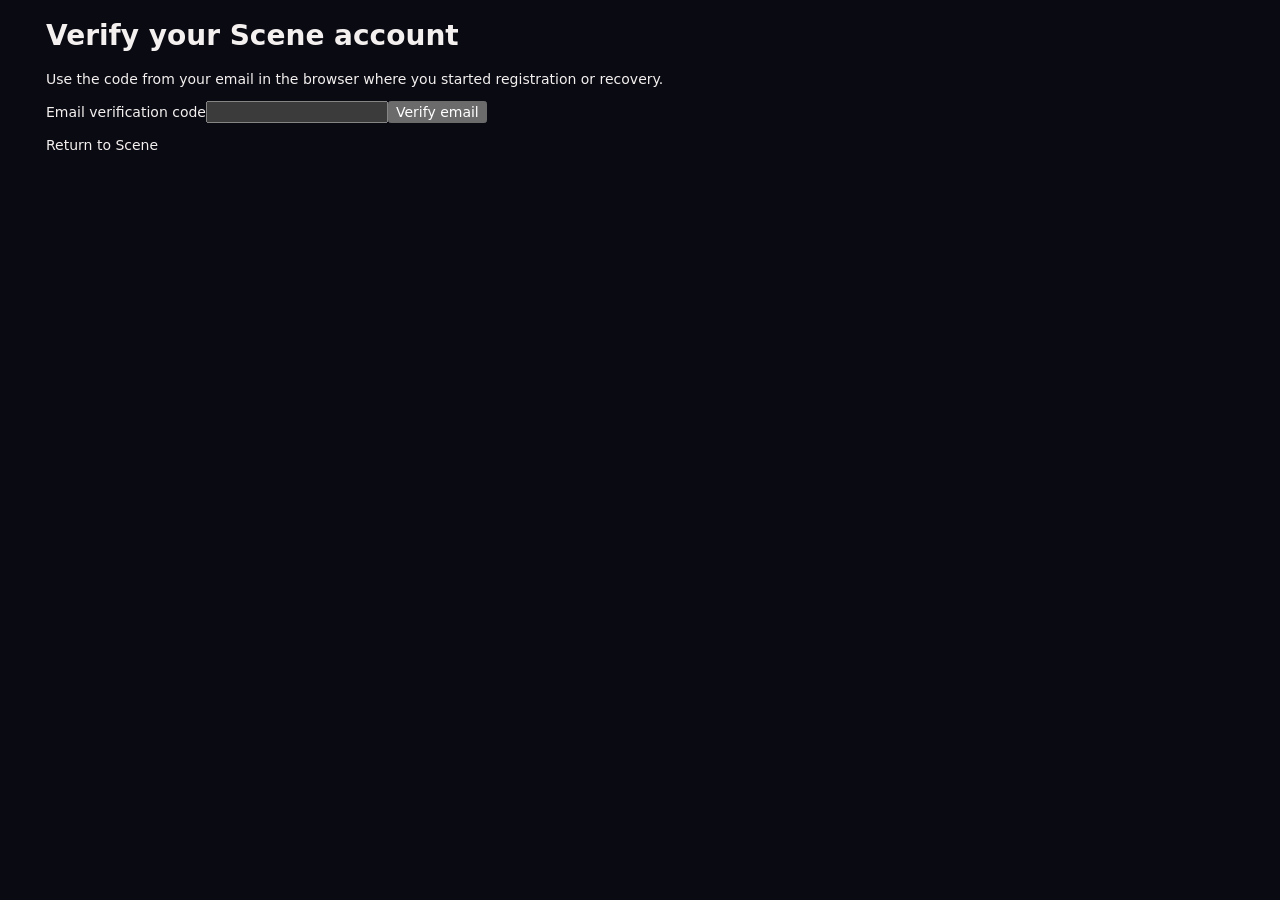
==== static/auth.html @ a06d3e20 "Implement managed auth, tenant backend services and verified test billing" ====
<!doctype html>
<html lang="en"><head><meta charset="utf-8"><meta name="viewport" content="width=device-width,initial-scale=1"><title>Verify your Scene account</title><link rel="stylesheet" href="/static/style.css"><script src="/static/auth.js" defer></script></head>
<body><main class="container"><h1>Verify your Scene account</h1><p>Use the code from your email in the browser where you started registration or recovery.</p><form id="recover-form" hidden><label for="recover-email">Account email</label><input id="recover-email" type="email" autocomplete="email" maxlength="200" required><button type="submit">Request recovery code</button></form><form id="verify-form"><label for="code">Email verification code</label><input id="code" autocomplete="one-time-code" required maxlength="128"><button type="submit">Verify email</button></form><form id="password-form" hidden><label for="password">New password (12 or more characters)</label><input id="password" type="password" autocomplete="new-password" minlength="12" maxlength="128" required><button type="submit">Change password</button></form><p id="status" role="status" aria-live="polite"></p><p><a href="/">Return to Scene</a></p></main></body></html>
---- static/style.css ----
:root{color-scheme:dark;--bg:#0a0a13;--panel:#141421;--panel2:#1b1a2a;--text:#f4f0ef;--muted:#9e9baa;--line:#ffffff18;--gold:#ebc893;--peach:#f1a8aa;--purple:#ac9af9;--teal:#75d7bc;--accent:#e6b982;--max:1420px}*{box-sizing:border-box}html{scroll-behavior:smooth}body{margin:0;background:var(--bg);color:var(--text);font-family:Inter,ui-sans-serif,system-ui,-apple-system,Segoe UI,Arial,sans-serif;font-size:14px;-webkit-font-smoothing:antialiased}button,input,select,textarea{font:inherit}button{cursor:pointer}button:disabled{opacity:.5;cursor:not-allowed}button:focus-visible,a:focus-visible,input:focus-visible,select:focus-visible,textarea:focus-visible{outline:2px solid #eecf98;outline-offset:3px}a{color:inherit;text-decoration:none}.hidden{display:none!important}.ambient{position:fixed;inset:0;pointer-events:none;background:radial-gradient(ellipse 50% 60% at 87% -12%,#8b5eac28,transparent),radial-gradient(ellipse 50% 60% at -18% 100%,#ab697b1a,transparent);z-index:-1}.container{width:min(var(--max),calc(100% - 92px));margin:auto}.wordmark{font-size:22px;letter-spacing:.22em;font-weight:850;display:inline-flex;align-items:center;gap:9px;white-space:nowrap}.brand-mark{width:35px;height:35px;display:grid;place-items:center;background:linear-gradient(155deg,#fad7aa,#d79bb5 55%,#9c8cf9);color:#221620;font-weight:950;font-size:20px;border-radius:11px;letter-spacing:0;box-shadow:0 10px 28px #e3a1ae30}.dotcap{color:var(--gold);margin-left:-9px}.btn{display:inline-flex;align-items:center;justify-content:center;gap:20px;min-height:42px;padding:11px 16px;border-radius:12px;border:1px solid transparent;font-weight:750;transition:transform .22s,background .22s,box-shadow .22s;font-size:12px}.btn:hover{transform:translateY(-2px)}.btn-primary{background:linear-gradient(115deg,#f2d29d,#efa9b2);color:#231c21;box-shadow:0 8px 25px #ed9f9530}.btn-glass,.btn-ghost{border-color:#ffffff29;background:#ffffff0a;color:#eee8f0}.btn-glass:hover,.btn-ghost:hover{background:#ffffff16}.btn-big{padding:16px 22px;min-height:54px;font-size:13px}.btn-block{width:100%}.landing{min-height:100vh;position:relative;display:flex;flex-direction:column}.landing-nav{height:98px;display:flex;align-items:center;justify-content:space-between;border-bottom:1px solid var(--line);gap:12px}.nav-middle{margin:auto}.nav-status,.micro,.eyebrow{font-size:10px;letter-spacing:.19em;font-weight:850;color:#d1bdaf}.nav-status{display:flex;align-items:center;gap:9px;color:#c1b6ba}.signal{display:inline-block;width:7px;height:7px;background:var(--teal);border-radius:50%;box-shadow:0 0 13px var(--teal)}.nav-cta{display:flex;gap:9px}.land-hero{display:grid;grid-template-columns:1.06fr 1fr;min-height:610px;align-items:center;gap:45px;padding-top:50px;padding-bottom:30px}.land-copy{position:relative;z-index:1}.thin-line{height:1px;width:27px;background:var(--gold);display:inline-block;vertical-align:middle;margin-right:9px}.land-copy h1{font-size:clamp(58px,6.55vw,111px);letter-spacing:-.088em;line-height:.99;margin:28px 0 20px;font-weight:760}.land-copy h1 em,.guest-narrative h2 em{font-style:normal;background:linear-gradient(120deg,#f9d9a2,#e9a6ba 52%,#b59df6);background-clip:text;-webkit-background-clip:text;color:transparent}.land-copy h1>span{color:#d0c9d2}.hero-desc{max-width:560px;font-size:15px;line-height:1.88;color:#b2aab9;margin:0 0 28px}.hero-cta{display:flex;gap:12px;flex-wrap:wrap}.hero-foot{display:flex;align-items:center;gap:10px;margin-top:47px}.mini-avatar{height:35px;width:35px;display:grid;place-items:center;border:1px solid #d0c2a844;background:#f2ba9230;border-radius:50%;color:#f2cca4}.hero-foot b{display:block;font-size:9px;letter-spacing:.15em}.hero-foot small{display:block;font-size:11px;color:var(--muted);margin-top:5px}.land-art{position:relative;min-height:545px;display:grid;place-items:center}.art-halo{position:absolute;width:85%;height:70%;border-radius:50%;background:radial-gradient(ellipse at center,#c98c9f2c,#b18ada13 50%,transparent 71%);filter:blur(24px)}.scan-frame{position:relative;height:430px;width:min(400px,90%);border:1px solid #ffffff2a;border-radius:39px;background:linear-gradient(145deg,#272234,#0e1020 70%);box-shadow:0 50px 130px #0009,inset 0 1px 0 #ffffff23;display:grid;place-items:center;transform:rotate(-8deg);overflow:hidden}.scan-frame:before{content:"";position:absolute;inset:15px;border:1px solid #ffffff17;border-radius:25px}.scan-corners{position:absolute;inset:65px;border:1px dashed #e6bda366;border-radius:30px}.floating-orb{position:relative;width:214px;aspect-ratio:1;display:grid;place-items:center;border-radius:50%;background:radial-gradient(circle at 30% 23%,#ffd2a6c7,transparent 35%),radial-gradient(circle at 67% 60%,#ad80e1ba,transparent 46%),radial-gradient(circle at 40% 90%,#131b3c,transparent),#48384f;box-shadow:inset -15px -14px 34px #10111e,0 0 100px #dd9cb66b;animation:floatOrb 7s ease-in-out infinite}.floating-orb:after{content:"";position:absolute;width:265px;height:90px;border:1px solid #fff6;border-radius:50%;transform:rotate(-28deg)}.floating-orb span{font-size:105px;font-weight:800;color:#ffffffde;text-shadow:0 8px 35px #ffe8e066}.scan-lines{position:absolute;inset:0;background:repeating-linear-gradient(0deg,#ffffff05 0 1px,transparent 1px 40px);pointer-events:none}.scan-verified{position:absolute;bottom:47px;border:1px solid #ffffff24;border-radius:40px;background:#0c0d18c9;backdrop-filter:blur(12px);padding:11px 17px;font-size:9px;letter-spacing:.17em;font-weight:850;display:flex;align-items:center;gap:9px;transform:rotate(8deg)}.floating-tag{position:absolute;border:1px solid #ffffff38;padding:13px 17px;background:#212130cc;backdrop-filter:blur(10px);font-size:9px;font-weight:800;letter-spacing:.16em;box-shadow:0 15px 40px #0006;border-radius:13px;white-space:nowrap}.tag-a{top:90px;right:-11px;transform:rotate(5deg)}.tag-b{bottom:110px;left:-11px;transform:rotate(-3deg)}.landing-bottom{display:grid;grid-template-columns:repeat(3,1fr);gap:16px;padding:22px 0 40px;border-top:1px solid var(--line)}.feature-mini{display:flex;gap:14px;align-items:center}.feature-icon{display:grid;place-items:center;width:44px;height:44px;border:1px solid var(--line);border-radius:15px;background:#ffffff0b;color:var(--gold);font-size:20px}.feature-mini b,.feature-mini span:not(.feature-icon){display:block}.feature-mini b{font-size:12px}.feature-mini span:not(.feature-icon){font-size:11px;color:var(--muted);margin-top:5px}.landing-footer{display:flex;justify-content:space-between;gap:20px;color:#777382;font-size:9px;letter-spacing:.14em;padding-bottom:26px}@keyframes floatOrb{50%{transform:translateY(-15px) rotate(4deg)}}
/* intro */.intro{position:fixed;z-index:200;inset:0;background:#080910;display:grid;place-items:center;transition:opacity .8s,visibility .8s}.intro.closed{opacity:0;visibility:hidden;pointer-events:none}.intro:before{content:"";position:absolute;inset:0;background:radial-gradient(ellipse 40% 45% at center,#b778a52e,transparent)}.intro-center{text-align:center;position:relative}.intro-icon{font-weight:900;position:relative;color:#fde0bf;font-size:66px;display:grid;place-items:center;margin:auto;width:138px;height:138px;border-radius:50%;background:radial-gradient(circle at 35% 25%,#ab8cbb99,#2d273f 55%,#0c1020);box-shadow:0 0 90px #c8a1b25c;animation:floatOrb 4s infinite}.orbit{position:absolute;border:1px solid #edc1af88;border-radius:50%;width:176px;height:70px;transform:rotate(-25deg);animation:spinOrbit 6s linear infinite}@keyframes spinOrbit{50%{transform:rotate(24deg)}}.intro-word{font-size:38px;letter-spacing:.42em;font-weight:900;margin:34px 0 9px}.intro-word .dotcap{margin-left:-14px}.intro-center p{font-size:10px;color:#ada3b9;letter-spacing:.24em}.intro-skip{position:absolute;right:30px;bottom:30px;background:transparent;color:#c8b9b6;border:1px solid #ffffff31;border-radius:9px;padding:11px 16px}
/* dashboard */.app-shell{display:grid;grid-template-columns:244px minmax(0,1fr);min-height:100vh}.sidebar{position:sticky;top:0;height:100vh;background:#10101b;border-right:1px solid var(--line);padding:28px 17px 19px;display:flex;flex-direction:column;gap:20px}.sidebar-head{padding:0 8px;margin-bottom:24px;display:flex;justify-content:space-between}.sidebar-head .wordmark{font-size:19px}.sidebar-head .brand-mark{height:34px;width:34px}.nav-label{padding:0 14px;color:#777687;letter-spacing:.16em;font-size:9px;font-weight:800}.main-nav{display:grid;gap:6px}.nav-button{display:flex;gap:12px;align-items:center;width:100%;padding:13px 15px;color:#9996a8;border:1px solid transparent;border-radius:12px;background:transparent;font-size:12px;font-weight:680;text-align:left}.nav-button>span{font-size:20px;min-width:20px;text-align:center;font-weight:400}.nav-button.active{background:#ffffff0d;border-color:#ffffff13;color:white}.nav-button:hover{background:#ffffff0a}.nav-bubble{font-style:normal;margin-left:auto;background:#edbea5;color:#281b21;border-radius:20px;padding:2px 6px;font-size:10px}.sidebar-spacer{flex:1}.sidebar-guide{border:1px solid #ffffff20;border-radius:16px;padding:18px;background:linear-gradient(145deg,#25202a,#151724)}.sidebar-guide-icon{font-size:20px;color:var(--gold)}.sidebar-guide b{display:block;font-size:13px;margin-top:11px}.sidebar-guide p{color:#a9a0aa;line-height:1.65;font-size:11px;margin:8px 0}.text-button{border:0;padding:8px 0;background:none;color:var(--gold);font-size:11px;font-weight:800}.logout{width:100%;padding:12px;text-align:left;background:transparent;border:0;color:#a8a1b3;font-size:11px}.workspace{min-width:0}.workspace-header{position:sticky;top:0;z-index:10;display:flex;justify-content:space-between;align-items:center;gap:15px;min-height:80px;padding:10px 34px;border-bottom:1px solid var(--line);background:#0d0e19eb;backdrop-filter:blur(16px)}.workspace-head-left,.header-right{display:flex;align-items:center;gap:13px}.breadcrumb{font-size:10px;font-weight:800;letter-spacing:.12em;color:#818091}.breadcrumb span{padding:0 9px;color:#595663}.breadcrumb strong{color:#ece1e2}.live-pill{font-size:9px;color:#bad4c5;letter-spacing:.13em;display:flex;align-items:center;gap:8px}.business-switcher{max-width:225px;padding:10px 32px 10px 12px;border:1px solid var(--line);color:#dedbe1;background:#1d1b29;border-radius:10px;font-weight:750;font-size:11px}.account-icon{width:35px;height:35px;border:1px solid #d2b99c55;background:#e9b58c24;display:grid;place-items:center;border-radius:50%;color:var(--gold);font-weight:850}.workspace-main{max-width:1470px;padding:30px 34px 65px;margin:0 auto;min-height:calc(100vh - 130px)}.workspace-footer{border-top:1px solid var(--line);padding:17px 35px;display:flex;justify-content:space-between;gap:20px;color:#737181;font-size:9px;letter-spacing:.12em}.screen-label{font-size:10px;color:#cebbac;letter-spacing:.2em;font-weight:850}.heading-row{display:flex;align-items:center;justify-content:space-between;gap:16px;margin:8px 0 24px}.heading-row h1{font-size:clamp(29px,3vw,42px);letter-spacing:-.06em;margin:7px 0}.heading-row p{color:var(--muted);font-size:12px;margin:0}.hero-panel{display:grid;grid-template-columns:1.2fr .7fr;position:relative;overflow:hidden;border-radius:22px;border:1px solid #ffffff2a;background:radial-gradient(ellipse 40% 80% at 100% 40%,#966b9b4f,transparent),linear-gradient(125deg,#292230,#141522);min-height:280px;padding:31px 33px;box-shadow:0 20px 60px #0003}.hero-panel h2{font-size:clamp(29px,3.3vw,47px);letter-spacing:-.065em;line-height:1.1;margin:10px 0}.hero-panel h2 em{font-style:normal;color:var(--gold)}.hero-panel p{max-width:460px;font-size:12px;color:#b5acb8;line-height:1.85}.hero-panel .btn{margin-top:12px}.hero-illustration{position:relative;display:grid;place-items:center}.floor-map{position:relative;transform:rotate(-28deg) skew(12deg,12deg);width:270px;height:190px;border:8px solid #c3a992;border-top-color:#705b6b;border-right-color:#705b6b;background:repeating-linear-gradient(90deg,#6b4c4c 0px,#6b4c4c 35px,#715354 36px,#715354 38px);box-shadow:22px 24px 0 #2a2230,25px 39px 55px #000b;border-radius:8px}.map-table{position:absolute;width:57px;height:44px;background:#e8c3a0;box-shadow:5px 6px 0 #4d393d;border-radius:8px;transform:rotate(10deg);display:grid;place-items:center;color:#462a3b;font-weight:900;font-size:13px}.map-table.t1{top:26px;left:33px}.map-table.t2{top:24px;right:24px}.map-table.t3{bottom:26px;left:102px}.map-table:before{content:"";position:absolute;width:7px;height:7px;background:#ed81ad;border-radius:50%;left:-13px;top:7px;box-shadow:0 27px #eac98f,74px 17px #a4cae1}.stats-grid{display:grid;grid-template-columns:repeat(4,minmax(0,1fr));gap:13px;margin:17px 0}.stat-card,.panel{background:linear-gradient(155deg,#ffffff0c,#ffffff04);border:1px solid var(--line);border-radius:18px}.stat-card{padding:18px;min-width:0}.stat-card span{display:block;font-size:11px;color:var(--muted)}.stat-card b{display:block;font-size:31px;letter-spacing:-.055em;margin-top:8px}.stat-card small{font-size:10px;color:#8a8a98}.two-cols{display:grid;grid-template-columns:1.15fr .85fr;gap:16px}.panel{padding:22px;min-width:0}.panel-title{display:flex;align-items:center;justify-content:space-between;gap:12px;margin-bottom:18px}.panel-title h3{font-size:15px;margin:0}.panel-title .hint{font-size:10px;color:var(--muted)}.activity-row{display:flex;align-items:center;gap:12px;padding:13px 0;border-top:1px solid var(--line)}.activity-row:first-child{border-top:0}.activity-icon{width:39px;height:39px;border-radius:11px;background:#ead0a11b;color:var(--gold);display:grid;place-items:center;font-size:18px;flex-shrink:0}.activity-info{min-width:0;flex:1}.activity-info b{display:block;font-size:12px}.activity-info span{display:block;color:var(--muted);font-size:10px;margin-top:5px;overflow-wrap:anywhere}.status{font-size:9px;font-weight:850;padding:6px 9px;border-radius:9px;white-space:nowrap}.status.open{background:#e5ad821d;color:#f2c58f}.status.in_progress{background:#ac99f721;color:#c2b5ff}.status.completed{background:#6bd4ab1f;color:#86e0b5}.sample-note,.empty-state{color:#a7a1af;background:#ffffff07;border:1px dashed #ffffff24;border-radius:12px;padding:17px;font-size:11px;line-height:1.7}.quick-buttons{display:grid;grid-template-columns:1fr 1fr;gap:10px}.quick-buttons button{height:98px;background:#ffffff07;border:1px solid #ffffff19;border-radius:13px;color:white;text-align:left;padding:17px;font-size:12px;font-weight:750}.quick-buttons button span{display:block;color:#eac59a;font-size:22px;margin-bottom:8px}.section-gap{margin-top:20px}.tag{font-size:10px;border:1px solid #ffffff24;padding:6px 9px;color:#c4bbc9;border-radius:50px}.filter-row,.actions-row{display:flex;align-items:center;gap:9px;flex-wrap:wrap;margin-bottom:18px}.chip{border:1px solid var(--line);background:#ffffff07;color:#bbb7c2;border-radius:9px;padding:9px 13px;font-size:11px}.chip.active{background:#eed6bc;color:#29212b;border-color:transparent;font-weight:750}.request-list{display:grid;gap:9px}.request-card{display:flex;gap:14px;align-items:center;background:#ffffff06;border:1px solid var(--line);border-radius:13px;padding:16px;min-width:0}.request-card .request-body{flex:1;min-width:0}.request-card b{font-size:13px}.request-card p{font-size:11px;color:#bbb1bd;line-height:1.6;margin:5px 0;overflow-wrap:anywhere}.request-card small{font-size:10px;color:#8d8a98}.request-card select{border:1px solid #ffffff29;border-radius:9px;padding:10px;color:white;background:#292332;max-width:154px;font-size:11px}.fields-grid{display:grid;grid-template-columns:1fr 1fr;gap:12px}.form-field{display:grid;gap:8px;min-width:0}.form-field label{font-size:10px;color:#d0c5d0;font-weight:850;letter-spacing:.12em}.field{background:#0e0f19;border:1px solid #ffffff25;color:#f6f1f7;border-radius:11px;min-width:0;width:100%;padding:12px 13px;font-size:12px}.field:focus{border-color:#e7b99f}.form-field.wide{grid-column:1/-1}.form-helper{font-size:10px;color:#a3a0ac;line-height:1.7}.divider{border:0;border-top:1px solid var(--line);margin:22px 0}.catalog-row,.station-row{display:flex;align-items:center;gap:12px;padding:13px 0;border-top:1px solid var(--line)}.catalog-row:first-child,.station-row:first-child{border:0}.catalog-emoji{background:#eabcaa18;border-radius:11px;width:44px;height:44px;display:grid;place-items:center;font-size:19px}.row-main{flex:1;min-width:0}.row-main b{font-size:12px;display:block}.row-main small{display:block;color:var(--muted);font-size:10px;line-height:1.7;overflow-wrap:anywhere}.price{color:#efd3ab;font-weight:800;font-size:12px}.smallbtn{padding:9px 12px;font-size:10px;background:#ffffff0a;color:#eee8f1;border:1px solid var(--line);border-radius:9px}.smallbtn:hover{background:#ffffff1a}.qr-grid{display:grid;grid-template-columns:repeat(3,minmax(0,1fr));gap:14px}.qr-card{text-align:center;border:1px solid var(--line);border-radius:17px;background:#ffffff08;padding:20px}.qr-card .qr-image{width:150px;height:150px;max-width:100%;object-fit:contain;border:6px solid white;border-radius:12px;background:white}.qr-card h4{margin:15px 0 6px;font-size:14px}.qr-card p{font-size:10px;color:var(--muted);overflow-wrap:anywhere}.qr-actions{display:flex;justify-content:center;gap:6px;flex-wrap:wrap;margin-top:10px}.analytics-grid{display:grid;grid-template-columns:repeat(3,1fr);gap:13px}.metric-big{font-size:39px;font-weight:800;letter-spacing:-.06em}.progressbar{height:9px;background:#ffffff13;border-radius:20px;overflow:hidden;margin:12px 0}.progressbar>span{display:block;height:100%;background:linear-gradient(90deg,#dca48c,#c1a3ff);border-radius:20px}.industry-pill{background:#ffffff13;border:1px solid var(--line);font-size:9px;font-weight:800;letter-spacing:.12em;padding:9px 13px;border-radius:20px}.logout:hover,.text-button:hover{text-decoration:underline}.icon-btn{display:none;background:transparent;border:1px solid var(--line);color:white;padding:8px;border-radius:8px}.danger-btn{border-color:#db808050;color:#ffbdc2}.warn-note{padding:11px 13px;border-radius:10px;background:#e4bf7d11;color:#d8c2a3;border:1px solid #ebcb9240;font-size:11px;line-height:1.65}
/* mobile customer experience */.guest-shell{min-height:100vh;background:radial-gradient(ellipse 60% 42% at 82% 27%,#a37eac2a,transparent),#0b0b13}.guest-topbar{height:84px;border-bottom:1px solid var(--line);display:flex;align-items:center;justify-content:space-between;padding:0 max(27px,6vw);gap:16px}.guest-topbar>span{color:#918d9b;letter-spacing:.13em;font-size:10px}.guest-topbar>span b{color:#eddbdb}.guest-shell-inner{max-width:1150px;margin:0 auto;display:grid;grid-template-columns:1fr 420px;align-items:center;gap:80px;min-height:calc(100vh - 84px);padding:42px 25px}.guest-narrative h2{font-size:clamp(45px,5vw,74px);letter-spacing:-.075em;line-height:1.06;margin:20px 0}.guest-narrative p{line-height:1.8;max-width:475px;color:#aea7b6}.guest-step{border-top:1px solid #ffffff20;padding:16px 0;font-size:12px;color:#d8d1d9}.guest-step span{display:inline-block;width:45px;color:var(--gold);font-size:10px;font-weight:800}.guest-staff-btn{margin:21px 0}.guest-disclaimer{font-size:10px;max-width:450px;color:#8a8697;line-height:1.75}.phone-frame{width:100%;max-width:420px;padding:10px;border:1px solid #ffffff44;border-radius:51px;background:#1a1720;box-shadow:0 48px 140px #000a,0 0 115px #ba85af23}.phone-edge{border-radius:42px;overflow:hidden;background:#f4eee8;color:#2a2023;min-height:690px}.phone-top{height:44px;background:#241b25;color:#fff;display:flex;align-items:center;justify-content:space-between;padding:4px 28px;font-size:11px;font-weight:800}.camera-pill{width:100px;height:24px;border-radius:30px;background:#08090e}.phone-content{height:616px;overflow-y:auto;scrollbar-width:thin}.phone-home{width:105px;height:5px;border-radius:99px;background:#e4d6d0;margin:9px auto 12px}.guest-cover{position:relative;min-height:230px;padding:27px 24px;background:radial-gradient(circle at 75% 24%,color-mix(in srgb,var(--guest-accent,#d9a86e) 53%,transparent),transparent 57%),linear-gradient(135deg,#33232b,#201c26);color:#fff;overflow:hidden}.guest-cover:after{content:"✦";font-size:190px;color:#ffffff18;position:absolute;right:-9px;bottom:-90px;transform:rotate(20deg)}.guest-cover .guest-prehead{font-size:9px;font-weight:850;letter-spacing:.15em;opacity:.8}.guest-cover h2{font-size:37px;max-width:250px;letter-spacing:-.055em;line-height:1.05;margin:14px 0}.guest-cover p{font-size:11px;color:#f7ecf0c9;line-height:1.7;max-width:230px}.guest-spot{background:#ffffff28;width:max-content;border-radius:10px;font-size:10px;font-weight:850;padding:9px 12px;position:relative;z-index:1}.guest-pad{padding:19px 18px 28px}.guest-actions{display:grid;grid-template-columns:repeat(3,1fr);gap:9px;margin:2px 0 23px}.guest-action{padding:13px 6px;border:1px solid #e6dcd4;border-radius:12px;background:white;color:#372c30;min-height:85px;font-size:10px;line-height:1.2;font-weight:800;display:grid;place-items:center;text-align:center}.guest-action span{display:block;font-size:24px;margin-bottom:8px}.guest-h{font-size:19px;letter-spacing:-.045em;color:#2b2326;margin:12px 0 4px}.guest-sub{font-size:10px;color:#837778;margin:0 0 16px}.guest-product{display:flex;align-items:center;gap:11px;border-bottom:1px solid #e6ddd8;padding:13px 0}.guest-product-emoji{width:49px;height:51px;display:grid;place-items:center;background:#eaddd4;border-radius:12px;font-size:24px}.guest-product-info{flex:1;min-width:0}.guest-product-info b{display:block;font-size:12px}.guest-product-info p{font-size:10px;color:#87787b;line-height:1.45;margin:5px 0}.guest-product-info small{color:#8b6762;font-weight:850}.guest-product button{border:0;background:#28212c;color:#fff;border-radius:9px;padding:10px 12px;font-size:14px}.guest-cart{margin-top:16px;padding:14px;border:1px solid #e2d7d2;border-radius:13px;background:#fff}.guest-cart h4{font-size:12px;margin:0 0 10px}.guest-cart p{font-size:11px;color:#71676a;margin:7px 0}.guest-cart-actions{display:flex;gap:8px;align-items:center;justify-content:space-between}.guest-cart-actions button{padding:10px 12px;background:#29202b;color:#fff;border-radius:10px;border:0;font-size:10px;font-weight:800}.guest-cart-actions button.alt{background:#e9e2de;color:#483b42}.guest-feedback{margin-top:12px;border-radius:10px;background:#eaf5ed;padding:12px;color:#3e7659;font-size:11px;line-height:1.6}.loading-phone{padding:40px 15px;text-align:center;color:#796873}.toast-stack{position:fixed;right:19px;bottom:19px;z-index:500;display:grid;gap:10px;pointer-events:none}.toast{background:#262130;color:white;padding:14px 20px;box-shadow:0 15px 45px #0008;border:1px solid #ffffff38;border-radius:11px;font-size:12px;max-width:350px;animation:toastUp .3s ease}@keyframes toastUp{from{opacity:0;transform:translateY(8px)}}
/* auth */.modal-backdrop{position:fixed;z-index:120;inset:0;background:#07070bdc;backdrop-filter:blur(12px);display:grid;place-items:center;padding:18px;overflow:auto}.auth-card{position:relative;width:min(100%,445px);max-height:calc(100vh - 28px);overflow-y:auto;border:1px solid #ffffff30;background:linear-gradient(155deg,#22202e,#11121e);border-radius:26px;padding:31px;box-shadow:0 30px 125px #0009}.modal-x{position:absolute;top:22px;right:21px;border:0;background:transparent;color:#c5bdc7}.auth-logo{display:flex;align-items:center;gap:12px;font-weight:900;letter-spacing:.18em;font-size:19px}.auth-logo .dotcap{margin-left:-4px}.auth-card .eyebrow{margin-top:27px}.auth-card h2{font-size:33px;letter-spacing:-.06em;margin:10px 0}.auth-description{color:#b8adbd;line-height:1.7;font-size:12px;margin:0 0 23px}.auth-card form{display:grid;gap:12px}.auth-card form label{display:grid;gap:8px;font-size:10px;letter-spacing:.11em;font-weight:800;color:#bcb4c3}.auth-card form input,.auth-card form select{background:#10111d;border:1px solid #ffffff26;border-radius:10px;padding:13px 14px;color:#f4f1f2;outline:none;font-size:12px;letter-spacing:0;font-weight:500}.auth-card form input:focus{border-color:#f0d1b3}.auth-card form select{width:100%}#signupExtras{display:grid;gap:12px}.auth-error{background:#b54d5438;border:1px solid #f1969e;color:#ffadb2;padding:10px;border-radius:10px;font-size:11px;line-height:1.6}.switch-auth{border:0;background:transparent;width:100%;padding:19px 0 5px;font-size:11px;color:var(--gold);font-weight:750}.demo-auth{margin-top:13px;border-top:1px solid var(--line);padding-top:18px}.demo-auth>span{display:block;text-align:center;color:#aaa0ad;font-size:9px;letter-spacing:.14em;font-weight:800;margin-bottom:12px}.demo-auth small{display:block;text-align:center;color:#908996;font-size:10px;line-height:1.6;margin-top:10px}
@media(max-width:1150px){.nav-middle{display:none}.land-copy h1{font-size:clamp(53px,6vw,78px)}.app-shell{grid-template-columns:210px 1fr}.sidebar{padding-inline:12px}.qr-grid{grid-template-columns:repeat(2,1fr)}.guest-shell-inner{gap:30px}}@media(max-width:850px){.container{width:min(100% - 36px,var(--max))}.landing-nav{height:80px}.nav-cta .btn-ghost{display:none}.nav-cta .btn-primary{padding:10px;font-size:10px}.land-hero{grid-template-columns:1fr;min-height:unset;padding-top:60px;gap:10px}.land-copy h1{font-size:clamp(60px,9vw,94px)}.land-art{min-height:430px}.scan-frame{height:340px;width:305px}.floating-orb{width:170px}.floating-orb span{font-size:75px}.floating-orb:after{width:210px}.tag-a{right:0}.tag-b{left:0}.landing-bottom{grid-template-columns:1fr}.landing-footer{flex-wrap:wrap;gap:8px}.app-shell{grid-template-columns:1fr}.sidebar{position:fixed;z-index:40;top:0;left:0;height:100dvh;width:265px;transform:translateX(-105%);transition:transform .25s}.sidebar.visible{transform:translateX(0)}.sidebar-curtain{position:fixed;inset:0;background:#000a;z-index:35}.icon-btn{display:grid;place-items:center}.workspace-header{padding:10px 18px;min-height:70px}.workspace-main{padding:25px 18px 45px}.workspace-footer{padding:16px 18px}.guest-shell-inner{grid-template-columns:1fr;justify-items:center;gap:28px}.guest-narrative{max-width:650px}.guest-shell-inner .phone-frame{max-width:390px}}@media(max-width:600px){.wordmark{font-size:17px}.wordmark .brand-mark{width:32px;height:32px}.landing-nav{height:72px}.land-hero{padding-top:43px}.land-copy h1{font-size:clamp(50px,11.5vw,75px)}.hero-desc{font-size:13px}.hero-cta .btn{width:100%}.land-art{min-height:360px}.scan-frame{width:255px;height:292px;border-radius:24px}.scan-corners{inset:40px}.floating-orb{width:138px}.floating-orb span{font-size:62px}.floating-orb:after{width:184px}.scan-verified{bottom:35px;font-size:8px}.floating-tag{font-size:7px;padding:10px}.tag-a{right:-8px;top:55px}.tag-b{left:-8px;bottom:50px}.landing-bottom{padding:24px 0}.workspace-head-left .breadcrumb{display:none}.live-pill{display:none}.header-right{gap:8px}.business-switcher{max-width:170px;font-size:10px}.account-icon{display:none}.heading-row{align-items:start;flex-direction:column}.heading-row h1{font-size:32px}.hero-panel{grid-template-columns:1fr;padding:25px;gap:20px}.hero-panel h2{font-size:34px}.hero-illustration{min-height:180px}.floor-map{transform:rotate(-28deg) skew(12deg,12deg) scale(.77)}.stats-grid{grid-template-columns:1fr 1fr}.stat-card{padding:14px}.stat-card b{font-size:26px}.two-cols,.fields-grid{grid-template-columns:1fr}.qr-grid,.analytics-grid{grid-template-columns:1fr}.request-card{flex-wrap:wrap}.request-card select{margin-left:auto}.guest-topbar{padding:0 14px;height:68px}.guest-topbar>span{display:none}.guest-shell-inner{padding:18px 10px 35px}.guest-narrative{padding:0 12px}.guest-narrative h2{font-size:43px}.guest-narrative p,.guest-step{display:none}.guest-staff-btn{margin:11px 0}.phone-frame{max-width:385px}.auth-card{padding:25px 20px}.workspace-footer{font-size:8px}}
@media(prefers-reduced-motion:reduce){*{animation:none!important;transition:none!important;scroll-behavior:auto!important}}
@media(prefers-reduced-motion:reduce){*,*:before,*:after{animation:none!important;transition:none!important;scroll-behavior:auto!important}}
@keyframes floatScene{0%,100%{transform:rotateX(23deg) rotateZ(-13deg) translateY(0)}50%{transform:rotateX(23deg) rotateZ(-13deg) translateY(-16px)}}@keyframes floatUi{0%,100%{translate:0 0}50%{translate:0 -12px}}@keyframes pulse{50%{box-shadow:0 0 0 11px #a6cd9300}}@keyframes fade{from{opacity:0}to{opacity:1}}@keyframes rise{from{opacity:0;transform:translateY(10px)}to{opacity:1;transform:translateY(0)}}

/* Actual QR visits should be full-screen, not squeezed inside desktop demo chrome. */
body.standalone-guest .guest-narrative, body.standalone-guest #staffFromGuest {display:none!important}
body.standalone-guest .guest-shell-inner{display:block!important;max-width:560px!important;margin:0 auto!important;padding:0!important}
body.standalone-guest .phone-frame,body.standalone-guest .phone-edge{width:100%!important;max-width:none!important;min-height:calc(100dvh - 72px)!important;height:auto!important;border:0!important;border-radius:0!important;box-shadow:none!important;margin:0!important;background:#f9f7f0!important}
body.standalone-guest .phone-top,body.standalone-guest .phone-home{display:none!important}
body.standalone-guest .phone-content{height:auto!important;overflow:visible!important;max-height:none!important}
body.standalone-guest .guest-topbar{padding:14px 18px!important}
body.standalone-guest .guest-topbar #exitGuest{display:none!important}
@media(max-width:640px){body.standalone-guest .guest-shell-inner{width:100%!important}}

/* Keep operational controls reachable on narrow phones and with long labels. */
.request-card b,.business-switcher,.heading-row{overflow-wrap:anywhere}
.request-card select{min-height:44px}
@media(max-width:600px){
  .workspace-header,.workspace-head-left,.header-right{min-width:0;flex-wrap:wrap}
  .business-switcher{max-width:100%;min-height:44px}
  .heading-row{align-items:flex-start;flex-wrap:wrap}
  .request-card .request-body{flex-basis:calc(100% - 55px)}
  .request-card select{width:100%;max-width:none;min-height:44px}
  .form-field input,.form-field select,.form-field textarea{font-size:16px}
  .workspace-footer{flex-wrap:wrap}
}

/* Team access controls remain usable with long emails on small screens. */
.team-row{display:flex;align-items:center;gap:12px;flex-wrap:wrap;padding:18px 0;border-bottom:1px solid var(--border,#ffffff18)}
.team-row>div{flex:1 1 180px;min-width:0;overflow-wrap:anywhere}
.team-row small{display:block;margin-top:5px;color:var(--muted,#b9aeb8)}
.team-row select{width:auto;min-height:44px}
.team-row button{min-height:44px}
.table-scroll{overflow-x:auto;max-width:100%}
.analytics-table{width:100%;border-collapse:collapse;font-size:13px;margin-top:14px}
.analytics-table th,.analytics-table td{text-align:left;padding:12px 8px;border-bottom:1px solid #ffffff18;overflow-wrap:anywhere}
.analytics-table th{font-weight:600}
.analytics-table td{text-align:right;font-variant-numeric:tabular-nums}
.guest-message{margin-top:24px;padding:18px;background:#fff;border:1px solid #dfd6ce;border-radius:16px;color:#342830}
.guest-message>p{font-size:12px;line-height:1.6;color:#665660}
.guest-message label{display:block;font-size:13px;margin:12px 0 6px;font-weight:600}
.guest-message input:not([type=checkbox]),.guest-message textarea{display:block;width:100%;max-width:100%;background:#fff;color:#342830;border:1px solid #a79a9f;border-radius:8px;padding:11px;min-height:44px;font-size:16px}
.guest-message textarea{resize:vertical}
.guest-message .guest-consent{display:flex;gap:10px;align-items:flex-start;line-height:1.5;min-height:44px}
.guest-consent input{flex:none;width:20px;height:20px;accent-color:#55374c}
.guest-message button{min-height:44px;width:100%}

/* Full-history operations and guest catalog controls. */
.request-tools{display:flex;flex-wrap:wrap;gap:12px;align-items:end;margin-bottom:22px}
.request-tools .form-field{flex:1 1 165px;min-width:0}
.request-tools .field{width:100%;min-height:44px;font-size:16px}
.request-pages{display:flex;align-items:center;justify-content:space-between;flex-wrap:wrap;gap:12px;margin-top:22px}
.request-pages>span{font-size:12px;color:var(--muted)}
.guest-catalog-tools{margin:18px 0;color:#342830}
.guest-catalog-tools label{display:block;font-size:13px;font-weight:600;margin:12px 0 6px}
.guest-catalog-tools input,.guest-catalog-tools select{width:100%;min-height:44px;font-size:16px;padding:10px;background:#fff;color:#342830;border:1px solid #a79a9f;border-radius:10px}
.guest-catalog-tools p{font-size:12px;color:#665660;min-height:18px}
.cart-line{padding:10px 0;border-bottom:1px solid #00000018;display:flex;flex-wrap:wrap;align-items:center;justify-content:space-between;gap:10px}
.cart-line p{flex:1 1 130px;overflow-wrap:anywhere}
.quantity-controls{display:flex;align-items:center;gap:10px}
.quantity-controls button{width:44px;min-height:44px;border:1px solid #ad9ba4;background:#fff;color:#342830;border-radius:10px;font-size:20px}
.quantity-controls span{min-width:20px;text-align:center;font-variant-numeric:tabular-nums}
@media(max-width:600px){.request-tools .form-field{flex-basis:100%}.request-tools .btn{flex:1}.request-pages .btn{min-height:44px}.request-pages>span{order:3;width:100%;text-align:center}}

/* Editing and paused QR locations remain clear on narrow screens. */
.station-settings{display:grid;gap:10px;text-align:left;margin:16px 0}
.station-settings>label{font-size:13px;font-weight:600}
.station-settings .field{width:100%;min-width:0;min-height:44px;font-size:16px}
.station-active{display:flex;align-items:center;gap:10px;min-height:44px;line-height:1.5}
.station-active input{width:20px;height:20px;flex:none}
.qr-paused{display:grid;place-items:center;min-height:150px;border:1px dashed #9d8795;border-radius:14px;color:var(--muted);font-size:14px;margin-bottom:14px}
.catalog-form-actions{display:flex;flex-wrap:wrap;gap:12px}
.analytics-count{display:flex;justify-content:space-between;gap:16px;margin:14px 0;font-size:14px}
.analytics-count strong{font-variant-numeric:tabular-nums}
.cart-note-label{display:block;font-size:13px;margin:16px 0 6px;color:#342830}
#cartNote{width:100%;max-width:100%;min-height:60px;resize:vertical;font-size:16px;background:#fff;color:#342830;border:1px solid #a79a9f;border-radius:10px;padding:10px}
.cart-note-help{font-size:12px;line-height:1.5}
@media(max-width:768px){.catalog-row{flex-wrap:wrap;gap:10px}.catalog-row .row-main{flex:1 1 145px;min-width:0}.catalog-row button{min-height:44px}.qr-actions .smallbtn,.station-settings button{min-height:44px}.catalog-form-actions .btn{flex:1}}
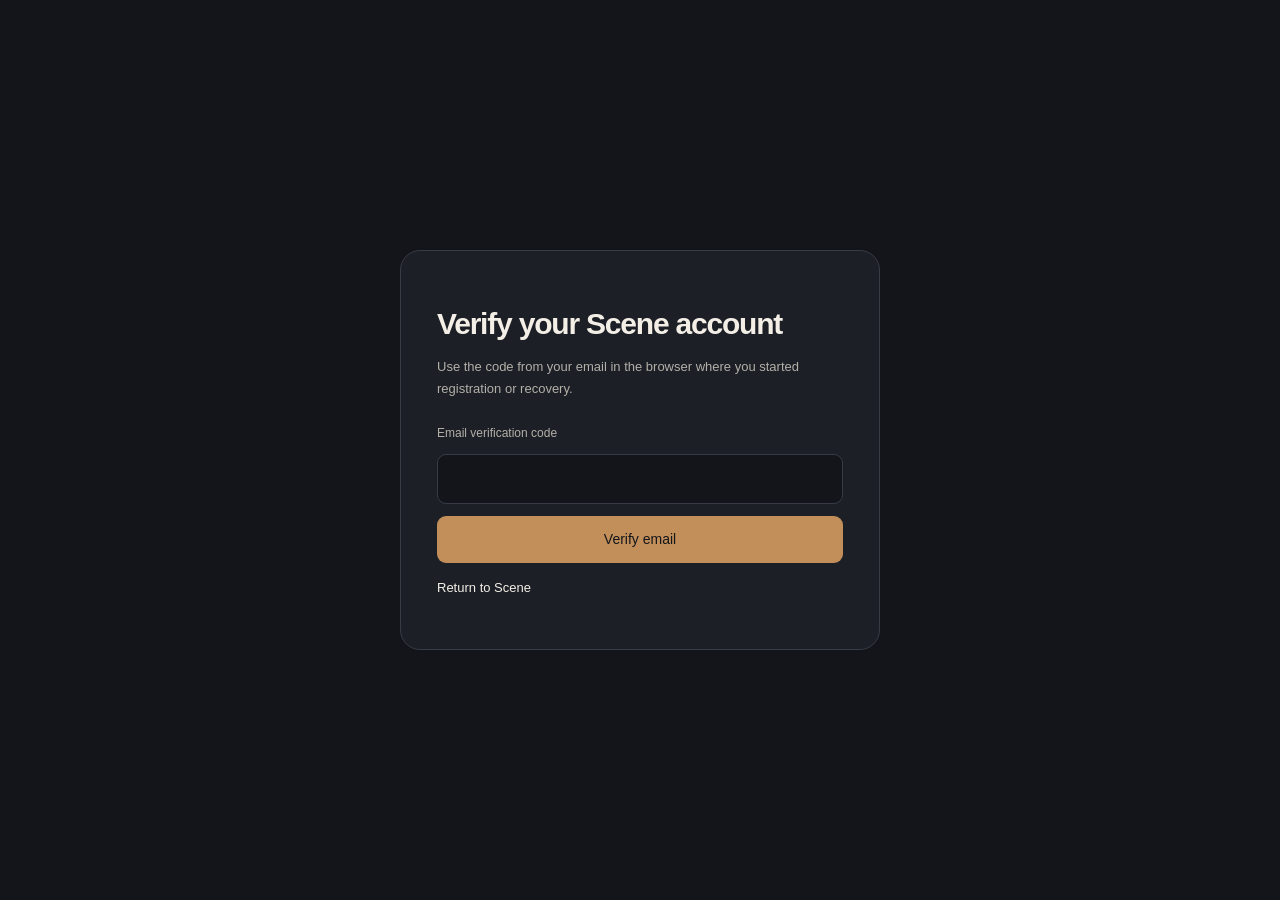
==== commit 9cb16b52: "Establish the Scene signage design system" ====
--- a/static/auth.html
+++ b/static/auth.html
@@ -1,3 +1,3 @@
 <!doctype html>
-<html lang="en"><head><meta charset="utf-8"><meta name="viewport" content="width=device-width,initial-scale=1"><title>Verify your Scene account</title><link rel="stylesheet" href="/static/style.css"><script src="/static/auth.js" defer></script></head>
-<body><main class="container"><h1>Verify your Scene account</h1><p>Use the code from your email in the browser where you started registration or recovery.</p><form id="recover-form" hidden><label for="recover-email">Account email</label><input id="recover-email" type="email" autocomplete="email" maxlength="200" required><button type="submit">Request recovery code</button></form><form id="verify-form"><label for="code">Email verification code</label><input id="code" autocomplete="one-time-code" required maxlength="128"><button type="submit">Verify email</button></form><form id="password-form" hidden><label for="password">New password (12 or more characters)</label><input id="password" type="password" autocomplete="new-password" minlength="12" maxlength="128" required><button type="submit">Change password</button></form><p id="status" role="status" aria-live="polite"></p><p><a href="/">Return to Scene</a></p></main></body></html>
+<html lang="en"><head><meta charset="utf-8"><meta name="viewport" content="width=device-width,initial-scale=1"><title>Verify your Scene account</title><link rel="stylesheet" href="/static/style.css"><link rel="stylesheet" href="/static/signage.css"><script src="/static/auth.js" defer></script></head>
+<body class="auth-page"><main class="container"><h1>Verify your Scene account</h1><p>Use the code from your email in the browser where you started registration or recovery.</p><form id="onboard-form" hidden><label for="business-name">Business name</label><input id="business-name" minlength="2" maxlength="80" autocomplete="organization" required><label for="business-industry">Business type</label><select id="business-industry"><option value="auto">Automotive services</option><option value="restaurant">Restaurant</option><option value="barber">Barber / beauty</option><option value="retail">Retail</option></select><button type="submit">Create business workspace</button></form><form id="recover-form" hidden><label for="recover-email">Account email</label><input id="recover-email" type="email" autocomplete="email" maxlength="200" required><button type="submit">Request recovery code</button></form><form id="verify-form"><label for="code">Email verification code</label><input id="code" autocomplete="one-time-code" required maxlength="128"><button type="submit">Verify email</button></form><form id="password-form" hidden><label for="password">New password (12 or more characters)</label><input id="password" type="password" autocomplete="new-password" minlength="12" maxlength="128" required><button type="submit">Change password</button></form><p id="status" role="status" aria-live="polite"></p><p><a href="/">Return to Scene</a></p></main></body></html>
--- a/static/signage.css
+++ b/static/signage.css
@@ -0,0 +1,20 @@
+/* Scene QR: the material language of table tents, printed signs and service tickets. */
+:root{--brand:#c28f5a;--on-brand:#14161b;--plum:#9b6bb0;--teal:#5cc0b2;--canvas:#13151a;--surface:#1c1f26;--raised:#252932;--ink:#f4efe6;--ink-muted:#b3b0a8;--border:#363b46;--focus:#f4efe6;--positive:#8dcc95;--warning:#e0b15c;--danger:#ff8a80;--r:16px;--r-s:10px;color-scheme:dark;font-family:-apple-system,BlinkMacSystemFont,"Segoe UI",sans-serif}
+*{box-sizing:border-box}html{scroll-behavior:smooth;-webkit-text-size-adjust:100%}body{background:var(--canvas);color:var(--ink);font-family:-apple-system,BlinkMacSystemFont,"Segoe UI",sans-serif;line-height:1.5}.ambient{display:none}button,input,select,textarea,a.btn{font:inherit}button,.btn,.smallbtn,.icon-btn{min-height:44px;touch-action:manipulation}button:disabled{cursor:wait}button:focus-visible,a:focus-visible,input:focus-visible,select:focus-visible,summary:focus-visible,textarea:focus-visible{outline:3px solid var(--focus);outline-offset:4px}.sr-only{position:absolute!important;clip:rect(0,0,0,0);clip-path:inset(50%);width:1px!important;height:1px!important;overflow:hidden;white-space:nowrap}.skip-link{position:fixed;top:-80px;left:16px;z-index:999;background:var(--ink);color:var(--canvas);padding:12px 20px;border-radius:10px}.skip-link:focus{top:16px}.intro{display:none}.hidden{display:none!important}p,b,h1,h2,h3,h4,small{overflow-wrap:anywhere}.btn,.smallbtn{border-radius:10px;letter-spacing:0;text-transform:none;font-size:14px}.btn-primary{background:var(--brand);color:var(--on-brand);border:1px solid transparent;box-shadow:none}.btn-primary:hover{filter:brightness(1.08);transform:none}.btn-ghost,.btn-glass,.smallbtn{background:transparent;color:var(--ink);border:1px solid var(--border);box-shadow:none}.micro,.screen-label,.nav-label{letter-spacing:.04em;font-size:11px;text-transform:none}.wordmark{letter-spacing:.04em;font-weight:750}.brand-mark{background:var(--brand);color:var(--on-brand);border-radius:7px;box-shadow:none}.dotcap{color:var(--brand)}.signal{box-shadow:none;animation:none;background:var(--teal)}
+/* A sign in the real world is the product, not a decorative dashboard. */
+.landing-nav{min-height:100px;border-bottom:1px solid var(--border)}.nav-status{font-size:11px;letter-spacing:.08em}.land-hero{padding-top:72px;padding-bottom:80px;align-items:center;gap:70px}.land-copy h1{font-size:clamp(48px,5.7vw,80px);font-weight:750;line-height:1.03;letter-spacing:-.065em;max-width:680px;margin:24px 0}.land-copy h1 em,.land-copy h1>span{font:inherit;color:inherit;background:none;-webkit-text-fill-color:inherit}.hero-desc{font-size:17px;line-height:1.8;color:var(--ink-muted);max-width:420px}.hero-cta{gap:12px;margin-top:32px}.hero-cta .btn{padding:15px 24px}.hero-foot{margin-top:42px}.hero-foot b{font-size:11px;letter-spacing:.06em}.hero-foot small{font-size:12px;color:var(--ink-muted)}.land-art{perspective:1200px;min-height:480px;display:grid;place-items:center}.printed-sign{width:320px;padding:22px;background:#eee6d5;color:#17191f;border-radius:6px 6px 3px 3px;transform:rotate(7deg);box-shadow:22px 28px 0 #07090b,0 45px 70px #0006;position:relative;border:1px solid #fff7}.printed-sign:after{content:"";position:absolute;bottom:-30px;left:13%;width:78%;height:30px;background:#9d927c;clip-path:polygon(0 0,90% 0,100% 100%,0 100%);z-index:-1}.printed-sign-top{display:flex;justify-content:space-between;border-bottom:1px solid #17191f33;padding-bottom:12px;font-size:10px;font-weight:650}.printed-sign h2{font-size:76px;line-height:.9;letter-spacing:-.08em;margin:26px 0 12px;font-weight:800}.printed-sign p{font-size:13px;max-width:190px;line-height:1.5;color:#514c43}.printed-sign .sign-code{width:150px;height:150px;margin:28px 0 24px;image-rendering:pixelated;background:white;border:10px solid white}.printed-sign-footer{border-top:1px dashed #17191f55;padding-top:14px;display:flex;align-items:center;justify-content:space-between;font-size:11px}.sign-caption{position:absolute;bottom:0;left:8%;font-size:11px;letter-spacing:.04em;color:var(--ink-muted)}.landing-bottom{border-top:1px solid var(--border);padding-top:32px;padding-bottom:32px}.feature-mini{background:none;padding:0;border:0}.feature-icon{background:var(--raised);border:1px solid var(--border);font-size:20px;color:var(--brand)}.feature-mini b{font-size:14px}.feature-mini span{font-size:12px;color:var(--ink-muted)}.landing-footer{border-top:1px solid var(--border);color:var(--ink-muted);font-size:10px;letter-spacing:.04em}
+/* Calm workspace chrome. */
+.app-shell{grid-template-columns:236px minmax(0,1fr)}.workspace{margin-left:0!important}.request-tools{display:grid}.request-pages #nextRequests:not(:focus-visible){position:absolute;width:1px;height:1px;overflow:hidden;clip-path:inset(50%);padding:0;min-height:0;border:0}
+.sidebar{background:#17191f;border-right:1px solid var(--border);width:236px}.sidebar-head{padding-bottom:32px}.main-nav{gap:5px}.nav-button{border-radius:10px;color:var(--ink-muted);letter-spacing:0;font-size:14px;min-height:48px}.nav-button.active{background:#c28f5a16;border:1px solid #c28f5a30;color:#e9c49e}.nav-button.active:before{display:none}.sidebar-guide{background:transparent;border:1px solid var(--border);border-radius:12px;padding:16px}.sidebar-guide p{font-size:12px;color:var(--ink-muted)}.workspace{margin-left:236px;background:var(--canvas)}.workspace-header{background:#13151aeb;border-bottom:1px solid var(--border);height:82px;backdrop-filter:blur(12px)}.workspace-main{max-width:1250px;margin:auto;padding:40px 42px}.heading-row{margin:10px 0 28px}.heading-row h1{font-size:36px;font-weight:720;letter-spacing:-.045em;line-height:1.1}.heading-row p{font-size:14px;color:var(--ink-muted);max-width:580px;line-height:1.7}.panel{border:1px solid var(--border);background:var(--surface);border-radius:16px;box-shadow:none;padding:24px}.panel-title{margin-bottom:22px}.panel-title h3{font-size:16px;font-weight:650;letter-spacing:-.02em}.field,.form-field input,.form-field select{border:1px solid var(--border);background:var(--canvas);border-radius:9px;min-height:46px;color:var(--ink);padding:12px;font-size:15px}.form-field label{font-size:11px;letter-spacing:.035em;color:var(--ink-muted);line-height:1.7}.form-helper,.hint{font-size:12px;color:var(--ink-muted);line-height:1.7}.empty-state{padding:56px 20px;color:var(--ink-muted);font-size:14px}.business-switcher{max-width:250px;background:var(--surface);border:1px solid var(--border);font-size:13px;min-height:44px}.live-pill{border:1px solid var(--border);background:var(--surface);font-size:10px;letter-spacing:.03em}.account-icon{background:var(--brand);color:var(--on-brand);border-radius:10px}.workspace-footer{color:var(--ink-muted);font-size:9px;letter-spacing:.04em}.stat-card{background:var(--surface);border:1px solid var(--border);border-radius:14px;box-shadow:none}.stat-value{font-size:42px;font-weight:700}.two-cols{gap:24px}.warn-note{border:1px solid var(--border);background:var(--raised);color:var(--ink-muted);font-size:12px}.toast{background:var(--ink);color:var(--canvas);border:0;box-shadow:0 8px 40px #0004;border-radius:12px;letter-spacing:0}.auth-card{background:var(--surface);border:1px solid var(--border);border-radius:20px;box-shadow:0 30px 100px #0006}.auth-card h2{font-size:34px;font-weight:700;letter-spacing:-.04em}.auth-card label{font-size:11px;color:var(--ink-muted)}.auth-card input,.auth-card select{background:var(--canvas);border:1px solid var(--border);border-radius:9px;min-height:48px}.auth-description{color:var(--ink-muted)}.switch-auth{font-size:13px;color:var(--ink-muted)}
+/* The queue is a stack of tickets with one next action. */
+.request-tools{grid-template-columns:2fr 1fr 1fr 1fr auto;gap:12px;align-items:end}.request-tools .btn{height:46px}.filter-row{gap:8px;margin:24px 0}.chip{background:transparent;border:1px solid var(--border);color:var(--ink-muted);min-height:44px;border-radius:99px;padding:10px 17px;font-size:12px}.chip.active{background:var(--ink);color:var(--canvas);border-color:var(--ink)}.request-list{display:grid;grid-template-columns:repeat(2,minmax(0,1fr));gap:18px;align-items:start}.request-list>.empty-state{grid-column:1/-1}.ticket{display:block;background:var(--canvas);border:1px solid var(--border);border-top:5px solid var(--warning);border-radius:7px 7px 17px 17px;padding:20px 22px;margin:0;min-width:0;animation:ticket-arrive .2s ease-out}.ticket.in_progress{border-top-color:var(--teal)}.ticket.completed{border-top-color:var(--positive)}.ticket-top{display:flex;justify-content:space-between;align-items:baseline;gap:12px}.ticket-top h2{font-size:26px;line-height:1.1;font-weight:750;letter-spacing:-.045em}.ticket-number{font-size:12px;color:var(--ink-muted);font-variant-numeric:tabular-nums;white-space:nowrap}.ticket .request-body{margin:16px 0 22px}.ticket .request-body p.ticket-message{font-size:16px;color:var(--ink);line-height:1.5;margin:0 0 10px}.ticket .request-body p{font-size:13px;line-height:1.6;color:var(--ink-muted)}.ticket .request-body select{min-height:44px;border:1px solid var(--border);border-radius:8px;background:var(--surface);color:var(--ink);font-size:12px;max-width:100%;padding:8px}.ticket .request-body label{display:grid;gap:6px;margin-top:12px;font-size:11px;color:var(--ink-muted)}.ticket-footer{border-top:2px dashed var(--border);padding-top:18px;display:flex;justify-content:space-between;gap:12px;align-items:center;position:relative}.ticket-footer:before,.ticket-footer:after{content:"";position:absolute;top:-9px;width:16px;height:16px;border-radius:50%;background:var(--surface)}.ticket-footer:before{left:-31px}.ticket-footer:after{right:-31px}.ticket-footer>div{display:flex;flex-wrap:wrap;align-items:center;gap:9px}.ticket-footer time{font-size:11px;color:var(--ink-muted);white-space:nowrap}.ticket-footer .btn{min-width:96px;font-size:12px;flex-shrink:0}.status{font-size:10px;letter-spacing:0;padding:5px 8px;border-radius:6px;font-weight:650}.status.open{color:#f3ca7d;background:#e0b15c15;border:1px solid #e0b15c40}.status.in_progress{color:#85d9cb;background:#5cc0b215;border:1px solid #5cc0b240}.status.completed{color:#a6e4ad;background:#8dcc9515;border:1px solid #8dcc9540}.ticket-done{font-size:12px;color:var(--positive)}.request-pages{margin-top:26px;gap:12px}.request-pages span{font-size:11px;color:var(--ink-muted)}.request-pages #previousRequests{display:none}.request-pages:has(#nextRequests:disabled) #nextRequests{display:none}.request-pages #nextRequests{margin-left:auto}#requestSentinel{height:1px}.qr-grid{grid-template-columns:repeat(auto-fill,minmax(210px,1fr));gap:20px}.qr-card{background:var(--canvas);border:1px solid var(--border);border-radius:14px;padding:24px 18px;min-width:0}.qr-image{background:white;padding:8px;border-radius:7px;width:180px;height:180px;max-width:100%;object-fit:contain}.qr-download{display:block;width:fit-content;margin:0 auto 18px;transition:transform .15s}.qr-download:hover{transform:translateY(-3px)}.qr-card h4{font-size:19px;font-weight:700;letter-spacing:-.02em}.qr-card h4 a{color:var(--ink);text-decoration:none;text-underline-offset:5px}.qr-card h4 a:hover{text-decoration:underline}.qr-card>p{color:var(--ink-muted);font-size:10px;margin:8px 0 16px}.qr-actions{margin:4px 0 0}.text-button{min-height:44px;color:var(--ink-muted);font-size:12px;background:transparent;border:0;text-decoration:underline;text-underline-offset:3px}.station-editor{border-top:1px solid var(--border);text-align:left;margin-top:18px}.station-editor summary{font-size:12px;min-height:44px;cursor:pointer;padding:12px 0;color:var(--ink-muted)}.station-settings{border:0;padding:8px 0 16px}.station-settings label{font-size:11px;color:var(--ink-muted)}.station-settings input[type=checkbox]{accent-color:var(--brand)}.analytics-table th,.analytics-table td{padding:13px 10px;font-size:12px;border-color:var(--border)}.catalog-row,.team-row,.activity-row{border-color:var(--border)}.catalog-emoji,.activity-icon{background:var(--raised);border-color:var(--border);border-radius:10px}.catalog-row{gap:12px}.row-main{min-width:0}.row-main b{font-size:14px}.row-main small{font-size:12px;line-height:1.6;color:var(--ink-muted)}
+/* Guests get an immediate, warm, native page at every screen size. */
+.guest-shell{background:#f6f1e7;color:#17191f;min-height:100dvh}.guest-topbar,.guest-narrative,.phone-top,.phone-home{display:none!important}.guest-shell-inner{display:block;padding:0!important;margin:0 auto;max-width:none!important}.phone-frame{width:100%!important;max-width:560px!important;margin:0 auto!important;padding:0!important;transform:none!important;background:transparent!important;box-shadow:none!important;border:0!important}.phone-edge{padding:0!important;border:0!important;border-radius:0!important;background:transparent!important;box-shadow:none!important}.phone-content{height:auto!important;max-height:none!important;min-height:100dvh!important;overflow:visible!important;background:#f6f1e7!important;border-radius:0!important}.guest-design{--canvas:#f6f1e7;--surface:#fffdf8;--raised:#ebe5d8;--ink:#17191f;--ink-muted:#5b5850;--border:#d8d0bf;--focus:#17191f;--positive:#146b5f;--warning:#7a4b00;--danger:#b42318;color-scheme:light;color:var(--ink);font-size:16px;line-height:1.5}.table-tent{background:var(--brand)!important;color:var(--on-brand)!important;padding:calc(30px + env(safe-area-inset-top)) 28px 34px!important;border-radius:0 0 26px 26px;min-height:0!important;text-align:left;position:relative;overflow:hidden}.table-tent:before,.table-tent:after{display:none}.table-tent-top{display:flex;justify-content:space-between;gap:20px;align-items:center;padding-bottom:30px;font-size:10px;font-weight:550;opacity:.85}.scene-stamp{border:1px solid currentColor;border-radius:5px;padding:4px 7px;white-space:nowrap;letter-spacing:-.02em;font-weight:750}.spot{font-size:clamp(64px,18vw,96px);font-weight:800;letter-spacing:-.065em;line-height:.9;margin:12px 0 24px;overflow-wrap:anywhere}.table-tent h1{font-size:19px!important;font-weight:650!important;letter-spacing:-.02em!important;line-height:1.25!important;margin:0!important;color:inherit!important}.table-tent p{font-size:13px!important;line-height:1.6!important;color:inherit!important;opacity:.86;margin:7px 0 0!important;max-width:380px}.guest-pad{padding:28px!important}.guest-h{font-size:21px!important;font-weight:730!important;letter-spacing:-.035em;line-height:1.2!important;margin:0 0 16px!important;color:var(--ink)!important}.guest-sub{font-size:12px!important;line-height:1.6!important;color:var(--ink-muted)!important;margin:12px 0 0!important}.guest-service,.guest-menu,.receipt-stack{margin-bottom:32px}.guest-actions{display:grid;grid-template-columns:1fr;gap:10px;margin:0}.guest-action{display:flex;align-items:center;text-align:left;justify-content:flex-start;gap:13px;border:1px solid var(--border)!important;background:var(--surface)!important;color:var(--ink)!important;border-radius:12px;min-height:58px;padding:14px 16px!important;box-shadow:none!important;font-weight:600;font-size:14px}.guest-action>span:first-child{font-size:20px;width:28px;flex-shrink:0;margin:0!important}.guest-action>span:nth-child(2){font-size:14px;margin:0;display:inline}.guest-action .action-arrow{font-size:17px;margin:0 0 0 auto!important;color:var(--ink-muted)}.guest-action:hover{background:var(--raised)!important;transform:none}.menu-heading{display:flex;align-items:center;justify-content:space-between;gap:16px}.menu-heading>span{font-size:11px;color:var(--ink-muted);white-space:nowrap}.guest-catalog-tools{background:none;border:0;padding:0;margin:0}.guest-catalog-tools input{background:var(--surface);border:1px solid var(--border);font-size:16px;min-height:48px;border-radius:10px;margin-bottom:14px;padding:12px;color:var(--ink)}.category-chips{display:flex;gap:7px;overflow:auto;max-width:100%;padding:0 0 14px}.category-chip{flex-shrink:0;border:1px solid var(--border);border-radius:99px;background:var(--surface);color:var(--ink-muted);min-height:44px;padding:9px 15px;font-size:12px}.category-chip.active{background:var(--ink);color:var(--surface);border-color:var(--ink)}.guest-product{background:transparent!important;border:0!important;border-bottom:1px solid var(--border)!important;border-radius:0;padding:20px 0;gap:16px;min-width:0;align-items:center}.guest-product-info{min-width:0}.guest-product-info small{font-size:10px!important;color:var(--ink-muted)!important;margin-bottom:5px}.guest-product-info h3{font-size:16px!important;font-weight:650!important;letter-spacing:-.015em;margin:0 0 5px!important}.guest-product-info p{font-size:12px!important;color:var(--ink-muted)!important;line-height:1.65!important;margin:0 0 8px!important}.guest-product-info b{font-size:13px;color:var(--ink)}.guest-product>button{width:44px;height:44px;min-width:44px;padding:0!important;background:var(--surface)!important;color:var(--ink)!important;border:1px solid var(--border)!important;box-shadow:none!important;border-radius:50%;font-size:23px;font-weight:400;flex-shrink:0}.guest-cart{background:var(--surface);border:1px solid var(--border);border-radius:16px;padding:20px;margin:26px 0;color:var(--ink)}.guest-cart h2{font-size:18px;letter-spacing:-.025em;margin-bottom:14px}.guest-cart h2 span{font-size:12px;color:var(--ink-muted);margin-left:8px}.guest-cart label{font-size:12px;color:var(--ink-muted);display:block;margin:16px 0 8px}.guest-cart textarea,.guest-message textarea,.guest-message input:not([type=checkbox]){border:1px solid var(--border);background:#fff;color:var(--ink);font-size:16px;padding:12px;border-radius:9px;min-height:46px;max-width:100%;width:100%}.cart-line{padding:10px 0;border-bottom:1px solid var(--border);align-items:center}.cart-line p{font-size:13px;color:var(--ink)}.quantity-controls{gap:8px}.quantity-controls button{background:var(--raised);color:var(--ink);border:1px solid var(--border);min-width:44px;min-height:44px;border-radius:8px}.quantity-controls span{color:var(--ink);min-width:18px;font-size:13px}.guest-cart-actions{display:flex;flex-wrap:wrap;gap:10px;align-items:center;margin-top:18px}.guest-cart-actions strong{font-size:18px;color:var(--ink);margin-right:auto}.guest-cart-actions button{border-radius:9px;padding:11px 13px;border:1px solid var(--border);font-size:12px;background:var(--ink);color:var(--surface);min-height:44px}.guest-cart-actions .alt{background:transparent;color:var(--ink-muted)}.guest-cart>p{font-size:11px;color:var(--ink-muted);line-height:1.7;margin-top:14px}.receipt{display:flex;justify-content:space-between;align-items:center;gap:12px;background:var(--surface);border:1px solid var(--border);border-radius:12px;padding:16px;margin-bottom:8px}.receipt small{font-size:10px;color:var(--ink-muted);display:block;margin-bottom:5px}.receipt b{font-size:13px;font-weight:650;display:block}.receipt-status{font-size:11px;font-weight:700;padding:5px 9px;border:1px solid #d1af75;border-radius:6px;background:#e0b15c18;color:#7a4b00;white-space:nowrap}.receipt-status[data-status=in_progress]{border-color:#64a59d;background:#5cc0b218;color:#0f5f56}.receipt-status[data-status=completed]{border-color:#64a59d;background:#5cc0b218;color:#146b5f}.question-details{border:1px solid var(--border);border-radius:12px;background:var(--surface);margin-top:28px}.question-details summary{list-style:none;cursor:pointer;display:flex;align-items:center;justify-content:space-between;padding:18px;min-height:58px;font-size:14px;font-weight:650}.question-details summary::-webkit-details-marker{display:none}.question-details[open] summary{border-bottom:1px solid var(--border)}.question-details[open] summary span{transform:rotate(45deg)}.guest-message{padding:20px!important;border:0!important;border-radius:0!important;background:transparent!important;margin:0!important}.guest-message p,.guest-message small{font-size:12px;line-height:1.6;color:var(--ink-muted)}.guest-message label{font-size:12px;line-height:1.7;margin:15px 0 7px;color:var(--ink-muted)}.guest-message .guest-consent{display:flex;align-items:flex-start;gap:9px}.guest-consent input{width:20px;min-height:20px;height:20px;flex-shrink:0;accent-color:var(--ink);margin:0}.guest-message .btn{background:var(--ink);color:var(--surface);border:0;width:100%;margin:14px 0}.guest-feedback{background:var(--surface);border:1px solid var(--border);color:var(--ink-muted);padding:16px;border-radius:12px;line-height:1.7;font-size:12px;margin:18px 0}.guest-feedback button{color:var(--ink);border-color:var(--border)}.guest-fineprint{font-size:10px;color:var(--ink-muted);line-height:1.7;text-align:center;padding:30px 12px 12px}.guest-fineprint span{display:block;border-top:1px solid var(--border);padding-top:24px;margin-top:26px}.guest-fineprint b{font-size:12px;letter-spacing:-.02em;display:block}.loading-phone{background:#f6f1e7;color:#17191f;min-height:60vh;font-size:16px}
+/* Recovery and onboarding share the same form language. */
+body.auth-page{min-height:100dvh;display:grid;place-items:center;padding:28px}.auth-page .container{max-width:480px;margin:auto;background:var(--surface);border:1px solid var(--border);border-radius:20px;padding:36px;width:100%}.auth-page h1{font-size:30px;font-weight:720;letter-spacing:-.04em;line-height:1.15;margin-bottom:12px}.auth-page p{font-size:13px;color:var(--ink-muted);line-height:1.7;margin:14px 0}.auth-page form{display:grid;gap:12px;margin-top:24px}.auth-page form[hidden]{display:none}.auth-page label{font-size:12px;color:var(--ink-muted)}.auth-page input,.auth-page select{width:100%;min-height:48px;border:1px solid var(--border);background:var(--canvas);color:var(--ink);border-radius:9px;padding:12px;font-size:16px}.auth-page button{background:var(--brand);color:var(--on-brand);border:0;border-radius:9px;padding:13px}.auth-page a{color:var(--ink);text-underline-offset:4px}
+@keyframes ticket-arrive{from{opacity:.5;transform:translateY(5px)}to{opacity:1;transform:none}}
+@media(min-width:1100px){.guest-shell{padding:34px 0}.phone-content,.guest-design{border-radius:20px!important}.phone-frame{box-shadow:0 16px 60px #a99f8c33!important}.table-tent{border-radius:20px 20px 26px 26px}}
+@media(max-width:1100px){.request-list{grid-template-columns:1fr}.request-tools{grid-template-columns:repeat(2,minmax(0,1fr))}.request-tools .form-field:first-child{grid-column:1/-1}.workspace-main{padding:30px 26px}.land-hero{gap:25px}.land-art{min-height:450px}.printed-sign{width:280px}.printed-sign h2{font-size:68px}.live-pill{display:none}}
+@media(max-width:800px){.sidebar{width:260px}.workspace{margin-left:0}.workspace-main{padding:26px 18px}.workspace-header{height:74px;padding:14px 18px}.sidebar-head{padding-bottom:24px}.landing-nav{min-height:82px}.nav-middle{display:none}.land-hero{grid-template-columns:1fr;padding-top:45px;gap:45px}.land-copy h1{font-size:60px;max-width:600px}.land-art{min-height:450px}.hero-desc{max-width:500px}.sign-caption{bottom:0;left:0;right:0;text-align:center}.landing-bottom{gap:24px}.panel{padding:20px}.heading-row h1{font-size:32px}.heading-row{align-items:flex-start;gap:16px}.heading-row>.btn{font-size:12px;flex-shrink:0}.two-cols{grid-template-columns:1fr}.ticket .request-body p.ticket-message{font-size:15px}.ticket-top h2{font-size:25px}.business-switcher{max-width:min(210px,40vw)}.breadcrumb{font-size:10px}.request-tools .form-field{min-width:0}.qr-grid{grid-template-columns:repeat(auto-fill,minmax(200px,1fr))}}
+@media(max-width:440px){.container{width:calc(100% - 36px)}.nav-cta .btn{padding:10px 13px;font-size:12px}.wordmark{font-size:17px;gap:7px}.brand-mark{width:28px;height:28px;font-size:15px}.land-copy h1{font-size:52px}.land-copy .micro{font-size:10px}.hero-cta{flex-wrap:wrap}.hero-cta .btn{font-size:13px;padding:14px 18px}.hero-desc{font-size:15px}.land-art{min-height:420px}.printed-sign{width:255px;padding:20px;transform:rotate(5deg)}.printed-sign h2{font-size:64px}.printed-sign .sign-code{width:132px;height:132px;margin:22px 0}.landing-bottom{flex-direction:column;align-items:flex-start}.landing-footer{gap:15px;flex-wrap:wrap;padding-top:24px;padding-bottom:24px}.heading-row{flex-wrap:wrap}.heading-row h1{font-size:30px}.panel{padding:16px}.ticket{padding:18px 16px}.ticket-footer:before{left:-25px}.ticket-footer:after{right:-25px}.ticket-footer{gap:8px}.ticket-footer>div{gap:6px}.ticket-footer time{font-size:10px}.ticket-footer .btn{min-width:85px;padding:10px;font-size:12px}.filter-row{gap:7px;flex-wrap:wrap}.chip{padding:9px 12px;font-size:11px}.workspace-main{padding:24px 14px}.request-pages{flex-wrap:wrap}.request-tools{gap:10px}.table-tent{padding:28px 23px 30px!important}.guest-pad{padding:24px 20px!important}.guest-cover .table-tent-top{font-size:9px}.spot{font-size:clamp(60px,18vw,76px)}.guest-topbar{display:none}.guest-action{font-size:14px}.auth-card{padding:26px}.catalog-row{flex-wrap:wrap}.catalog-row .row-main{min-width:110px}.catalog-row .smallbtn{font-size:11px;padding:8px 11px}.auth-page .container{padding:26px}.guest-cart{padding:16px}.cart-line{gap:6px}.quantity-controls{gap:4px}}
+@media(prefers-reduced-motion:reduce){*,*::before,*::after{animation:none!important;transition:none!important;scroll-behavior:auto!important}}
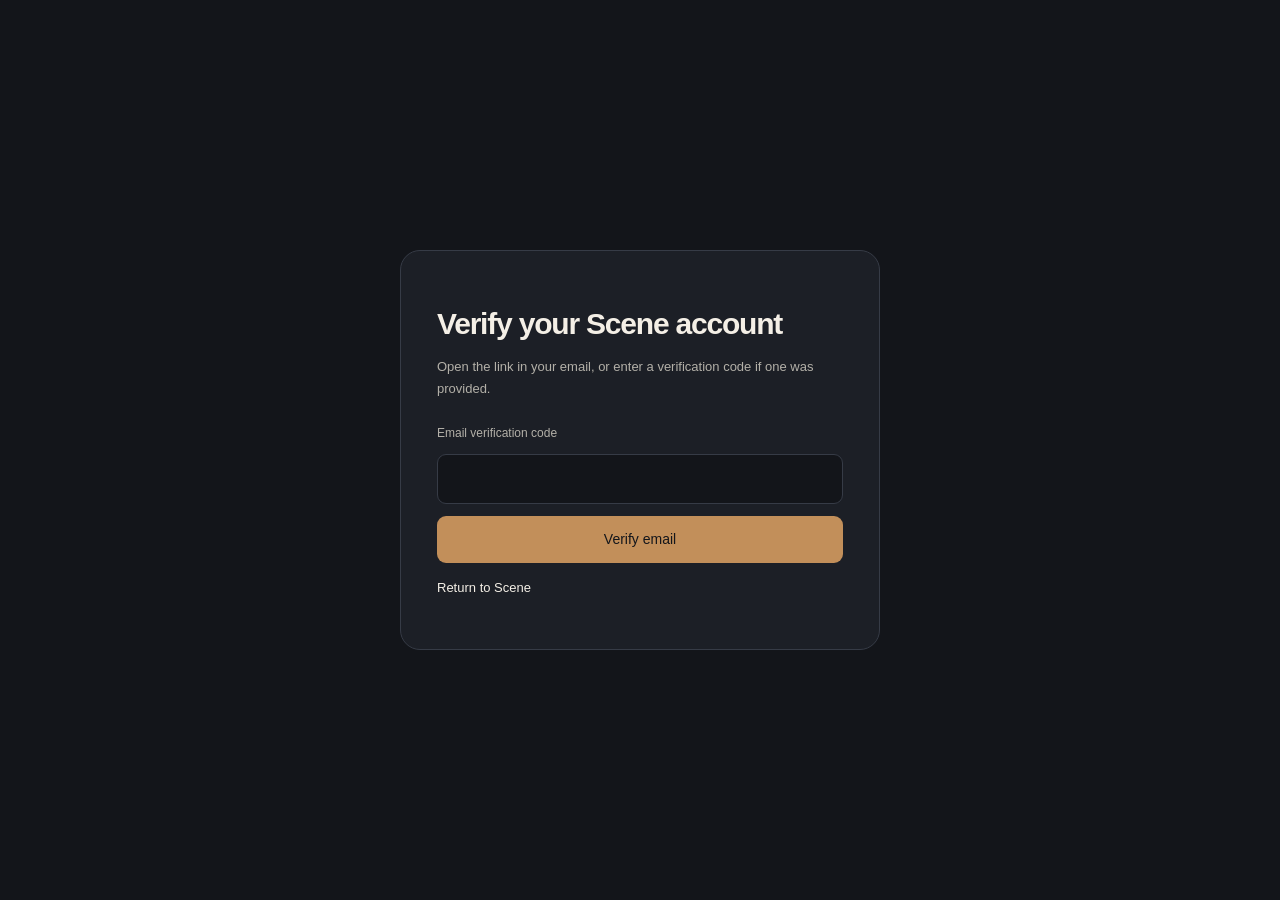
==== commit ffaf535d: "Repair printed scan entry, email-link callbacks and history refresh" ====
--- a/static/auth.html
+++ b/static/auth.html
@@ -1,3 +1,3 @@
 <!doctype html>
 <html lang="en"><head><meta charset="utf-8"><meta name="viewport" content="width=device-width,initial-scale=1"><title>Verify your Scene account</title><link rel="stylesheet" href="/static/style.css"><link rel="stylesheet" href="/static/signage.css"><script src="/static/auth.js" defer></script></head>
-<body class="auth-page"><main class="container"><h1>Verify your Scene account</h1><p>Use the code from your email in the browser where you started registration or recovery.</p><form id="onboard-form" hidden><label for="business-name">Business name</label><input id="business-name" minlength="2" maxlength="80" autocomplete="organization" required><label for="business-industry">Business type</label><select id="business-industry"><option value="auto">Automotive services</option><option value="restaurant">Restaurant</option><option value="barber">Barber / beauty</option><option value="retail">Retail</option></select><button type="submit">Create business workspace</button></form><form id="recover-form" hidden><label for="recover-email">Account email</label><input id="recover-email" type="email" autocomplete="email" maxlength="200" required><button type="submit">Request recovery code</button></form><form id="verify-form"><label for="code">Email verification code</label><input id="code" autocomplete="one-time-code" required maxlength="128"><button type="submit">Verify email</button></form><form id="password-form" hidden><label for="password">New password (12 or more characters)</label><input id="password" type="password" autocomplete="new-password" minlength="12" maxlength="128" required><button type="submit">Change password</button></form><p id="status" role="status" aria-live="polite"></p><p><a href="/">Return to Scene</a></p></main></body></html>
+<body class="auth-page"><main class="container"><h1>Verify your Scene account</h1><p>Open the link in your email, or enter a verification code if one was provided.</p><form id="onboard-form" hidden><label for="business-name">Business name</label><input id="business-name" minlength="2" maxlength="80" autocomplete="organization" required><label for="business-industry">Business type</label><select id="business-industry"><option value="auto">Automotive services</option><option value="restaurant">Restaurant</option><option value="barber">Barber / beauty</option><option value="retail">Retail</option></select><button type="submit">Create business workspace</button></form><form id="recover-form" hidden><label for="recover-email">Account email</label><input id="recover-email" type="email" autocomplete="email" maxlength="200" required><button type="submit">Request recovery code</button></form><form id="verify-form"><label for="code">Email verification code</label><input id="code" autocomplete="one-time-code" required maxlength="128"><button type="submit">Verify email</button></form><form id="password-form" hidden><label for="password">New password (12 or more characters)</label><input id="password" type="password" autocomplete="new-password" minlength="12" maxlength="128" required><button type="submit">Change password</button></form><p id="status" role="status" aria-live="polite"></p><p><a href="/">Return to Scene</a></p></main></body></html>
--- a/static/signage.css
+++ b/static/signage.css
@@ -5,11 +5,13 @@
 .landing-nav{min-height:100px;border-bottom:1px solid var(--border)}.nav-status{font-size:11px;letter-spacing:.08em}.land-hero{padding-top:72px;padding-bottom:80px;align-items:center;gap:70px}.land-copy h1{font-size:clamp(48px,5.7vw,80px);font-weight:750;line-height:1.03;letter-spacing:-.065em;max-width:680px;margin:24px 0}.land-copy h1 em,.land-copy h1>span{font:inherit;color:inherit;background:none;-webkit-text-fill-color:inherit}.hero-desc{font-size:17px;line-height:1.8;color:var(--ink-muted);max-width:420px}.hero-cta{gap:12px;margin-top:32px}.hero-cta .btn{padding:15px 24px}.hero-foot{margin-top:42px}.hero-foot b{font-size:11px;letter-spacing:.06em}.hero-foot small{font-size:12px;color:var(--ink-muted)}.land-art{perspective:1200px;min-height:480px;display:grid;place-items:center}.printed-sign{width:320px;padding:22px;background:#eee6d5;color:#17191f;border-radius:6px 6px 3px 3px;transform:rotate(7deg);box-shadow:22px 28px 0 #07090b,0 45px 70px #0006;position:relative;border:1px solid #fff7}.printed-sign:after{content:"";position:absolute;bottom:-30px;left:13%;width:78%;height:30px;background:#9d927c;clip-path:polygon(0 0,90% 0,100% 100%,0 100%);z-index:-1}.printed-sign-top{display:flex;justify-content:space-between;border-bottom:1px solid #17191f33;padding-bottom:12px;font-size:10px;font-weight:650}.printed-sign h2{font-size:76px;line-height:.9;letter-spacing:-.08em;margin:26px 0 12px;font-weight:800}.printed-sign p{font-size:13px;max-width:190px;line-height:1.5;color:#514c43}.printed-sign .sign-code{width:150px;height:150px;margin:28px 0 24px;image-rendering:pixelated;background:white;border:10px solid white}.printed-sign-footer{border-top:1px dashed #17191f55;padding-top:14px;display:flex;align-items:center;justify-content:space-between;font-size:11px}.sign-caption{position:absolute;bottom:0;left:8%;font-size:11px;letter-spacing:.04em;color:var(--ink-muted)}.landing-bottom{border-top:1px solid var(--border);padding-top:32px;padding-bottom:32px}.feature-mini{background:none;padding:0;border:0}.feature-icon{background:var(--raised);border:1px solid var(--border);font-size:20px;color:var(--brand)}.feature-mini b{font-size:14px}.feature-mini span{font-size:12px;color:var(--ink-muted)}.landing-footer{border-top:1px solid var(--border);color:var(--ink-muted);font-size:10px;letter-spacing:.04em}
 /* Calm workspace chrome. */
 .app-shell{grid-template-columns:236px minmax(0,1fr)}.workspace{margin-left:0!important}.request-tools{display:grid}.request-pages #nextRequests:not(:focus-visible){position:absolute;width:1px;height:1px;overflow:hidden;clip-path:inset(50%);padding:0;min-height:0;border:0}
+@media(max-width:980px){.app-shell{grid-template-columns:minmax(0,1fr)}}
 .sidebar{background:#17191f;border-right:1px solid var(--border);width:236px}.sidebar-head{padding-bottom:32px}.main-nav{gap:5px}.nav-button{border-radius:10px;color:var(--ink-muted);letter-spacing:0;font-size:14px;min-height:48px}.nav-button.active{background:#c28f5a16;border:1px solid #c28f5a30;color:#e9c49e}.nav-button.active:before{display:none}.sidebar-guide{background:transparent;border:1px solid var(--border);border-radius:12px;padding:16px}.sidebar-guide p{font-size:12px;color:var(--ink-muted)}.workspace{margin-left:236px;background:var(--canvas)}.workspace-header{background:#13151aeb;border-bottom:1px solid var(--border);height:82px;backdrop-filter:blur(12px)}.workspace-main{max-width:1250px;margin:auto;padding:40px 42px}.heading-row{margin:10px 0 28px}.heading-row h1{font-size:36px;font-weight:720;letter-spacing:-.045em;line-height:1.1}.heading-row p{font-size:14px;color:var(--ink-muted);max-width:580px;line-height:1.7}.panel{border:1px solid var(--border);background:var(--surface);border-radius:16px;box-shadow:none;padding:24px}.panel-title{margin-bottom:22px}.panel-title h3{font-size:16px;font-weight:650;letter-spacing:-.02em}.field,.form-field input,.form-field select{border:1px solid var(--border);background:var(--canvas);border-radius:9px;min-height:46px;color:var(--ink);padding:12px;font-size:15px}.form-field label{font-size:11px;letter-spacing:.035em;color:var(--ink-muted);line-height:1.7}.form-helper,.hint{font-size:12px;color:var(--ink-muted);line-height:1.7}.empty-state{padding:56px 20px;color:var(--ink-muted);font-size:14px}.business-switcher{max-width:250px;background:var(--surface);border:1px solid var(--border);font-size:13px;min-height:44px}.live-pill{border:1px solid var(--border);background:var(--surface);font-size:10px;letter-spacing:.03em}.account-icon{background:var(--brand);color:var(--on-brand);border-radius:10px}.workspace-footer{color:var(--ink-muted);font-size:9px;letter-spacing:.04em}.stat-card{background:var(--surface);border:1px solid var(--border);border-radius:14px;box-shadow:none}.stat-value{font-size:42px;font-weight:700}.two-cols{gap:24px}.warn-note{border:1px solid var(--border);background:var(--raised);color:var(--ink-muted);font-size:12px}.toast{background:var(--ink);color:var(--canvas);border:0;box-shadow:0 8px 40px #0004;border-radius:12px;letter-spacing:0}.auth-card{background:var(--surface);border:1px solid var(--border);border-radius:20px;box-shadow:0 30px 100px #0006}.auth-card h2{font-size:34px;font-weight:700;letter-spacing:-.04em}.auth-card label{font-size:11px;color:var(--ink-muted)}.auth-card input,.auth-card select{background:var(--canvas);border:1px solid var(--border);border-radius:9px;min-height:48px}.auth-description{color:var(--ink-muted)}.switch-auth{font-size:13px;color:var(--ink-muted)}
 /* The queue is a stack of tickets with one next action. */
 .request-tools{grid-template-columns:2fr 1fr 1fr 1fr auto;gap:12px;align-items:end}.request-tools .btn{height:46px}.filter-row{gap:8px;margin:24px 0}.chip{background:transparent;border:1px solid var(--border);color:var(--ink-muted);min-height:44px;border-radius:99px;padding:10px 17px;font-size:12px}.chip.active{background:var(--ink);color:var(--canvas);border-color:var(--ink)}.request-list{display:grid;grid-template-columns:repeat(2,minmax(0,1fr));gap:18px;align-items:start}.request-list>.empty-state{grid-column:1/-1}.ticket{display:block;background:var(--canvas);border:1px solid var(--border);border-top:5px solid var(--warning);border-radius:7px 7px 17px 17px;padding:20px 22px;margin:0;min-width:0;animation:ticket-arrive .2s ease-out}.ticket.in_progress{border-top-color:var(--teal)}.ticket.completed{border-top-color:var(--positive)}.ticket-top{display:flex;justify-content:space-between;align-items:baseline;gap:12px}.ticket-top h2{font-size:26px;line-height:1.1;font-weight:750;letter-spacing:-.045em}.ticket-number{font-size:12px;color:var(--ink-muted);font-variant-numeric:tabular-nums;white-space:nowrap}.ticket .request-body{margin:16px 0 22px}.ticket .request-body p.ticket-message{font-size:16px;color:var(--ink);line-height:1.5;margin:0 0 10px}.ticket .request-body p{font-size:13px;line-height:1.6;color:var(--ink-muted)}.ticket .request-body select{min-height:44px;border:1px solid var(--border);border-radius:8px;background:var(--surface);color:var(--ink);font-size:12px;max-width:100%;padding:8px}.ticket .request-body label{display:grid;gap:6px;margin-top:12px;font-size:11px;color:var(--ink-muted)}.ticket-footer{border-top:2px dashed var(--border);padding-top:18px;display:flex;justify-content:space-between;gap:12px;align-items:center;position:relative}.ticket-footer:before,.ticket-footer:after{content:"";position:absolute;top:-9px;width:16px;height:16px;border-radius:50%;background:var(--surface)}.ticket-footer:before{left:-31px}.ticket-footer:after{right:-31px}.ticket-footer>div{display:flex;flex-wrap:wrap;align-items:center;gap:9px}.ticket-footer time{font-size:11px;color:var(--ink-muted);white-space:nowrap}.ticket-footer .btn{min-width:96px;font-size:12px;flex-shrink:0}.status{font-size:10px;letter-spacing:0;padding:5px 8px;border-radius:6px;font-weight:650}.status.open{color:#f3ca7d;background:#e0b15c15;border:1px solid #e0b15c40}.status.in_progress{color:#85d9cb;background:#5cc0b215;border:1px solid #5cc0b240}.status.completed{color:#a6e4ad;background:#8dcc9515;border:1px solid #8dcc9540}.ticket-done{font-size:12px;color:var(--positive)}.request-pages{margin-top:26px;gap:12px}.request-pages span{font-size:11px;color:var(--ink-muted)}.request-pages #previousRequests{display:none}.request-pages:has(#nextRequests:disabled) #nextRequests{display:none}.request-pages #nextRequests{margin-left:auto}#requestSentinel{height:1px}.qr-grid{grid-template-columns:repeat(auto-fill,minmax(210px,1fr));gap:20px}.qr-card{background:var(--canvas);border:1px solid var(--border);border-radius:14px;padding:24px 18px;min-width:0}.qr-image{background:white;padding:8px;border-radius:7px;width:180px;height:180px;max-width:100%;object-fit:contain}.qr-download{display:block;width:fit-content;margin:0 auto 18px;transition:transform .15s}.qr-download:hover{transform:translateY(-3px)}.qr-card h4{font-size:19px;font-weight:700;letter-spacing:-.02em}.qr-card h4 a{color:var(--ink);text-decoration:none;text-underline-offset:5px}.qr-card h4 a:hover{text-decoration:underline}.qr-card>p{color:var(--ink-muted);font-size:10px;margin:8px 0 16px}.qr-actions{margin:4px 0 0}.text-button{min-height:44px;color:var(--ink-muted);font-size:12px;background:transparent;border:0;text-decoration:underline;text-underline-offset:3px}.station-editor{border-top:1px solid var(--border);text-align:left;margin-top:18px}.station-editor summary{font-size:12px;min-height:44px;cursor:pointer;padding:12px 0;color:var(--ink-muted)}.station-settings{border:0;padding:8px 0 16px}.station-settings label{font-size:11px;color:var(--ink-muted)}.station-settings input[type=checkbox]{accent-color:var(--brand)}.analytics-table th,.analytics-table td{padding:13px 10px;font-size:12px;border-color:var(--border)}.catalog-row,.team-row,.activity-row{border-color:var(--border)}.catalog-emoji,.activity-icon{background:var(--raised);border-color:var(--border);border-radius:10px}.catalog-row{gap:12px}.row-main{min-width:0}.row-main b{font-size:14px}.row-main small{font-size:12px;line-height:1.6;color:var(--ink-muted)}
 /* Guests get an immediate, warm, native page at every screen size. */
 .guest-shell{background:#f6f1e7;color:#17191f;min-height:100dvh}.guest-topbar,.guest-narrative,.phone-top,.phone-home{display:none!important}.guest-shell-inner{display:block;padding:0!important;margin:0 auto;max-width:none!important}.phone-frame{width:100%!important;max-width:560px!important;margin:0 auto!important;padding:0!important;transform:none!important;background:transparent!important;box-shadow:none!important;border:0!important}.phone-edge{padding:0!important;border:0!important;border-radius:0!important;background:transparent!important;box-shadow:none!important}.phone-content{height:auto!important;max-height:none!important;min-height:100dvh!important;overflow:visible!important;background:#f6f1e7!important;border-radius:0!important}.guest-design{--canvas:#f6f1e7;--surface:#fffdf8;--raised:#ebe5d8;--ink:#17191f;--ink-muted:#5b5850;--border:#d8d0bf;--focus:#17191f;--positive:#146b5f;--warning:#7a4b00;--danger:#b42318;color-scheme:light;color:var(--ink);font-size:16px;line-height:1.5}.table-tent{background:var(--brand)!important;color:var(--on-brand)!important;padding:calc(30px + env(safe-area-inset-top)) 28px 34px!important;border-radius:0 0 26px 26px;min-height:0!important;text-align:left;position:relative;overflow:hidden}.table-tent:before,.table-tent:after{display:none}.table-tent-top{display:flex;justify-content:space-between;gap:20px;align-items:center;padding-bottom:30px;font-size:10px;font-weight:550;opacity:.85}.scene-stamp{border:1px solid currentColor;border-radius:5px;padding:4px 7px;white-space:nowrap;letter-spacing:-.02em;font-weight:750}.spot{font-size:clamp(64px,18vw,96px);font-weight:800;letter-spacing:-.065em;line-height:.9;margin:12px 0 24px;overflow-wrap:anywhere}.table-tent h1{font-size:19px!important;font-weight:650!important;letter-spacing:-.02em!important;line-height:1.25!important;margin:0!important;color:inherit!important}.table-tent p{font-size:13px!important;line-height:1.6!important;color:inherit!important;opacity:.86;margin:7px 0 0!important;max-width:380px}.guest-pad{padding:28px!important}.guest-h{font-size:21px!important;font-weight:730!important;letter-spacing:-.035em;line-height:1.2!important;margin:0 0 16px!important;color:var(--ink)!important}.guest-sub{font-size:12px!important;line-height:1.6!important;color:var(--ink-muted)!important;margin:12px 0 0!important}.guest-service,.guest-menu,.receipt-stack{margin-bottom:32px}.guest-actions{display:grid;grid-template-columns:1fr;gap:10px;margin:0}.guest-action{display:flex;align-items:center;text-align:left;justify-content:flex-start;gap:13px;border:1px solid var(--border)!important;background:var(--surface)!important;color:var(--ink)!important;border-radius:12px;min-height:58px;padding:14px 16px!important;box-shadow:none!important;font-weight:600;font-size:14px}.guest-action>span:first-child{font-size:20px;width:28px;flex-shrink:0;margin:0!important}.guest-action>span:nth-child(2){font-size:14px;margin:0;display:inline}.guest-action .action-arrow{font-size:17px;margin:0 0 0 auto!important;color:var(--ink-muted)}.guest-action:hover{background:var(--raised)!important;transform:none}.menu-heading{display:flex;align-items:center;justify-content:space-between;gap:16px}.menu-heading>span{font-size:11px;color:var(--ink-muted);white-space:nowrap}.guest-catalog-tools{background:none;border:0;padding:0;margin:0}.guest-catalog-tools input{background:var(--surface);border:1px solid var(--border);font-size:16px;min-height:48px;border-radius:10px;margin-bottom:14px;padding:12px;color:var(--ink)}.category-chips{display:flex;gap:7px;overflow:auto;max-width:100%;padding:0 0 14px}.category-chip{flex-shrink:0;border:1px solid var(--border);border-radius:99px;background:var(--surface);color:var(--ink-muted);min-height:44px;padding:9px 15px;font-size:12px}.category-chip.active{background:var(--ink);color:var(--surface);border-color:var(--ink)}.guest-product{background:transparent!important;border:0!important;border-bottom:1px solid var(--border)!important;border-radius:0;padding:20px 0;gap:16px;min-width:0;align-items:center}.guest-product-info{min-width:0}.guest-product-info small{font-size:10px!important;color:var(--ink-muted)!important;margin-bottom:5px}.guest-product-info h3{font-size:16px!important;font-weight:650!important;letter-spacing:-.015em;margin:0 0 5px!important}.guest-product-info p{font-size:12px!important;color:var(--ink-muted)!important;line-height:1.65!important;margin:0 0 8px!important}.guest-product-info b{font-size:13px;color:var(--ink)}.guest-product>button{width:44px;height:44px;min-width:44px;padding:0!important;background:var(--surface)!important;color:var(--ink)!important;border:1px solid var(--border)!important;box-shadow:none!important;border-radius:50%;font-size:23px;font-weight:400;flex-shrink:0}.guest-cart{background:var(--surface);border:1px solid var(--border);border-radius:16px;padding:20px;margin:26px 0;color:var(--ink)}.guest-cart h2{font-size:18px;letter-spacing:-.025em;margin-bottom:14px}.guest-cart h2 span{font-size:12px;color:var(--ink-muted);margin-left:8px}.guest-cart label{font-size:12px;color:var(--ink-muted);display:block;margin:16px 0 8px}.guest-cart textarea,.guest-message textarea,.guest-message input:not([type=checkbox]){border:1px solid var(--border);background:#fff;color:var(--ink);font-size:16px;padding:12px;border-radius:9px;min-height:46px;max-width:100%;width:100%}.cart-line{padding:10px 0;border-bottom:1px solid var(--border);align-items:center}.cart-line p{font-size:13px;color:var(--ink)}.quantity-controls{gap:8px}.quantity-controls button{background:var(--raised);color:var(--ink);border:1px solid var(--border);min-width:44px;min-height:44px;border-radius:8px}.quantity-controls span{color:var(--ink);min-width:18px;font-size:13px}.guest-cart-actions{display:flex;flex-wrap:wrap;gap:10px;align-items:center;margin-top:18px}.guest-cart-actions strong{font-size:18px;color:var(--ink);margin-right:auto}.guest-cart-actions button{border-radius:9px;padding:11px 13px;border:1px solid var(--border);font-size:12px;background:var(--ink);color:var(--surface);min-height:44px}.guest-cart-actions .alt{background:transparent;color:var(--ink-muted)}.guest-cart>p{font-size:11px;color:var(--ink-muted);line-height:1.7;margin-top:14px}.receipt{display:flex;justify-content:space-between;align-items:center;gap:12px;background:var(--surface);border:1px solid var(--border);border-radius:12px;padding:16px;margin-bottom:8px}.receipt small{font-size:10px;color:var(--ink-muted);display:block;margin-bottom:5px}.receipt b{font-size:13px;font-weight:650;display:block}.receipt-status{font-size:11px;font-weight:700;padding:5px 9px;border:1px solid #d1af75;border-radius:6px;background:#e0b15c18;color:#7a4b00;white-space:nowrap}.receipt-status[data-status=in_progress]{border-color:#64a59d;background:#5cc0b218;color:#0f5f56}.receipt-status[data-status=completed]{border-color:#64a59d;background:#5cc0b218;color:#146b5f}.question-details{border:1px solid var(--border);border-radius:12px;background:var(--surface);margin-top:28px}.question-details summary{list-style:none;cursor:pointer;display:flex;align-items:center;justify-content:space-between;padding:18px;min-height:58px;font-size:14px;font-weight:650}.question-details summary::-webkit-details-marker{display:none}.question-details[open] summary{border-bottom:1px solid var(--border)}.question-details[open] summary span{transform:rotate(45deg)}.guest-message{padding:20px!important;border:0!important;border-radius:0!important;background:transparent!important;margin:0!important}.guest-message p,.guest-message small{font-size:12px;line-height:1.6;color:var(--ink-muted)}.guest-message label{font-size:12px;line-height:1.7;margin:15px 0 7px;color:var(--ink-muted)}.guest-message .guest-consent{display:flex;align-items:flex-start;gap:9px}.guest-consent input{width:20px;min-height:20px;height:20px;flex-shrink:0;accent-color:var(--ink);margin:0}.guest-message .btn{background:var(--ink);color:var(--surface);border:0;width:100%;margin:14px 0}.guest-feedback{background:var(--surface);border:1px solid var(--border);color:var(--ink-muted);padding:16px;border-radius:12px;line-height:1.7;font-size:12px;margin:18px 0}.guest-feedback button{color:var(--ink);border-color:var(--border)}.guest-fineprint{font-size:10px;color:var(--ink-muted);line-height:1.7;text-align:center;padding:30px 12px 12px}.guest-fineprint span{display:block;border-top:1px solid var(--border);padding-top:24px;margin-top:26px}.guest-fineprint b{font-size:12px;letter-spacing:-.02em;display:block}.loading-phone{background:#f6f1e7;color:#17191f;min-height:60vh;font-size:16px}
+body:not(.standalone-guest) .guest-topbar{display:flex!important;max-width:560px;margin:0 auto;padding:12px 16px;background:var(--canvas);color:var(--ink)}body:not(.standalone-guest) .guest-topbar>span{display:none}.brand-table-preview{background:var(--brand);color:var(--on-brand);padding:28px;border-radius:12px;min-height:300px}.brand-table-preview>span{font-size:10px;opacity:.85}.brand-table-preview .spot{margin:30px 0 22px;font-size:64px}.brand-table-preview h2{font-size:19px;font-weight:650;letter-spacing:-.02em}.brand-table-preview p{font-size:12px;margin-top:8px;line-height:1.6}.brand-table-preview~p{font-size:12px}
 /* Recovery and onboarding share the same form language. */
 body.auth-page{min-height:100dvh;display:grid;place-items:center;padding:28px}.auth-page .container{max-width:480px;margin:auto;background:var(--surface);border:1px solid var(--border);border-radius:20px;padding:36px;width:100%}.auth-page h1{font-size:30px;font-weight:720;letter-spacing:-.04em;line-height:1.15;margin-bottom:12px}.auth-page p{font-size:13px;color:var(--ink-muted);line-height:1.7;margin:14px 0}.auth-page form{display:grid;gap:12px;margin-top:24px}.auth-page form[hidden]{display:none}.auth-page label{font-size:12px;color:var(--ink-muted)}.auth-page input,.auth-page select{width:100%;min-height:48px;border:1px solid var(--border);background:var(--canvas);color:var(--ink);border-radius:9px;padding:12px;font-size:16px}.auth-page button{background:var(--brand);color:var(--on-brand);border:0;border-radius:9px;padding:13px}.auth-page a{color:var(--ink);text-underline-offset:4px}
 @keyframes ticket-arrive{from{opacity:.5;transform:translateY(5px)}to{opacity:1;transform:none}}
@@ -17,4 +19,5 @@
 @media(max-width:1100px){.request-list{grid-template-columns:1fr}.request-tools{grid-template-columns:repeat(2,minmax(0,1fr))}.request-tools .form-field:first-child{grid-column:1/-1}.workspace-main{padding:30px 26px}.land-hero{gap:25px}.land-art{min-height:450px}.printed-sign{width:280px}.printed-sign h2{font-size:68px}.live-pill{display:none}}
 @media(max-width:800px){.sidebar{width:260px}.workspace{margin-left:0}.workspace-main{padding:26px 18px}.workspace-header{height:74px;padding:14px 18px}.sidebar-head{padding-bottom:24px}.landing-nav{min-height:82px}.nav-middle{display:none}.land-hero{grid-template-columns:1fr;padding-top:45px;gap:45px}.land-copy h1{font-size:60px;max-width:600px}.land-art{min-height:450px}.hero-desc{max-width:500px}.sign-caption{bottom:0;left:0;right:0;text-align:center}.landing-bottom{gap:24px}.panel{padding:20px}.heading-row h1{font-size:32px}.heading-row{align-items:flex-start;gap:16px}.heading-row>.btn{font-size:12px;flex-shrink:0}.two-cols{grid-template-columns:1fr}.ticket .request-body p.ticket-message{font-size:15px}.ticket-top h2{font-size:25px}.business-switcher{max-width:min(210px,40vw)}.breadcrumb{font-size:10px}.request-tools .form-field{min-width:0}.qr-grid{grid-template-columns:repeat(auto-fill,minmax(200px,1fr))}}
 @media(max-width:440px){.container{width:calc(100% - 36px)}.nav-cta .btn{padding:10px 13px;font-size:12px}.wordmark{font-size:17px;gap:7px}.brand-mark{width:28px;height:28px;font-size:15px}.land-copy h1{font-size:52px}.land-copy .micro{font-size:10px}.hero-cta{flex-wrap:wrap}.hero-cta .btn{font-size:13px;padding:14px 18px}.hero-desc{font-size:15px}.land-art{min-height:420px}.printed-sign{width:255px;padding:20px;transform:rotate(5deg)}.printed-sign h2{font-size:64px}.printed-sign .sign-code{width:132px;height:132px;margin:22px 0}.landing-bottom{flex-direction:column;align-items:flex-start}.landing-footer{gap:15px;flex-wrap:wrap;padding-top:24px;padding-bottom:24px}.heading-row{flex-wrap:wrap}.heading-row h1{font-size:30px}.panel{padding:16px}.ticket{padding:18px 16px}.ticket-footer:before{left:-25px}.ticket-footer:after{right:-25px}.ticket-footer{gap:8px}.ticket-footer>div{gap:6px}.ticket-footer time{font-size:10px}.ticket-footer .btn{min-width:85px;padding:10px;font-size:12px}.filter-row{gap:7px;flex-wrap:wrap}.chip{padding:9px 12px;font-size:11px}.workspace-main{padding:24px 14px}.request-pages{flex-wrap:wrap}.request-tools{gap:10px}.table-tent{padding:28px 23px 30px!important}.guest-pad{padding:24px 20px!important}.guest-cover .table-tent-top{font-size:9px}.spot{font-size:clamp(60px,18vw,76px)}.guest-topbar{display:none}.guest-action{font-size:14px}.auth-card{padding:26px}.catalog-row{flex-wrap:wrap}.catalog-row .row-main{min-width:110px}.catalog-row .smallbtn{font-size:11px;padding:8px 11px}.auth-page .container{padding:26px}.guest-cart{padding:16px}.cart-line{gap:6px}.quantity-controls{gap:4px}}
+@media(min-width:801px){.land-art{min-height:610px}}@media(max-width:800px){.land-art{min-height:560px}}.sign-caption{bottom:0}
 @media(prefers-reduced-motion:reduce){*,*::before,*::after{animation:none!important;transition:none!important;scroll-behavior:auto!important}}
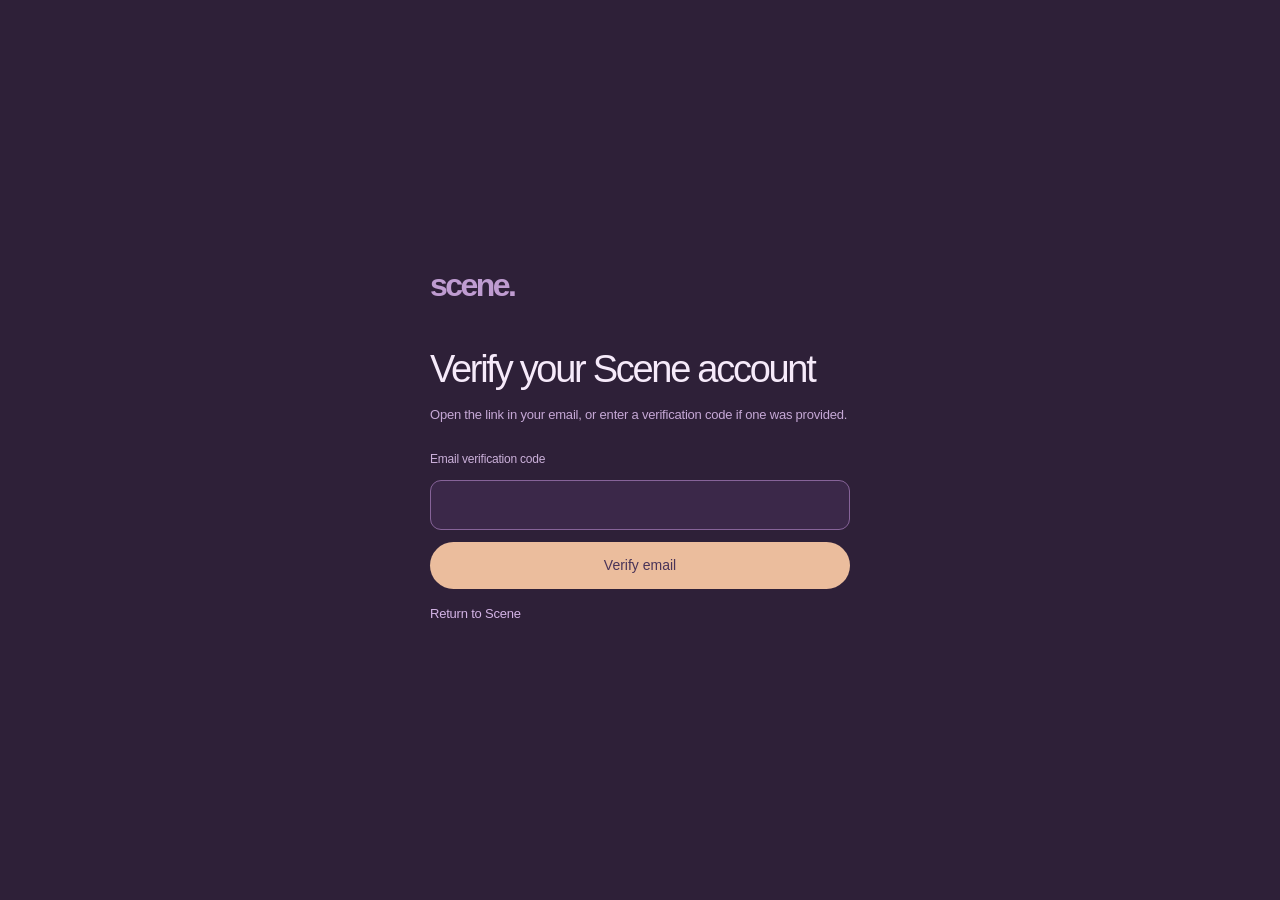
==== commit 732952ce: "Redesign Scene QR product, guest and staff experiences" ====
--- a/static/auth.html
+++ b/static/auth.html
@@ -1,3 +1,3 @@
 <!doctype html>
-<html lang="en"><head><meta charset="utf-8"><meta name="viewport" content="width=device-width,initial-scale=1"><title>Verify your Scene account</title><link rel="stylesheet" href="/static/style.css"><link rel="stylesheet" href="/static/signage.css"><script src="/static/auth.js" defer></script></head>
-<body class="auth-page"><main class="container"><h1>Verify your Scene account</h1><p>Open the link in your email, or enter a verification code if one was provided.</p><form id="onboard-form" hidden><label for="business-name">Business name</label><input id="business-name" minlength="2" maxlength="80" autocomplete="organization" required><label for="business-industry">Business type</label><select id="business-industry"><option value="auto">Automotive services</option><option value="restaurant">Restaurant</option><option value="barber">Barber / beauty</option><option value="retail">Retail</option></select><button type="submit">Create business workspace</button></form><form id="recover-form" hidden><label for="recover-email">Account email</label><input id="recover-email" type="email" autocomplete="email" maxlength="200" required><button type="submit">Request recovery code</button></form><form id="verify-form"><label for="code">Email verification code</label><input id="code" autocomplete="one-time-code" required maxlength="128"><button type="submit">Verify email</button></form><form id="password-form" hidden><label for="password">New password (12 or more characters)</label><input id="password" type="password" autocomplete="new-password" minlength="12" maxlength="128" required><button type="submit">Change password</button></form><p id="status" role="status" aria-live="polite"></p><p><a href="/">Return to Scene</a></p></main></body></html>
+<html lang="en"><head><meta charset="utf-8"><meta name="viewport" content="width=device-width,initial-scale=1"><title>Verify your Scene account</title><link rel="stylesheet" href="/static/style.css"><link rel="stylesheet" href="/static/signage.css"><link rel="stylesheet" href="/static/studio.css"><script src="/static/auth.js" defer></script></head>
+<body class="auth-page"><main class="container"><a class="auth-brand" href="/" aria-label="Scene home">scene.</a><h1>Verify your Scene account</h1><p>Open the link in your email, or enter a verification code if one was provided.</p><form id="onboard-form" hidden><label for="business-name">Business name</label><input id="business-name" minlength="2" maxlength="80" autocomplete="organization" required><label for="business-industry">Business type</label><select id="business-industry"><option value="auto">Automotive services</option><option value="restaurant">Restaurant</option><option value="barber">Barber / beauty</option><option value="retail">Retail</option></select><button type="submit">Create business workspace</button></form><form id="recover-form" hidden><label for="recover-email">Account email</label><input id="recover-email" type="email" autocomplete="email" maxlength="200" required><button type="submit">Send recovery email</button></form><form id="verify-form"><label for="code">Email verification code</label><input id="code" autocomplete="one-time-code" required maxlength="128"><button type="submit">Verify email</button></form><form id="password-form" hidden><label for="password">New password (12 or more characters)</label><input id="password" type="password" autocomplete="new-password" minlength="12" maxlength="128" required><button type="submit">Change password</button></form><p id="status" role="status" aria-live="polite"></p><p><a href="/">Return to Scene</a></p></main></body></html>
--- a/static/studio.css
+++ b/static/studio.css
@@ -0,0 +1,25 @@
+/* Scene Studio. A hospitality-first product, with a clear stage for every role. */
+:root{--canvas:#241a2c;--surface:#302437;--raised:#3e3046;--ink:#fbf5ee;--ink-muted:#c6b8c8;--border:#67516b;--brand:#e9b995;--on-brand:#241a2c;--plum:#ad8fbc;--teal:#9dd8cd;--focus:#f3cdb0;--line:var(--border);--muted:var(--ink-muted);--gold:var(--brand);--max:1260px;--ease:cubic-bezier(.2,.7,.2,1);font-family:'Helvetica Neue',Arial,sans-serif}
+body{font-family:'Helvetica Neue',Arial,sans-serif;letter-spacing:-.015em}button,a,input,textarea,select{-webkit-tap-highlight-color:transparent}button,.btn{transition:background .18s,color .18s,transform .18s var(--ease),box-shadow .18s}.btn:active,.smallbtn:active{transform:translateY(1px)}a{text-underline-offset:5px}.container{width:min(calc(100% - 96px),var(--max))}.wordmark{font-size:30px;letter-spacing:-.075em;font-weight:800;text-transform:lowercase;gap:10px}.wordmark .brand-mark{display:none}.dotcap{color:inherit}.btn{font-size:14px;font-weight:600;min-height:48px;padding:12px 22px;border-radius:99px}.btn-primary{background:var(--brand);color:var(--on-brand);border-color:transparent}.btn-primary:hover{background:#f3cdb0;filter:none}.btn-glass,.btn-ghost{border-color:#ffffff38;background:transparent;color:var(--ink)}.btn-glass:hover,.btn-ghost:hover{background:#ffffff0b}.btn-big{min-height:54px}.landing{overflow:clip;background:#241a2c}.landing-nav{min-height:100px;border:0;height:100px;gap:30px}.nav-middle{display:flex;gap:32px;align-items:center}.nav-middle a{color:#d3c3d6;text-decoration:none;font-size:13px}.nav-middle a:hover{color:white}.nav-cta{gap:12px}.nav-cta .btn-ghost{border:0}.nav-cta .btn-primary{padding-inline:22px}.land-hero{grid-template-columns:1.05fr 1fr;min-height:690px;gap:40px;padding:40px 0 70px;position:relative}.release-note{display:flex;align-items:center;gap:10px;font-size:12px;color:#d7c1d9;margin-bottom:25px}.release-note .signal{width:6px;height:6px}.land-copy h1{font-size:clamp(72px,8.2vw,118px);line-height:.91;letter-spacing:-.085em;font-weight:550;margin:0 0 30px;max-width:690px}.hero-desc{font-size:16px;line-height:1.7;max-width:390px;color:#cbbdcd}.hero-cta{display:flex;gap:12px;margin-top:30px;flex-wrap:wrap}.hero-cta .btn{padding:14px 23px;font-size:13px;gap:15px}.hero-detail{font-size:11px;color:#b4a5b9;margin:20px 0 0}.play-icon{font-size:20px;line-height:1}.product-scene{height:610px;position:relative;display:grid;place-items:center;min-width:0}.scene-orbit{position:absolute;width:min(42vw,550px);aspect-ratio:1;border-radius:50%;background:radial-gradient(circle at 45% 44%,#80697b 0%,#5d405c 36%,#3a263f 61%,#241a2c 73%);opacity:.75}.scene-orbit:after{content:'';position:absolute;inset:7%;border:1px solid #dbc1d620;border-radius:50%}.scene-coordinate{position:absolute;top:44px;right:0;color:#b69bb9;font-size:11px;line-height:1.6}.scene-sign{width:300px;background:#e9c5a6;color:#35243b;border-radius:20px 20px 4px 4px;padding:26px 27px 20px;transform:rotate(-9deg) translate(-15px,-5px);box-shadow:15px 20px 0 #1a122066,0 35px 75px #140d1d80;position:relative}.scene-sign:after{content:'';position:absolute;bottom:-20px;left:0;width:100%;height:20px;background:#b88d72;clip-path:polygon(0 0,100% 0,92% 100%,6% 100%);border-radius:0 0 5px 5px}.scene-sign-head{display:flex;justify-content:space-between;gap:16px;font-size:11px;line-height:1.4}.tiny-symbol{font-size:42px;line-height:1}.scene-sign-title{font-size:63px;line-height:.95;letter-spacing:-.075em;font-weight:600;margin:42px 0 36px}.scene-sign-bottom{display:flex;gap:18px;align-items:center}.scene-sign-bottom img{width:100px;height:100px;background:#fff;border:5px solid #fff;border-radius:5px}.scene-sign-bottom b{display:block;font-size:11px;margin-bottom:6px}.scene-sign-bottom span{font-size:10px;line-height:1.5;display:block}.sign-wordmark{display:block;font-size:23px;font-weight:750;letter-spacing:-.08em;border-top:1px solid #35243b33;padding-top:14px;margin-top:20px}.floating-receipt{position:absolute;bottom:92px;right:-4px;display:flex;align-items:center;gap:13px;background:#fffaf3;color:#322839;border:1px solid #fff;border-radius:18px;padding:18px 20px;box-shadow:0 18px 45px #160e2155;transform:rotate(3deg)}.receipt-symbol{width:32px;height:32px;background:#dfebe5;border-radius:50%;display:grid;place-items:center;color:#275a4e}.floating-receipt small{display:block;color:#7b6d80;font-size:9px;margin-bottom:5px}.floating-receipt b{font-size:12px;font-weight:550}.receipt-wave{font-size:30px;color:#a799ad}.scene-footnote{position:absolute;bottom:26px;text-align:center;font-size:10px;color:#b6a2bd}.industry-ribbon{border-top:1px solid #6d547455;border-bottom:1px solid #6d547455;display:flex;align-items:center;justify-content:space-between;gap:24px;padding:30px 0 32px}.industry-ribbon>span{color:#bda8c5;font-size:11px;line-height:1.5}.industry-ribbon>div{font-size:17px;color:#e4d4e5;letter-spacing:-.04em}.connection-section{padding-top:110px;padding-bottom:110px;scroll-margin-top:35px}.section-intro{display:flex;justify-content:space-between;align-items:end;gap:60px;margin-bottom:48px}.section-kicker{font-size:12px;color:#caa4ce;margin-bottom:20px}.section-intro h2{font-size:clamp(36px,4.6vw,62px);line-height:1.03;letter-spacing:-.065em;font-weight:500}.section-intro>p{font-size:14px;line-height:1.8;max-width:300px;color:#c4b5ca}.tour-layout{display:grid;grid-template-columns:1fr 1fr;gap:70px;align-items:center}.tour-steps{display:grid}.tour-step{border:0;border-top:1px solid #ffffff20;background:transparent;color:#bca9c4;padding:30px 0;display:flex;align-items:start;gap:20px;text-align:left;border-radius:0}.tour-step:last-child{border-bottom:1px solid #ffffff20}.tour-step>span:nth-child(2){flex:1}.tour-step>span:last-child{font-size:20px;opacity:0;transition:opacity .2s}.tour-step.active>span:last-child{opacity:1}.step-index{font-size:11px;padding-top:4px;color:#a88caf;font-variant-numeric:tabular-nums}.tour-step b{display:block;font-size:21px;font-weight:500;letter-spacing:-.035em;margin-bottom:10px}.tour-step small{display:block;font-size:12px;line-height:1.7;max-width:285px;color:#ad9bb6}.tour-step.active{color:#faeee5}.tour-step.active .step-index{color:#edbf9b}.tour-stage{border:1px solid #735d7b55;border-radius:24px;background:#302438;overflow:hidden;min-width:0}.tour-stage-bar{display:flex;align-items:center;gap:9px;padding:18px 22px;border-bottom:1px solid #ffffff14;color:#c6afcf;font-size:10px}.tour-stage-bar>span:last-child{margin-left:auto;color:#dac7e1}.tour-screen{min-height:350px;display:grid;align-content:center;padding:35px 45px}.tour-stage-footer{padding:18px 22px;border-top:1px solid #ffffff14;display:flex;align-items:center;justify-content:space-between;gap:20px}.tour-stage-footer>span{font-size:11px;color:#c2adcb;max-width:250px;line-height:1.5}.tour-next{border:0;background:transparent;color:#f7d4b8;padding:8px 0;font-size:12px;min-width:64px;display:flex;justify-content:space-between;gap:12px}.tour-location{max-width:260px;width:100%;margin:auto;border-radius:20px;background:#e6c1a4;padding:23px;color:#36243c;position:relative;min-height:275px;box-shadow:0 20px 35px #1e132b60}.tour-mini-brand{font-size:21px;letter-spacing:-.08em;font-weight:700}.tour-location-icon{position:absolute;right:23px;top:23px}.tour-location-icon svg{width:32px;height:32px}.tour-location h3{font-size:40px;line-height:.97;letter-spacing:-.07em;font-weight:550;margin:35px 0 15px}.tour-location p{font-size:11px;line-height:1.6;margin-bottom:20px}.tour-mini-label{font-size:10px;display:block;color:inherit;opacity:.8}.tour-guest{background:#fffaf5;color:#34293a;border-radius:18px;max-width:320px;width:100%;margin:auto;padding:24px;min-height:275px}.tour-guest h3{font-size:29px;letter-spacing:-.06em;font-weight:550;margin:25px 0 7px}.tour-guest>p{font-size:12px;color:#7e6e85;margin-bottom:25px}.tour-action{display:flex;align-items:center;gap:10px;text-align:left;background:#35263d;color:white;border:0;border-radius:12px;padding:14px;min-height:52px;width:100%;font-size:12px}.tour-action svg{width:22px;height:22px}.tour-action>span:last-child{margin-left:auto;font-size:20px}.tour-receipt{margin-top:15px;border:1px solid #d7d2d9;border-radius:12px;padding:15px}.tour-receipt>span{font-size:10px;color:#37675a}.tour-receipt b{display:flex;justify-content:space-between;font-size:12px;margin:12px 0}.tour-receipt small{font-size:10px;font-weight:500;color:#8d632a}.tour-receipt p{font-size:10px;color:#7e6e85}.tour-ticket{max-width:340px;width:100%;margin:auto;background:#fffaf4;color:#35263d;border-top:6px solid #dca967;border-radius:10px 10px 18px 18px;padding:25px;box-shadow:0 20px 35px #1e132b60}.tour-ticket header{display:flex;justify-content:space-between;font-size:10px;color:#74647a}.tour-ticket h3{font-size:34px;letter-spacing:-.065em;font-weight:550;margin:30px 0 12px}.tour-ticket>p{font-size:15px;margin-bottom:30px}.tour-ticket footer{border-top:1px dashed #cbbccf;padding-top:20px;display:flex;align-items:center;justify-content:space-between;gap:15px}.tour-ticket .btn{font-size:12px;min-height:44px;padding:10px 18px;background:#36283e;color:white}.tour-status{font-size:11px;color:#855a24}.tour-status[data-status=in_progress],.tour-status[data-status=completed]{color:#286456}.business-section{background:#e9e3ea;color:#352a3c;padding:100px 0;scroll-margin-top:0}.business-section .section-kicker{color:#856788}.business-section .section-intro>p{color:#6f5e77}.business-tabs{display:flex;gap:10px;padding-bottom:28px;flex-wrap:wrap}.business-tabs button{border:1px solid #b8aabd;background:transparent;color:#67526f;border-radius:99px;padding:11px 22px;font-size:13px}.business-tabs button.active{color:#f9f0fa;background:#38283f;border-color:#38283f}.industry-showcase{border-top:1px solid #c3b4c9;display:grid;grid-template-columns:1fr 1fr;gap:100px;padding-top:55px;align-items:center}.industry-copy h3{font-size:36px;font-weight:500;line-height:1.1;letter-spacing:-.05em;margin-bottom:22px}.industry-copy p{font-size:14px;line-height:1.8;color:#6f5e77;max-width:370px}.industry-copy .text-button{color:#352a3c;font-size:13px;margin-top:20px;display:flex;align-items:center;gap:20px;min-height:44px}.industry-example{background:#f7f3f7;border:1px solid #d1c4d5;border-radius:22px;padding:27px 30px;box-shadow:0 15px 25px #412b4810;transform:rotate(2deg);color:#352a3c}.industry-example-head{border-bottom:1px solid #ded2e2;padding-bottom:23px;margin-bottom:12px;display:flex;justify-content:space-between;gap:15px;font-size:12px;align-items:center}.industry-example-head>span{display:flex;align-items:center;gap:9px}.industry-example-head svg{width:25px;height:25px}.industry-example-head b{font-weight:600}.industry-example-action{padding:17px 0;display:flex;justify-content:space-between;font-size:14px;border-bottom:1px solid #e3d9e6}.industry-example>small{display:block;font-size:10px;color:#7b6784;margin-top:22px;line-height:1.6}.closing-section{padding-top:95px;padding-bottom:0;text-align:center;position:relative}.closing-symbol{color:#e9b995;font-size:60px;margin-bottom:30px}.closing-section h2{font-size:clamp(38px,5.1vw,70px);line-height:1;letter-spacing:-.07em;font-weight:500}.closing-section>p{font-size:14px;color:#c4b0cd;margin:25px auto;max-width:400px;line-height:1.8}.closing-section .btn{margin:0 auto 55px}.closing-brand{display:block;font-size:clamp(100px,27vw,370px);line-height:.84;letter-spacing:-.09em;font-weight:650;color:#503958;user-select:none;padding-bottom:25px}.landing-footer{min-height:95px;border-top:1px solid #ffffff20;display:flex;align-items:center;justify-content:space-between;gap:24px;color:#baabc1;font-size:10px;letter-spacing:0}.landing-footer .wordmark{color:#f8edf9;font-size:24px;text-decoration:none}
+/* Workspace: daylight content framed by a plum navigation rail. */
+.app-shell{--canvas:#f2eff3;--surface:#fff;--raised:#e9e3ed;--ink:#342a3b;--ink-muted:#776880;--border:#d9d0df;--focus:#684c79;--brand:#4e345f;--on-brand:#fff;--line:var(--border);--muted:var(--ink-muted);--gold:#8b644d;color-scheme:light;background:var(--canvas);color:var(--ink);grid-template-columns:230px minmax(0,1fr)}.sidebar{--ink:#efe6f3;--ink-muted:#b4a1bf;--border:#594463;--brand:#e9b995;--on-brand:#35263d;background:#2d2035;border-right:0;padding:30px 18px 20px;color:var(--ink);gap:0}.sidebar-head{padding:0 14px 38px}.sidebar-head .wordmark{font-size:32px;color:#f9effb}.nav-label{color:#af99ba;font-size:10px;letter-spacing:0;padding:0 15px;margin-bottom:12px}.main-nav{gap:5px}.nav-button{background:transparent;border:0;border-radius:11px;color:#c4b2ce;min-height:48px;padding:12px 15px;font-size:13px;font-weight:450;gap:14px}.nav-button>span{display:flex;align-items:center;width:21px;font-size:18px;color:inherit}.nav-button svg{width:20px;height:20px}.nav-button.active{color:#fff5ef;background:#ffffff13;box-shadow:inset 3px 0 #e8b590}.nav-button:hover{background:#ffffff0b;color:#fff}.nav-bubble{background:#e9b995;color:#38263c;border:0;font-size:10px}.sidebar-guide{background:transparent;border:1px solid #614b6d;border-radius:15px;padding:18px 15px;margin-top:40px}.sidebar-guide-icon{font-size:28px;color:#e9b995;margin-bottom:14px}.sidebar-guide b{font-size:13px;letter-spacing:-.02em;font-weight:500}.sidebar-guide p{color:#786383;font-size:11px;line-height:1.7}.sidebar-guide .text-button{color:#e9bea1;font-size:10px;line-height:1.6;text-align:left}.logout{color:#c5b0d0;font-size:12px;min-height:48px;margin-top:15px}.workspace{min-width:0;background:#f2eff3}.workspace-header{background:#f9f7fa;border-bottom:1px solid #e0d8e5;min-height:85px;padding:20px 38px}.breadcrumb{letter-spacing:0;font-size:12px;color:#97889e}.breadcrumb strong{font-weight:500;color:#47324f}.breadcrumb span{color:#bfb3c7}.business-switcher{background:#fff;color:#503b5d;border:1px solid #ddd1e4;border-radius:99px;font-size:12px;max-width:230px;min-height:44px;padding:10px 15px}.header-right .live-pill{border:0;color:#6f6476;background:transparent;font-size:10px;letter-spacing:0}.header-right .live-pill .signal{background:#468675;width:5px;height:5px}.account-icon{border-radius:50%;background:#e6d9ed;color:#604473;border:1px solid #d9c8e3;font-size:12px;width:34px;height:34px}.workspace-main{padding:42px 38px 70px;max-width:1500px;margin:0 auto}.screen-label{font-size:11px;letter-spacing:0;font-weight:450;color:#8c719b;margin-bottom:10px}.heading-row{margin-bottom:32px;gap:22px;align-items:center}.heading-row h1{font-size:42px;line-height:1.12;letter-spacing:-.065em;font-weight:500;color:#342a3b}.heading-row p{color:#87778f;font-size:13px;line-height:1.8;max-width:550px;margin-top:10px}.app-shell .btn-ghost,.app-shell .btn-glass{color:#675271;border-color:#cbbdd4;background:#fff}.app-shell .btn-primary{background:#4f365f;color:white}.app-shell .btn-primary:hover{background:#68467b}.app-shell .btn{font-size:12px;min-height:44px;padding:11px 18px}.app-shell .panel{background:#fff;border:1px solid #e0d7e6;border-radius:20px;padding:25px;box-shadow:0 6px 20px #412e4c03}.panel h3,.panel-title h3{font-size:17px;font-weight:550;letter-spacing:-.035em;color:#493452}.panel .form-helper,.form-helper{font-size:12px;line-height:1.7;color:#81708b}.field,.app-shell input,.app-shell textarea,.app-shell select{background:#faf8fb;color:#47334f;border:1px solid #ccbed5;border-radius:10px;font-size:14px;min-height:44px;padding:11px 13px}.app-shell input[type=checkbox]{min-height:20px;width:20px;accent-color:#68447d}.form-field label{font-size:11px;font-weight:500;color:#786383;letter-spacing:0}.smallbtn{background:#f6f2f8;border:1px solid #d7c9df;color:#614c6d;font-size:11px;border-radius:99px}.smallbtn:hover{background:#e9dfee}.text-button{color:#705181;font-size:12px}.danger-btn{border-color:#d8b5bc;color:#9d3548}.request-tools{gap:12px;grid-template-columns:2fr 1fr 1fr 1fr auto;align-items:end}.request-tools .field{font-size:13px;padding:12px;min-width:0}.filter-row{gap:8px;margin-bottom:25px;padding-bottom:18px;border-bottom:1px solid #e6dfe9}.chip{background:#f5f1f7;color:#7d668a;border:1px solid #dfd4e5;font-size:11px;min-height:40px;padding:9px 14px;border-radius:99px}.chip.active{background:#4f365f;color:white;border-color:#4f365f}.request-list{display:grid;grid-template-columns:repeat(2,minmax(0,1fr));gap:18px}.request-card.ticket{background:#fcfafc;color:#382c40;border:1px solid #e0d5e7;border-top:4px solid #c99a57;border-radius:10px 10px 18px 18px;padding:22px;display:block;box-shadow:none;animation:none;min-width:0}.ticket.in_progress{border-top-color:#6b8f89}.ticket.completed{border-top-color:#8a9b76;background:#fafbfa}.ticket-top{display:flex;align-items:center;justify-content:space-between;gap:16px}.ticket-top h2{font-size:28px;letter-spacing:-.06em;font-weight:550;color:#44304f;margin:0}.ticket-number{font-size:10px;color:#9c8ca6;font-family:inherit;letter-spacing:0}.ticket .request-body p.ticket-message{font-size:15px;margin:21px 0;color:#5a4765;line-height:1.7}.ticket .request-body p{font-size:12px;color:#87718f}.ticket-footer{border-top:1px dashed #d0bfda;padding-top:18px;margin-top:23px;display:flex;align-items:center;justify-content:space-between;gap:14px}.ticket-footer:before,.ticket-footer:after{display:none}.ticket-footer>div{display:flex;gap:12px;align-items:center;flex-wrap:wrap}.ticket-footer time{font-size:10px;color:#8c7a98}.ticket-footer .btn{border-radius:99px;min-width:90px}.ticket-done{font-size:11px;color:#517163}.status{font-size:10px;border-radius:99px;padding:5px 10px;border:1px solid transparent}.status.open{color:#8b6327;background:#f3e7d2;border-color:#e4cfaa}.status.in_progress{color:#3f6e65;background:#e1eeea;border-color:#b9d0c9}.status.completed{color:#4b6d4f;background:#e9f0e6;border-color:#c8d8c0}.request-pages span{font-size:11px;color:#8d779b}.request-pages .btn:disabled{opacity:.5}.request-list>.empty-state{grid-column:1/-1;min-height:250px;display:grid;place-items:center;text-align:center;color:#8c7699;font-size:14px;max-width:none;padding:45px}.empty-state:before{color:#786383}.workspace-footer{color:#9b89a6;border-top:1px solid #ded3e5;background:#f7f4f8;letter-spacing:0;font-size:9px;padding:20px 38px}.hero-panel{background:#3d2c49;color:#f2e7f5;border:1px solid #4d385c;border-radius:22px;padding:35px;box-shadow:none}.hero-panel h2{font-size:38px;font-weight:500;letter-spacing:-.05em;line-height:1.1;color:#f2e7f5}.hero-panel h2 em{font:inherit;color:#e9bb9c}.hero-panel p{color:#bfacce;font-size:13px;line-height:1.8}.hero-panel .screen-label{color:#d3b6df}.hero-panel .btn-primary{background:#e5b896;color:#38263e}.floor-map{box-shadow:none;background:#624d6e;border-color:#b69ac340}.map-table{background:#dbc1d4;color:#3d2c49;border-color:#b69ac3;box-shadow:none}.stats-grid{gap:16px;margin:25px 0}.stat-card{background:white;border:1px solid #ded4e5;border-radius:16px;padding:22px;box-shadow:none}.stat-card:after{display:none}.stat-card>span{color:#8d779b;font-size:11px;text-transform:none;letter-spacing:0}.stat-card>b{color:#4b3459;font-size:34px;font-weight:500;letter-spacing:-.06em;margin:14px 0 8px}.stat-card>small{font-size:10px;color:#786383}.quick-buttons button{background:#f6f2f8;border:1px solid #ddcfe5;color:#6c4c80;font-size:12px;border-radius:12px}.activity-row{border-color:#e8dfee}.activity-info b{color:#6b4e7b;font-size:11px}.activity-info span{color:#95809f;font-size:11px}.activity-icon,.catalog-emoji{background:#f0e7f3;border-color:#dfd0e6;color:#8a669b}.row-main b{color:#553c65;font-weight:550;font-size:14px}.row-main small{color:#94809e;font-size:11px}.price{color:#73507b;font-size:12px}.catalog-row,.team-row{border-color:#e9dfed}.tag,.industry-pill{background:#efe5f4;border:1px solid #dfcde8;color:#8a659d;font-size:10px}.qr-card{background:#fdfbfe;border:1px solid #ded2e5;border-radius:18px;padding:23px;color:#563b65}.qr-card h4{font-size:17px;font-weight:550;letter-spacing:-.03em}.qr-card h4 a{color:#604173}.qr-card p{font-size:11px;color:#95809f}.qr-card .qr-image{background:white;border-radius:12px;box-shadow:0 6px 18px #52315e0a;border:8px solid white;width:170px;height:170px}.station-editor summary{font-size:11px;color:#8c6d9d;min-height:44px}.station-editor{border-color:#e3d5ea}.station-settings label{font-size:12px;color:#826690}.station-active{font-size:11px;color:#8d6f9c}.qr-paused{border-color:#cdb9d7;color:#987fa4;background:#f2ecf5}.metric-big{font-size:48px;font-weight:450;color:#604073;letter-spacing:-.065em}.analytics-table th{color:#79598c}.analytics-table th,.analytics-table td{border-color:#e4d7eb;font-size:11px}.analytics-table td{color:#8b6b9e}.analytics-count{font-size:12px;color:#82618f}.progressbar{background:#eee5f4;height:6px}.progressbar>span{background:#9777ad}.warn-note{color:#8d6c41;background:#fbf5e9;border-color:#eddfbf;font-size:11px}.brand-table-preview{border-radius:20px;box-shadow:none}.auth-error{background:#fff0f1;border-color:#e2b3ba;color:#a63043}.app-shell .icon-btn{background:white;border-color:#d9c7e3;color:#735180}.panel .team-row b{font-size:13px;color:#684777}.panel .team-row small{font-size:11px;color:#786383}.app-shell .panel .guest-feedback{background:#f6eff9;border-color:#d9c5e3;color:#886697}
+/* Guest: a branded cover and quiet, tactile controls. */
+.guest-shell{background:#eae5ed}.phone-content{background:#f8f5f9!important}.guest-design{--canvas:#f8f5f9;--surface:#fff;--raised:#ece5f0;--ink:#35283d;--ink-muted:#7f6a88;--border:#ddd0e4;--focus:#604473}.table-tent{border-radius:0 0 30px 30px;padding:calc(30px + env(safe-area-inset-top)) 30px 36px!important;position:relative}.table-tent:after{display:block!important;content:''!important;position:absolute!important;right:-40px!important;top:70px!important;width:200px!important;height:200px!important;border:1px solid currentColor!important;opacity:.12!important;border-radius:50%!important;background:none!important;font-size:0!important;pointer-events:none}.table-tent-top{font-size:11px;padding-bottom:38px}.scene-stamp{border:0;font-size:15px;letter-spacing:-.06em;padding:0}.spot{font-size:clamp(68px,18vw,100px);font-weight:550;letter-spacing:-.075em;line-height:.94;margin-bottom:30px;position:relative;z-index:1}.table-tent h1{font-size:19px!important;font-weight:500!important}.table-tent p{font-size:12px!important;line-height:1.7!important;max-width:320px;opacity:.8}.guest-pad{padding:30px!important}.guest-h{font-size:24px!important;font-weight:500!important;letter-spacing:-.045em;margin-bottom:20px!important}.guest-actions{gap:9px}.guest-action{border:1px solid #dfd4e5!important;border-radius:14px;padding:17px!important;min-height:64px;gap:15px;background:white!important;box-shadow:0 3px 8px #4a305505!important}.guest-action>span:first-child{color:#8e6c9f;background:#f1eaf5;border-radius:9px;width:35px;height:35px;display:grid;place-items:center;font-size:20px}.guest-action svg{width:22px;height:22px}.guest-action>span:nth-child(2){font-size:14px;font-weight:500;color:#5a3d6b}.guest-action .action-arrow{font-size:18px;color:#786383}.guest-action:hover{background:#f9f5fc!important}.guest-service,.receipt-stack,.guest-menu{margin-bottom:36px}.guest-product{padding:23px 0;gap:20px}.guest-product-info small{font-size:10px!important;color:#786383!important;letter-spacing:0}.guest-product-info h3{font-size:17px!important;font-weight:500!important;letter-spacing:-.035em}.guest-product-info p{font-size:12px!important;line-height:1.8!important;color:#786383!important}.guest-product-info b{font-size:13px;font-weight:600;color:#755185}.guest-product>button{border-color:#dbc8e5!important;background:#efe4f4!important;color:#9b71b1!important;box-shadow:none!important}.category-chip{background:white;border-color:#d6c1e1;color:#9a7aaa;font-size:11px}.category-chip.active{background:#614076;color:white;border-color:#614076}.guest-cart{border-color:#dfcde7;box-shadow:0 8px 25px #63407806;border-radius:20px}.guest-cart-actions button{background:#614076;border-color:#614076;color:white;font-size:12px;border-radius:99px}.guest-cart-actions .alt{background:white;color:#786383;border-color:#d8c2e3}.quantity-controls button{background:#f7f0fa;color:#9771aa;border-color:#d9c5e4;border-radius:50%}.receipt{border:1px solid #dfcce8;border-radius:15px;background:#fff;padding:18px 20px}.receipt small{font-size:10px;color:#786383}.receipt b{font-size:13px;color:#755284;font-weight:500}.receipt-status{font-size:10px;border-radius:99px;padding:5px 11px}.question-details{border-color:#dcc8e5;border-radius:16px}.question-details summary{font-size:13px;font-weight:500;color:#9167a5;padding:21px}.question-details summary span{color:#786383}.guest-message{color:#9670aa}.guest-message .btn{background:#614076;border-radius:99px;color:white;font-size:13px}.guest-message input,.guest-message textarea,.guest-cart textarea{border-color:#cbb4d8!important;background:#fdfbfe!important;color:#765184!important;font-size:16px!important}.guest-consent input{accent-color:#856099}.guest-fineprint{color:#9e7fb0;font-size:10px}.guest-fineprint b{font-size:17px;font-weight:650;letter-spacing:-.065em;color:#7b528f}.guest-feedback{background:#fff;color:#8d699f;border-color:#dac2e5;line-height:1.8}.guest-feedback .smallbtn{border-color:#d7bde4;color:#996ead}.guest-sub{color:#786383!important}.guest-catalog-tools input{border-color:#d5bcdf;color:#9c78ae}.guest-catalog-tools input::placeholder{color:#786383}.guest-menu .menu-heading>span{color:#786383}.guest-cart label,.guest-message label{font-size:12px;color:#8a629e}.guest-cart .cart-line p{color:#976eaa}.guest-cart h2{font-weight:500;font-size:20px;letter-spacing:-.04em;color:#835b98}.guest-cart-actions strong{color:#88629e}.guest-cart .quantity-controls span{color:#9671a9}.guest-cart>p{color:#786383}.guest-message small,.guest-message p{color:#786383}.guest-feedback button{font-size:11px}.loading-phone{background:#f8f5f9;color:#786383}.guest-shell .btn{color:inherit}.standalone-guest .phone-edge{background:#f8f5f9!important}.guest-topbar .wordmark{color:#624075}.guest-topbar .btn{color:#8b639d!important;border-color:#d7bee1}.guest-shell .guest-topbar{background:#f8f5f9!important}.receipt-stack .guest-sub{font-size:11px!important}
+/* Account sheets carry the same identity without blocking the work. */
+.modal-backdrop{background:#21152ddd;backdrop-filter:blur(8px)}.auth-card{background:#f8f4fa;color:#604274;border:1px solid #d9c3e6;border-radius:26px;padding:40px;box-shadow:0 35px 100px #160e1c70;max-width:460px}.auth-logo{font-size:29px;text-transform:lowercase;letter-spacing:-.07em;color:#6f4987}.auth-logo .brand-mark{display:none}.auth-card .eyebrow{color:#786383;font-weight:450;font-size:11px;letter-spacing:0;margin-top:32px}.auth-card h2{color:#68437f;font-weight:500;font-size:36px;letter-spacing:-.06em;line-height:1.1;margin:12px 0}.auth-description{font-size:13px;color:#786383;line-height:1.7;margin-bottom:27px}.auth-card form label{font-size:11px;letter-spacing:0;font-weight:500;color:#786383}.auth-card form input,.auth-card form select{background:white;border:1px solid #ccb0dc;color:#9267ab;font-size:16px;border-radius:11px;min-height:49px;padding:12px 14px}.auth-card input::placeholder{color:#786383}.auth-card .btn-primary{background:#76528e;color:#fff;border-radius:99px;margin-top:8px}.modal-x{color:#786383;min-width:44px;min-height:44px;right:12px;top:12px}.auth-card .switch-auth{color:#786383;font-size:12px;letter-spacing:0;font-weight:450;line-height:1.5;display:block;text-align:center;padding:18px 0 0}.auth-card .auth-error{background:#fff0f1;color:#a8415e;border-color:#e7b6c5}.auth-brand{display:block;color:#bf9cd1!important;font-weight:650;letter-spacing:-.08em;font-size:32px;text-decoration:none;margin-bottom:40px}.auth-page{background:#2e2038;--brand:#e9b995;--on-brand:#3d2a48;--surface:#3e2b4a;--canvas:#2e2038;--ink:#f6eafa;--ink-muted:#c9afd6;--border:#8a659f}.auth-page .container{background:transparent;border:0;padding:35px 20px;max-width:460px}.auth-page h1{font-weight:500;font-size:38px;letter-spacing:-.06em;line-height:1.1}.auth-page p{font-size:13px;color:#c6a8d6}.auth-page input,.auth-page select{background:#3b2849;color:#e3c4f4;border-color:#866399;border-radius:11px}.auth-page label{font-size:12px;color:#cbb0da}.auth-page button{border-radius:99px;font-weight:500;background:#ebbd9d;color:#4a3458}.auth-page a{color:#d3b3e5}.toast{background:#4c345c;color:#f2e0fc;border-color:#9774ac;font-size:12px;border-radius:14px;box-shadow:0 10px 25px #2a173e25}
+@keyframes scene-enter{from{opacity:.5;transform:translateY(10px)}to{opacity:1;transform:none}}.land-copy{animation:scene-enter .7s var(--ease) both}.tour-screen>div{animation:scene-enter .25s var(--ease) both}
+@media(min-width:1100px){.guest-shell{padding:36px 0}.phone-frame{max-width:560px!important;box-shadow:0 20px 60px #63407812!important;border-radius:24px}.table-tent{border-radius:24px 24px 30px 30px}.phone-content,.guest-design{border-radius:24px!important}}
+@media(max-width:1100px){.container{width:calc(100% - 64px)}.nav-middle{gap:20px}.nav-middle a{font-size:11px}.land-hero{min-height:600px;gap:25px}.land-copy h1{font-size:88px}.product-scene{height:560px}.scene-sign{width:270px;padding:23px}.scene-sign-title{font-size:58px}.floating-receipt{bottom:65px;right:-8px;padding:15px 18px}.scene-coordinate{display:none}.tour-layout{gap:40px}.tour-screen{padding:25px}.industry-showcase{gap:60px}.workspace-main{padding:30px 24px 60px}.workspace-header{padding:18px 24px}.heading-row h1{font-size:36px}.request-tools{grid-template-columns:repeat(2,minmax(0,1fr))}.request-tools .form-field:first-child{grid-column:1/-1}.request-tools>.btn{justify-self:start}.request-list{grid-template-columns:1fr}.app-shell{grid-template-columns:210px minmax(0,1fr)}.sidebar{padding-inline:12px}.request-card.ticket{padding:22px}.analytics-grid{grid-template-columns:repeat(2,minmax(0,1fr))}}
+@media(max-width:850px){.container{width:calc(100% - 48px)}.nav-middle{display:none}.landing-nav{height:84px;min-height:84px}.land-hero{grid-template-columns:1fr;gap:0;min-height:0;padding:45px 0 20px}.land-copy{max-width:640px}.land-copy h1{font-size:clamp(68px,12vw,100px);line-height:.95;max-width:600px}.land-copy h1 br:last-child{display:none}.hero-desc{max-width:460px;font-size:15px}.hero-cta .btn{width:auto}.product-scene{height:530px;width:100%;max-width:510px;margin:10px auto 0}.scene-orbit{width:460px;max-width:100%}.scene-sign{width:280px;transform:rotate(-8deg) translate(-5px,0)}.scene-sign-title{font-size:60px}.floating-receipt{right:0;bottom:70px}.scene-footnote{bottom:12px}.industry-ribbon{flex-wrap:wrap;justify-content:flex-start;gap:22px 35px;padding:25px 0}.industry-ribbon>span{flex-basis:100%;font-size:11px}.industry-ribbon>span br{display:none}.industry-ribbon>div{font-size:15px}.connection-section{padding-top:75px;padding-bottom:75px}.section-intro{gap:30px;align-items:start;flex-direction:column;margin-bottom:35px}.section-intro h2{font-size:44px}.section-intro>p{max-width:400px;font-size:13px}.tour-layout{grid-template-columns:1fr;gap:30px}.tour-step{padding:20px 0;gap:18px}.tour-step b{font-size:19px}.tour-step small{max-width:none;font-size:12px}.tour-stage{max-width:550px;width:100%;margin:auto}.tour-screen{padding:30px;min-height:350px}.business-section{padding:75px 0}.industry-showcase{grid-template-columns:1fr;gap:40px;padding-top:35px}.industry-copy h3{font-size:32px}.industry-copy p{max-width:550px;font-size:13px}.industry-example{max-width:500px;width:100%;margin:auto;transform:rotate(1deg)}.closing-section{padding-top:65px}.closing-section h2{font-size:48px}.closing-brand{font-size:29vw}.landing-footer{padding-block:25px;flex-wrap:wrap}.landing-footer .wordmark{flex-basis:100%}.app-shell{grid-template-columns:1fr}.sidebar{width:265px}.workspace-header{height:auto;min-height:75px;padding:15px 22px}.workspace-main{padding:30px 22px 55px}.workspace-head-left .icon-btn{display:grid}.workspace-header .breadcrumb{display:block}.sidebar-head{padding:0 14px 30px}.sidebar-head .mobile-close{border-color:#715080;color:#dfc9eb;background:transparent}.heading-row h1{font-size:35px}.request-list{grid-template-columns:repeat(2,minmax(0,1fr))}.ticket-top h2{font-size:24px}.ticket-footer{flex-wrap:wrap}.ticket-footer .btn{margin-left:auto}.qr-grid{grid-template-columns:repeat(auto-fill,minmax(200px,1fr))}.workspace-footer{padding:20px 22px}.app-shell .two-cols{grid-template-columns:1fr}.business-switcher{max-width:210px}.business-tabs button{font-size:12px;padding:10px 18px}}
+@media(max-width:600px){.container{width:calc(100% - 40px)}.landing-nav{height:80px;min-height:80px}.landing-nav .wordmark{font-size:30px}.nav-cta{gap:6px}.nav-cta .btn-ghost{display:inline-flex;font-size:12px;padding:8px}.nav-cta .btn-primary{font-size:12px;min-height:42px;padding:10px 15px}.nav-cta .btn-primary>span{display:none}.land-hero{padding-top:25px;padding-bottom:15px}.release-note{font-size:10px;margin-bottom:25px;gap:8px}.land-copy h1{font-size:clamp(62px,15.8vw,86px);line-height:.93;letter-spacing:-.08em;margin-bottom:24px}.land-copy h1 br:last-child{display:block}.hero-desc{font-size:14px;line-height:1.8;max-width:345px}.hero-cta{margin-top:24px;gap:9px}.hero-cta .btn{min-height:49px;padding:12px 17px;font-size:11px;gap:8px}.hero-cta .btn-primary{flex:1}.hero-detail{font-size:10px;margin-top:18px}.product-scene{height:490px;margin-top:12px}.scene-sign{width:250px;padding:22px;transform:rotate(-8deg) translate(-4px,0)}.scene-sign-title{font-size:54px;margin:30px 0}.scene-sign-head{font-size:10px}.scene-sign-bottom img{width:83px;height:83px}.scene-sign-bottom{gap:15px}.scene-sign-bottom b{font-size:10px}.scene-sign-bottom span{font-size:9px}.scene-orbit{width:375px}.tiny-symbol{font-size:35px}.floating-receipt{bottom:53px;padding:14px;gap:10px;border-radius:14px;right:-4px}.floating-receipt b{font-size:11px}.floating-receipt small{font-size:9px}.receipt-symbol{height:28px;width:28px}.receipt-wave{display:none}.scene-footnote{bottom:0;font-size:9px}.industry-ribbon{margin-top:20px;gap:18px 26px}.industry-ribbon>div{font-size:14px}.connection-section{padding-top:65px;padding-bottom:60px}.section-intro h2{font-size:39px}.section-kicker{font-size:10px;margin-bottom:15px}.section-intro>p{font-size:12px;line-height:1.8}.section-intro{gap:23px}.tour-step b{font-size:17px;margin-bottom:7px}.tour-step small{font-size:11px}.tour-stage{border-radius:19px}.tour-stage-bar{padding:16px 18px;font-size:9px;gap:7px}.tour-screen{padding:25px;min-height:355px}.tour-stage-footer{padding:15px 18px;gap:15px}.tour-stage-footer>span{font-size:10px;max-width:190px}.tour-next{font-size:11px}.tour-ticket{padding:22px}.tour-ticket h3{font-size:31px}.tour-ticket .btn{font-size:11px;padding:10px 15px}.business-section{padding:60px 0}.business-tabs{gap:8px}.business-tabs button{padding:10px 14px;font-size:11px}.industry-copy h3{font-size:30px}.industry-copy p{font-size:12px}.industry-example{padding:23px}.industry-example-head{font-size:11px}.industry-example-action{font-size:13px}.industry-example>small{font-size:9px}.closing-section h2{font-size:39px}.closing-section>p{font-size:12px;max-width:280px}.closing-section .btn{font-size:12px;margin-bottom:55px}.closing-symbol{font-size:45px;margin-bottom:25px}.closing-brand{font-size:29vw;padding-bottom:15px}.landing-footer{font-size:9px;gap:14px}.landing-footer .wordmark{font-size:25px}.heading-row{gap:18px;align-items:flex-start}.heading-row h1{font-size:34px}.heading-row p{font-size:12px}.app-shell .heading-row>.btn{font-size:11px}.workspace-main{padding:28px 17px 45px}.workspace-header{padding:13px 17px}.workspace-head-left .breadcrumb{display:none}.business-switcher{max-width:230px;font-size:12px}.header-right{flex-wrap:nowrap}.workspace-head-left{flex-shrink:0}.request-list{grid-template-columns:1fr}.request-tools{gap:12px}.request-tools .form-field{flex-basis:auto}.request-tools .form-field:first-child{grid-column:1/-1}.request-tools .field{font-size:16px}.request-tools>.btn{font-size:11px}.app-shell .panel{padding:20px 17px;border-radius:18px}.chip{font-size:10px;padding:9px 11px;min-height:40px}.filter-row{gap:6px}.request-card.ticket{padding:21px 18px}.ticket-top h2{font-size:28px}.ticket .request-body p.ticket-message{font-size:15px}.ticket-footer .btn{font-size:12px}.ticket-footer{flex-wrap:nowrap}.stats-grid{grid-template-columns:1fr 1fr;gap:12px}.stat-card{padding:20px 17px}.stat-card>b{font-size:32px}.hero-panel{padding:27px}.hero-panel h2{font-size:32px}.hero-panel p{font-size:12px}.analytics-grid{grid-template-columns:1fr}.app-shell .field,.app-shell input,.app-shell select,.app-shell textarea{font-size:16px}.business-switcher{font-size:12px!important}.team-row select{width:auto}.workspace-footer{padding:20px 17px;gap:12px}.auth-card{padding:32px 25px;border-radius:23px}.auth-card h2{font-size:34px}.auth-logo{font-size:28px}.auth-card form label{font-size:12px}.guest-pad{padding:28px 22px!important}.table-tent{padding:calc(28px + env(safe-area-inset-top)) 25px 34px!important}.table-tent-top{font-size:10px;padding-bottom:38px}.spot{font-size:clamp(64px,18vw,85px)}.table-tent h1{font-size:19px!important}.table-tent p{font-size:12px!important}.guest-action{padding:15px!important}.guest-product-info h3{font-size:17px!important}.guest-product-info p{font-size:12px!important}.guest-product{gap:20px}.guest-h{font-size:24px!important}.auth-page .container{padding:30px 10px}.auth-page h1{font-size:34px}}
+@media(max-width:360px){.container{width:calc(100% - 32px)}.nav-cta .btn-primary{padding:10px 12px}.land-copy h1{font-size:62px}.hero-cta .btn{padding:12px;font-size:10px}.floating-receipt{right:-2px;padding:12px;bottom:50px}.scene-sign{width:230px;padding:20px}.scene-sign-title{font-size:50px}.product-scene{height:470px}.scene-sign-bottom img{width:75px;height:75px}.scene-sign-bottom span{font-size:9px}.tour-screen{padding:20px}.tour-stage-bar{padding-inline:14px;font-size:8px}.industry-ribbon{gap:16px 22px}.industry-ribbon>div{font-size:13px}.heading-row h1{font-size:30px}.request-tools{grid-template-columns:1fr}.request-tools .form-field:first-child{grid-column:auto}.ticket-footer>div{gap:6px}.ticket-footer .btn{min-width:82px;padding:10px}.guest-pad{padding:25px 18px!important}}
+@media(prefers-reduced-motion:reduce){*,*::before,*::after{animation:none!important;transition:none!important;scroll-behavior:auto!important}}
+
+/* Small text remains legible on pale surfaces. */
+.app-shell .heading-row p,.app-shell .form-helper,.app-shell .row-main small,.app-shell .workspace-footer,.app-shell .ticket-footer time,.app-shell .ticket-number,.app-shell .stat-card>small,.app-shell .qr-card p,.app-shell .request-pages>span,.app-shell .activity-info span,.app-shell .panel .team-row small{color:#75647e}
+.guest-design .guest-sub,.guest-design .guest-product-info small,.guest-design .guest-product-info p,.guest-design .guest-fineprint,.guest-design .guest-message label,.guest-design .guest-message p,.guest-design .guest-message small,.guest-design .guest-cart>p,.guest-design .menu-heading>span,.guest-design .guest-feedback{color:#716077!important}
+.auth-card .auth-description,.auth-card .switch-auth,.auth-card .eyebrow,.auth-card form label{color:#796084}
+.auth-card form input,.auth-card form select{color:#5d426c}.auth-card input::placeholder{color:#846c90}
+.app-shell .workspace input:not([type=checkbox]):not([type=color]),.app-shell .workspace textarea,.app-shell .workspace select{font-size:16px}
+.guest-design .guest-product>button{color:#735185!important;border-color:#bca4c8!important}
+.guest-design .guest-cart-actions button{color:white}.guest-design .guest-cart-actions .alt{color:#71577f}.guest-design .guest-message .btn{color:#fff}
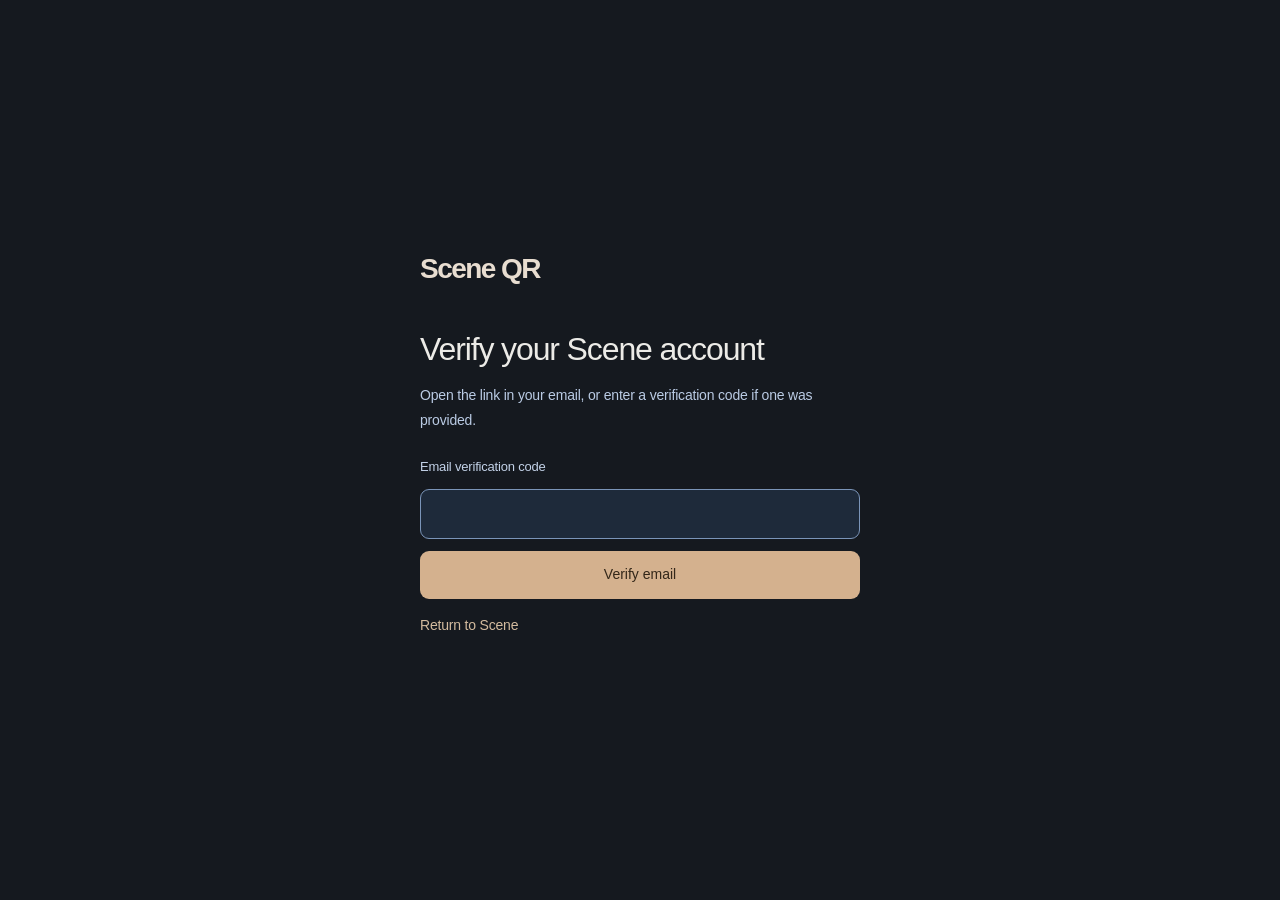
==== commit 67c893bd: "Apply Lundy graphite design and repair keyboard and guest failure states" ====
--- a/static/auth.html
+++ b/static/auth.html
@@ -1,3 +1,3 @@
 <!doctype html>
 <html lang="en"><head><meta charset="utf-8"><meta name="viewport" content="width=device-width,initial-scale=1"><title>Verify your Scene account</title><link rel="stylesheet" href="/static/style.css"><link rel="stylesheet" href="/static/signage.css"><link rel="stylesheet" href="/static/studio.css"><script src="/static/auth.js" defer></script></head>
-<body class="auth-page"><main class="container"><a class="auth-brand" href="/" aria-label="Scene home">scene.</a><h1>Verify your Scene account</h1><p>Open the link in your email, or enter a verification code if one was provided.</p><form id="onboard-form" hidden><label for="business-name">Business name</label><input id="business-name" minlength="2" maxlength="80" autocomplete="organization" required><label for="business-industry">Business type</label><select id="business-industry"><option value="auto">Automotive services</option><option value="restaurant">Restaurant</option><option value="barber">Barber / beauty</option><option value="retail">Retail</option></select><button type="submit">Create business workspace</button></form><form id="recover-form" hidden><label for="recover-email">Account email</label><input id="recover-email" type="email" autocomplete="email" maxlength="200" required><button type="submit">Send recovery email</button></form><form id="verify-form"><label for="code">Email verification code</label><input id="code" autocomplete="one-time-code" required maxlength="128"><button type="submit">Verify email</button></form><form id="password-form" hidden><label for="password">New password (12 or more characters)</label><input id="password" type="password" autocomplete="new-password" minlength="12" maxlength="128" required><button type="submit">Change password</button></form><p id="status" role="status" aria-live="polite"></p><p><a href="/">Return to Scene</a></p></main></body></html>
+<body class="auth-page"><main class="container"><a class="auth-brand" href="/" aria-label="Scene home">Scene QR</a><h1>Verify your Scene account</h1><p>Open the link in your email, or enter a verification code if one was provided.</p><form id="onboard-form" hidden><label for="business-name">Business name</label><input id="business-name" minlength="2" maxlength="80" autocomplete="organization" required><label for="business-industry">Business type</label><select id="business-industry"><option value="auto">Automotive services</option><option value="restaurant">Restaurant</option><option value="barber">Barber / beauty</option><option value="retail">Retail</option></select><button type="submit">Create business workspace</button></form><form id="recover-form" hidden><label for="recover-email">Account email</label><input id="recover-email" type="email" autocomplete="email" maxlength="200" required><button type="submit">Send recovery email</button></form><form id="verify-form"><label for="code">Email verification code</label><input id="code" autocomplete="one-time-code" required maxlength="128"><button type="submit">Verify email</button></form><form id="password-form" hidden><label for="password">New password (12 or more characters)</label><input id="password" type="password" autocomplete="new-password" minlength="12" maxlength="128" required><button type="submit">Change password</button></form><p id="status" role="status" aria-live="polite"></p><p><a href="/">Return to Scene</a></p></main></body></html>
--- a/static/studio.css
+++ b/static/studio.css
@@ -1,25 +1,19 @@
-/* Scene Studio. A hospitality-first product, with a clear stage for every role. */
-:root{--canvas:#241a2c;--surface:#302437;--raised:#3e3046;--ink:#fbf5ee;--ink-muted:#c6b8c8;--border:#67516b;--brand:#e9b995;--on-brand:#241a2c;--plum:#ad8fbc;--teal:#9dd8cd;--focus:#f3cdb0;--line:var(--border);--muted:var(--ink-muted);--gold:var(--brand);--max:1260px;--ease:cubic-bezier(.2,.7,.2,1);font-family:'Helvetica Neue',Arial,sans-serif}
-body{font-family:'Helvetica Neue',Arial,sans-serif;letter-spacing:-.015em}button,a,input,textarea,select{-webkit-tap-highlight-color:transparent}button,.btn{transition:background .18s,color .18s,transform .18s var(--ease),box-shadow .18s}.btn:active,.smallbtn:active{transform:translateY(1px)}a{text-underline-offset:5px}.container{width:min(calc(100% - 96px),var(--max))}.wordmark{font-size:30px;letter-spacing:-.075em;font-weight:800;text-transform:lowercase;gap:10px}.wordmark .brand-mark{display:none}.dotcap{color:inherit}.btn{font-size:14px;font-weight:600;min-height:48px;padding:12px 22px;border-radius:99px}.btn-primary{background:var(--brand);color:var(--on-brand);border-color:transparent}.btn-primary:hover{background:#f3cdb0;filter:none}.btn-glass,.btn-ghost{border-color:#ffffff38;background:transparent;color:var(--ink)}.btn-glass:hover,.btn-ghost:hover{background:#ffffff0b}.btn-big{min-height:54px}.landing{overflow:clip;background:#241a2c}.landing-nav{min-height:100px;border:0;height:100px;gap:30px}.nav-middle{display:flex;gap:32px;align-items:center}.nav-middle a{color:#d3c3d6;text-decoration:none;font-size:13px}.nav-middle a:hover{color:white}.nav-cta{gap:12px}.nav-cta .btn-ghost{border:0}.nav-cta .btn-primary{padding-inline:22px}.land-hero{grid-template-columns:1.05fr 1fr;min-height:690px;gap:40px;padding:40px 0 70px;position:relative}.release-note{display:flex;align-items:center;gap:10px;font-size:12px;color:#d7c1d9;margin-bottom:25px}.release-note .signal{width:6px;height:6px}.land-copy h1{font-size:clamp(72px,8.2vw,118px);line-height:.91;letter-spacing:-.085em;font-weight:550;margin:0 0 30px;max-width:690px}.hero-desc{font-size:16px;line-height:1.7;max-width:390px;color:#cbbdcd}.hero-cta{display:flex;gap:12px;margin-top:30px;flex-wrap:wrap}.hero-cta .btn{padding:14px 23px;font-size:13px;gap:15px}.hero-detail{font-size:11px;color:#b4a5b9;margin:20px 0 0}.play-icon{font-size:20px;line-height:1}.product-scene{height:610px;position:relative;display:grid;place-items:center;min-width:0}.scene-orbit{position:absolute;width:min(42vw,550px);aspect-ratio:1;border-radius:50%;background:radial-gradient(circle at 45% 44%,#80697b 0%,#5d405c 36%,#3a263f 61%,#241a2c 73%);opacity:.75}.scene-orbit:after{content:'';position:absolute;inset:7%;border:1px solid #dbc1d620;border-radius:50%}.scene-coordinate{position:absolute;top:44px;right:0;color:#b69bb9;font-size:11px;line-height:1.6}.scene-sign{width:300px;background:#e9c5a6;color:#35243b;border-radius:20px 20px 4px 4px;padding:26px 27px 20px;transform:rotate(-9deg) translate(-15px,-5px);box-shadow:15px 20px 0 #1a122066,0 35px 75px #140d1d80;position:relative}.scene-sign:after{content:'';position:absolute;bottom:-20px;left:0;width:100%;height:20px;background:#b88d72;clip-path:polygon(0 0,100% 0,92% 100%,6% 100%);border-radius:0 0 5px 5px}.scene-sign-head{display:flex;justify-content:space-between;gap:16px;font-size:11px;line-height:1.4}.tiny-symbol{font-size:42px;line-height:1}.scene-sign-title{font-size:63px;line-height:.95;letter-spacing:-.075em;font-weight:600;margin:42px 0 36px}.scene-sign-bottom{display:flex;gap:18px;align-items:center}.scene-sign-bottom img{width:100px;height:100px;background:#fff;border:5px solid #fff;border-radius:5px}.scene-sign-bottom b{display:block;font-size:11px;margin-bottom:6px}.scene-sign-bottom span{font-size:10px;line-height:1.5;display:block}.sign-wordmark{display:block;font-size:23px;font-weight:750;letter-spacing:-.08em;border-top:1px solid #35243b33;padding-top:14px;margin-top:20px}.floating-receipt{position:absolute;bottom:92px;right:-4px;display:flex;align-items:center;gap:13px;background:#fffaf3;color:#322839;border:1px solid #fff;border-radius:18px;padding:18px 20px;box-shadow:0 18px 45px #160e2155;transform:rotate(3deg)}.receipt-symbol{width:32px;height:32px;background:#dfebe5;border-radius:50%;display:grid;place-items:center;color:#275a4e}.floating-receipt small{display:block;color:#7b6d80;font-size:9px;margin-bottom:5px}.floating-receipt b{font-size:12px;font-weight:550}.receipt-wave{font-size:30px;color:#a799ad}.scene-footnote{position:absolute;bottom:26px;text-align:center;font-size:10px;color:#b6a2bd}.industry-ribbon{border-top:1px solid #6d547455;border-bottom:1px solid #6d547455;display:flex;align-items:center;justify-content:space-between;gap:24px;padding:30px 0 32px}.industry-ribbon>span{color:#bda8c5;font-size:11px;line-height:1.5}.industry-ribbon>div{font-size:17px;color:#e4d4e5;letter-spacing:-.04em}.connection-section{padding-top:110px;padding-bottom:110px;scroll-margin-top:35px}.section-intro{display:flex;justify-content:space-between;align-items:end;gap:60px;margin-bottom:48px}.section-kicker{font-size:12px;color:#caa4ce;margin-bottom:20px}.section-intro h2{font-size:clamp(36px,4.6vw,62px);line-height:1.03;letter-spacing:-.065em;font-weight:500}.section-intro>p{font-size:14px;line-height:1.8;max-width:300px;color:#c4b5ca}.tour-layout{display:grid;grid-template-columns:1fr 1fr;gap:70px;align-items:center}.tour-steps{display:grid}.tour-step{border:0;border-top:1px solid #ffffff20;background:transparent;color:#bca9c4;padding:30px 0;display:flex;align-items:start;gap:20px;text-align:left;border-radius:0}.tour-step:last-child{border-bottom:1px solid #ffffff20}.tour-step>span:nth-child(2){flex:1}.tour-step>span:last-child{font-size:20px;opacity:0;transition:opacity .2s}.tour-step.active>span:last-child{opacity:1}.step-index{font-size:11px;padding-top:4px;color:#a88caf;font-variant-numeric:tabular-nums}.tour-step b{display:block;font-size:21px;font-weight:500;letter-spacing:-.035em;margin-bottom:10px}.tour-step small{display:block;font-size:12px;line-height:1.7;max-width:285px;color:#ad9bb6}.tour-step.active{color:#faeee5}.tour-step.active .step-index{color:#edbf9b}.tour-stage{border:1px solid #735d7b55;border-radius:24px;background:#302438;overflow:hidden;min-width:0}.tour-stage-bar{display:flex;align-items:center;gap:9px;padding:18px 22px;border-bottom:1px solid #ffffff14;color:#c6afcf;font-size:10px}.tour-stage-bar>span:last-child{margin-left:auto;color:#dac7e1}.tour-screen{min-height:350px;display:grid;align-content:center;padding:35px 45px}.tour-stage-footer{padding:18px 22px;border-top:1px solid #ffffff14;display:flex;align-items:center;justify-content:space-between;gap:20px}.tour-stage-footer>span{font-size:11px;color:#c2adcb;max-width:250px;line-height:1.5}.tour-next{border:0;background:transparent;color:#f7d4b8;padding:8px 0;font-size:12px;min-width:64px;display:flex;justify-content:space-between;gap:12px}.tour-location{max-width:260px;width:100%;margin:auto;border-radius:20px;background:#e6c1a4;padding:23px;color:#36243c;position:relative;min-height:275px;box-shadow:0 20px 35px #1e132b60}.tour-mini-brand{font-size:21px;letter-spacing:-.08em;font-weight:700}.tour-location-icon{position:absolute;right:23px;top:23px}.tour-location-icon svg{width:32px;height:32px}.tour-location h3{font-size:40px;line-height:.97;letter-spacing:-.07em;font-weight:550;margin:35px 0 15px}.tour-location p{font-size:11px;line-height:1.6;margin-bottom:20px}.tour-mini-label{font-size:10px;display:block;color:inherit;opacity:.8}.tour-guest{background:#fffaf5;color:#34293a;border-radius:18px;max-width:320px;width:100%;margin:auto;padding:24px;min-height:275px}.tour-guest h3{font-size:29px;letter-spacing:-.06em;font-weight:550;margin:25px 0 7px}.tour-guest>p{font-size:12px;color:#7e6e85;margin-bottom:25px}.tour-action{display:flex;align-items:center;gap:10px;text-align:left;background:#35263d;color:white;border:0;border-radius:12px;padding:14px;min-height:52px;width:100%;font-size:12px}.tour-action svg{width:22px;height:22px}.tour-action>span:last-child{margin-left:auto;font-size:20px}.tour-receipt{margin-top:15px;border:1px solid #d7d2d9;border-radius:12px;padding:15px}.tour-receipt>span{font-size:10px;color:#37675a}.tour-receipt b{display:flex;justify-content:space-between;font-size:12px;margin:12px 0}.tour-receipt small{font-size:10px;font-weight:500;color:#8d632a}.tour-receipt p{font-size:10px;color:#7e6e85}.tour-ticket{max-width:340px;width:100%;margin:auto;background:#fffaf4;color:#35263d;border-top:6px solid #dca967;border-radius:10px 10px 18px 18px;padding:25px;box-shadow:0 20px 35px #1e132b60}.tour-ticket header{display:flex;justify-content:space-between;font-size:10px;color:#74647a}.tour-ticket h3{font-size:34px;letter-spacing:-.065em;font-weight:550;margin:30px 0 12px}.tour-ticket>p{font-size:15px;margin-bottom:30px}.tour-ticket footer{border-top:1px dashed #cbbccf;padding-top:20px;display:flex;align-items:center;justify-content:space-between;gap:15px}.tour-ticket .btn{font-size:12px;min-height:44px;padding:10px 18px;background:#36283e;color:white}.tour-status{font-size:11px;color:#855a24}.tour-status[data-status=in_progress],.tour-status[data-status=completed]{color:#286456}.business-section{background:#e9e3ea;color:#352a3c;padding:100px 0;scroll-margin-top:0}.business-section .section-kicker{color:#856788}.business-section .section-intro>p{color:#6f5e77}.business-tabs{display:flex;gap:10px;padding-bottom:28px;flex-wrap:wrap}.business-tabs button{border:1px solid #b8aabd;background:transparent;color:#67526f;border-radius:99px;padding:11px 22px;font-size:13px}.business-tabs button.active{color:#f9f0fa;background:#38283f;border-color:#38283f}.industry-showcase{border-top:1px solid #c3b4c9;display:grid;grid-template-columns:1fr 1fr;gap:100px;padding-top:55px;align-items:center}.industry-copy h3{font-size:36px;font-weight:500;line-height:1.1;letter-spacing:-.05em;margin-bottom:22px}.industry-copy p{font-size:14px;line-height:1.8;color:#6f5e77;max-width:370px}.industry-copy .text-button{color:#352a3c;font-size:13px;margin-top:20px;display:flex;align-items:center;gap:20px;min-height:44px}.industry-example{background:#f7f3f7;border:1px solid #d1c4d5;border-radius:22px;padding:27px 30px;box-shadow:0 15px 25px #412b4810;transform:rotate(2deg);color:#352a3c}.industry-example-head{border-bottom:1px solid #ded2e2;padding-bottom:23px;margin-bottom:12px;display:flex;justify-content:space-between;gap:15px;font-size:12px;align-items:center}.industry-example-head>span{display:flex;align-items:center;gap:9px}.industry-example-head svg{width:25px;height:25px}.industry-example-head b{font-weight:600}.industry-example-action{padding:17px 0;display:flex;justify-content:space-between;font-size:14px;border-bottom:1px solid #e3d9e6}.industry-example>small{display:block;font-size:10px;color:#7b6784;margin-top:22px;line-height:1.6}.closing-section{padding-top:95px;padding-bottom:0;text-align:center;position:relative}.closing-symbol{color:#e9b995;font-size:60px;margin-bottom:30px}.closing-section h2{font-size:clamp(38px,5.1vw,70px);line-height:1;letter-spacing:-.07em;font-weight:500}.closing-section>p{font-size:14px;color:#c4b0cd;margin:25px auto;max-width:400px;line-height:1.8}.closing-section .btn{margin:0 auto 55px}.closing-brand{display:block;font-size:clamp(100px,27vw,370px);line-height:.84;letter-spacing:-.09em;font-weight:650;color:#503958;user-select:none;padding-bottom:25px}.landing-footer{min-height:95px;border-top:1px solid #ffffff20;display:flex;align-items:center;justify-content:space-between;gap:24px;color:#baabc1;font-size:10px;letter-spacing:0}.landing-footer .wordmark{color:#f8edf9;font-size:24px;text-decoration:none}
-/* Workspace: daylight content framed by a plum navigation rail. */
-.app-shell{--canvas:#f2eff3;--surface:#fff;--raised:#e9e3ed;--ink:#342a3b;--ink-muted:#776880;--border:#d9d0df;--focus:#684c79;--brand:#4e345f;--on-brand:#fff;--line:var(--border);--muted:var(--ink-muted);--gold:#8b644d;color-scheme:light;background:var(--canvas);color:var(--ink);grid-template-columns:230px minmax(0,1fr)}.sidebar{--ink:#efe6f3;--ink-muted:#b4a1bf;--border:#594463;--brand:#e9b995;--on-brand:#35263d;background:#2d2035;border-right:0;padding:30px 18px 20px;color:var(--ink);gap:0}.sidebar-head{padding:0 14px 38px}.sidebar-head .wordmark{font-size:32px;color:#f9effb}.nav-label{color:#af99ba;font-size:10px;letter-spacing:0;padding:0 15px;margin-bottom:12px}.main-nav{gap:5px}.nav-button{background:transparent;border:0;border-radius:11px;color:#c4b2ce;min-height:48px;padding:12px 15px;font-size:13px;font-weight:450;gap:14px}.nav-button>span{display:flex;align-items:center;width:21px;font-size:18px;color:inherit}.nav-button svg{width:20px;height:20px}.nav-button.active{color:#fff5ef;background:#ffffff13;box-shadow:inset 3px 0 #e8b590}.nav-button:hover{background:#ffffff0b;color:#fff}.nav-bubble{background:#e9b995;color:#38263c;border:0;font-size:10px}.sidebar-guide{background:transparent;border:1px solid #614b6d;border-radius:15px;padding:18px 15px;margin-top:40px}.sidebar-guide-icon{font-size:28px;color:#e9b995;margin-bottom:14px}.sidebar-guide b{font-size:13px;letter-spacing:-.02em;font-weight:500}.sidebar-guide p{color:#786383;font-size:11px;line-height:1.7}.sidebar-guide .text-button{color:#e9bea1;font-size:10px;line-height:1.6;text-align:left}.logout{color:#c5b0d0;font-size:12px;min-height:48px;margin-top:15px}.workspace{min-width:0;background:#f2eff3}.workspace-header{background:#f9f7fa;border-bottom:1px solid #e0d8e5;min-height:85px;padding:20px 38px}.breadcrumb{letter-spacing:0;font-size:12px;color:#97889e}.breadcrumb strong{font-weight:500;color:#47324f}.breadcrumb span{color:#bfb3c7}.business-switcher{background:#fff;color:#503b5d;border:1px solid #ddd1e4;border-radius:99px;font-size:12px;max-width:230px;min-height:44px;padding:10px 15px}.header-right .live-pill{border:0;color:#6f6476;background:transparent;font-size:10px;letter-spacing:0}.header-right .live-pill .signal{background:#468675;width:5px;height:5px}.account-icon{border-radius:50%;background:#e6d9ed;color:#604473;border:1px solid #d9c8e3;font-size:12px;width:34px;height:34px}.workspace-main{padding:42px 38px 70px;max-width:1500px;margin:0 auto}.screen-label{font-size:11px;letter-spacing:0;font-weight:450;color:#8c719b;margin-bottom:10px}.heading-row{margin-bottom:32px;gap:22px;align-items:center}.heading-row h1{font-size:42px;line-height:1.12;letter-spacing:-.065em;font-weight:500;color:#342a3b}.heading-row p{color:#87778f;font-size:13px;line-height:1.8;max-width:550px;margin-top:10px}.app-shell .btn-ghost,.app-shell .btn-glass{color:#675271;border-color:#cbbdd4;background:#fff}.app-shell .btn-primary{background:#4f365f;color:white}.app-shell .btn-primary:hover{background:#68467b}.app-shell .btn{font-size:12px;min-height:44px;padding:11px 18px}.app-shell .panel{background:#fff;border:1px solid #e0d7e6;border-radius:20px;padding:25px;box-shadow:0 6px 20px #412e4c03}.panel h3,.panel-title h3{font-size:17px;font-weight:550;letter-spacing:-.035em;color:#493452}.panel .form-helper,.form-helper{font-size:12px;line-height:1.7;color:#81708b}.field,.app-shell input,.app-shell textarea,.app-shell select{background:#faf8fb;color:#47334f;border:1px solid #ccbed5;border-radius:10px;font-size:14px;min-height:44px;padding:11px 13px}.app-shell input[type=checkbox]{min-height:20px;width:20px;accent-color:#68447d}.form-field label{font-size:11px;font-weight:500;color:#786383;letter-spacing:0}.smallbtn{background:#f6f2f8;border:1px solid #d7c9df;color:#614c6d;font-size:11px;border-radius:99px}.smallbtn:hover{background:#e9dfee}.text-button{color:#705181;font-size:12px}.danger-btn{border-color:#d8b5bc;color:#9d3548}.request-tools{gap:12px;grid-template-columns:2fr 1fr 1fr 1fr auto;align-items:end}.request-tools .field{font-size:13px;padding:12px;min-width:0}.filter-row{gap:8px;margin-bottom:25px;padding-bottom:18px;border-bottom:1px solid #e6dfe9}.chip{background:#f5f1f7;color:#7d668a;border:1px solid #dfd4e5;font-size:11px;min-height:40px;padding:9px 14px;border-radius:99px}.chip.active{background:#4f365f;color:white;border-color:#4f365f}.request-list{display:grid;grid-template-columns:repeat(2,minmax(0,1fr));gap:18px}.request-card.ticket{background:#fcfafc;color:#382c40;border:1px solid #e0d5e7;border-top:4px solid #c99a57;border-radius:10px 10px 18px 18px;padding:22px;display:block;box-shadow:none;animation:none;min-width:0}.ticket.in_progress{border-top-color:#6b8f89}.ticket.completed{border-top-color:#8a9b76;background:#fafbfa}.ticket-top{display:flex;align-items:center;justify-content:space-between;gap:16px}.ticket-top h2{font-size:28px;letter-spacing:-.06em;font-weight:550;color:#44304f;margin:0}.ticket-number{font-size:10px;color:#9c8ca6;font-family:inherit;letter-spacing:0}.ticket .request-body p.ticket-message{font-size:15px;margin:21px 0;color:#5a4765;line-height:1.7}.ticket .request-body p{font-size:12px;color:#87718f}.ticket-footer{border-top:1px dashed #d0bfda;padding-top:18px;margin-top:23px;display:flex;align-items:center;justify-content:space-between;gap:14px}.ticket-footer:before,.ticket-footer:after{display:none}.ticket-footer>div{display:flex;gap:12px;align-items:center;flex-wrap:wrap}.ticket-footer time{font-size:10px;color:#8c7a98}.ticket-footer .btn{border-radius:99px;min-width:90px}.ticket-done{font-size:11px;color:#517163}.status{font-size:10px;border-radius:99px;padding:5px 10px;border:1px solid transparent}.status.open{color:#8b6327;background:#f3e7d2;border-color:#e4cfaa}.status.in_progress{color:#3f6e65;background:#e1eeea;border-color:#b9d0c9}.status.completed{color:#4b6d4f;background:#e9f0e6;border-color:#c8d8c0}.request-pages span{font-size:11px;color:#8d779b}.request-pages .btn:disabled{opacity:.5}.request-list>.empty-state{grid-column:1/-1;min-height:250px;display:grid;place-items:center;text-align:center;color:#8c7699;font-size:14px;max-width:none;padding:45px}.empty-state:before{color:#786383}.workspace-footer{color:#9b89a6;border-top:1px solid #ded3e5;background:#f7f4f8;letter-spacing:0;font-size:9px;padding:20px 38px}.hero-panel{background:#3d2c49;color:#f2e7f5;border:1px solid #4d385c;border-radius:22px;padding:35px;box-shadow:none}.hero-panel h2{font-size:38px;font-weight:500;letter-spacing:-.05em;line-height:1.1;color:#f2e7f5}.hero-panel h2 em{font:inherit;color:#e9bb9c}.hero-panel p{color:#bfacce;font-size:13px;line-height:1.8}.hero-panel .screen-label{color:#d3b6df}.hero-panel .btn-primary{background:#e5b896;color:#38263e}.floor-map{box-shadow:none;background:#624d6e;border-color:#b69ac340}.map-table{background:#dbc1d4;color:#3d2c49;border-color:#b69ac3;box-shadow:none}.stats-grid{gap:16px;margin:25px 0}.stat-card{background:white;border:1px solid #ded4e5;border-radius:16px;padding:22px;box-shadow:none}.stat-card:after{display:none}.stat-card>span{color:#8d779b;font-size:11px;text-transform:none;letter-spacing:0}.stat-card>b{color:#4b3459;font-size:34px;font-weight:500;letter-spacing:-.06em;margin:14px 0 8px}.stat-card>small{font-size:10px;color:#786383}.quick-buttons button{background:#f6f2f8;border:1px solid #ddcfe5;color:#6c4c80;font-size:12px;border-radius:12px}.activity-row{border-color:#e8dfee}.activity-info b{color:#6b4e7b;font-size:11px}.activity-info span{color:#95809f;font-size:11px}.activity-icon,.catalog-emoji{background:#f0e7f3;border-color:#dfd0e6;color:#8a669b}.row-main b{color:#553c65;font-weight:550;font-size:14px}.row-main small{color:#94809e;font-size:11px}.price{color:#73507b;font-size:12px}.catalog-row,.team-row{border-color:#e9dfed}.tag,.industry-pill{background:#efe5f4;border:1px solid #dfcde8;color:#8a659d;font-size:10px}.qr-card{background:#fdfbfe;border:1px solid #ded2e5;border-radius:18px;padding:23px;color:#563b65}.qr-card h4{font-size:17px;font-weight:550;letter-spacing:-.03em}.qr-card h4 a{color:#604173}.qr-card p{font-size:11px;color:#95809f}.qr-card .qr-image{background:white;border-radius:12px;box-shadow:0 6px 18px #52315e0a;border:8px solid white;width:170px;height:170px}.station-editor summary{font-size:11px;color:#8c6d9d;min-height:44px}.station-editor{border-color:#e3d5ea}.station-settings label{font-size:12px;color:#826690}.station-active{font-size:11px;color:#8d6f9c}.qr-paused{border-color:#cdb9d7;color:#987fa4;background:#f2ecf5}.metric-big{font-size:48px;font-weight:450;color:#604073;letter-spacing:-.065em}.analytics-table th{color:#79598c}.analytics-table th,.analytics-table td{border-color:#e4d7eb;font-size:11px}.analytics-table td{color:#8b6b9e}.analytics-count{font-size:12px;color:#82618f}.progressbar{background:#eee5f4;height:6px}.progressbar>span{background:#9777ad}.warn-note{color:#8d6c41;background:#fbf5e9;border-color:#eddfbf;font-size:11px}.brand-table-preview{border-radius:20px;box-shadow:none}.auth-error{background:#fff0f1;border-color:#e2b3ba;color:#a63043}.app-shell .icon-btn{background:white;border-color:#d9c7e3;color:#735180}.panel .team-row b{font-size:13px;color:#684777}.panel .team-row small{font-size:11px;color:#786383}.app-shell .panel .guest-feedback{background:#f6eff9;border-color:#d9c5e3;color:#886697}
-/* Guest: a branded cover and quiet, tactile controls. */
-.guest-shell{background:#eae5ed}.phone-content{background:#f8f5f9!important}.guest-design{--canvas:#f8f5f9;--surface:#fff;--raised:#ece5f0;--ink:#35283d;--ink-muted:#7f6a88;--border:#ddd0e4;--focus:#604473}.table-tent{border-radius:0 0 30px 30px;padding:calc(30px + env(safe-area-inset-top)) 30px 36px!important;position:relative}.table-tent:after{display:block!important;content:''!important;position:absolute!important;right:-40px!important;top:70px!important;width:200px!important;height:200px!important;border:1px solid currentColor!important;opacity:.12!important;border-radius:50%!important;background:none!important;font-size:0!important;pointer-events:none}.table-tent-top{font-size:11px;padding-bottom:38px}.scene-stamp{border:0;font-size:15px;letter-spacing:-.06em;padding:0}.spot{font-size:clamp(68px,18vw,100px);font-weight:550;letter-spacing:-.075em;line-height:.94;margin-bottom:30px;position:relative;z-index:1}.table-tent h1{font-size:19px!important;font-weight:500!important}.table-tent p{font-size:12px!important;line-height:1.7!important;max-width:320px;opacity:.8}.guest-pad{padding:30px!important}.guest-h{font-size:24px!important;font-weight:500!important;letter-spacing:-.045em;margin-bottom:20px!important}.guest-actions{gap:9px}.guest-action{border:1px solid #dfd4e5!important;border-radius:14px;padding:17px!important;min-height:64px;gap:15px;background:white!important;box-shadow:0 3px 8px #4a305505!important}.guest-action>span:first-child{color:#8e6c9f;background:#f1eaf5;border-radius:9px;width:35px;height:35px;display:grid;place-items:center;font-size:20px}.guest-action svg{width:22px;height:22px}.guest-action>span:nth-child(2){font-size:14px;font-weight:500;color:#5a3d6b}.guest-action .action-arrow{font-size:18px;color:#786383}.guest-action:hover{background:#f9f5fc!important}.guest-service,.receipt-stack,.guest-menu{margin-bottom:36px}.guest-product{padding:23px 0;gap:20px}.guest-product-info small{font-size:10px!important;color:#786383!important;letter-spacing:0}.guest-product-info h3{font-size:17px!important;font-weight:500!important;letter-spacing:-.035em}.guest-product-info p{font-size:12px!important;line-height:1.8!important;color:#786383!important}.guest-product-info b{font-size:13px;font-weight:600;color:#755185}.guest-product>button{border-color:#dbc8e5!important;background:#efe4f4!important;color:#9b71b1!important;box-shadow:none!important}.category-chip{background:white;border-color:#d6c1e1;color:#9a7aaa;font-size:11px}.category-chip.active{background:#614076;color:white;border-color:#614076}.guest-cart{border-color:#dfcde7;box-shadow:0 8px 25px #63407806;border-radius:20px}.guest-cart-actions button{background:#614076;border-color:#614076;color:white;font-size:12px;border-radius:99px}.guest-cart-actions .alt{background:white;color:#786383;border-color:#d8c2e3}.quantity-controls button{background:#f7f0fa;color:#9771aa;border-color:#d9c5e4;border-radius:50%}.receipt{border:1px solid #dfcce8;border-radius:15px;background:#fff;padding:18px 20px}.receipt small{font-size:10px;color:#786383}.receipt b{font-size:13px;color:#755284;font-weight:500}.receipt-status{font-size:10px;border-radius:99px;padding:5px 11px}.question-details{border-color:#dcc8e5;border-radius:16px}.question-details summary{font-size:13px;font-weight:500;color:#9167a5;padding:21px}.question-details summary span{color:#786383}.guest-message{color:#9670aa}.guest-message .btn{background:#614076;border-radius:99px;color:white;font-size:13px}.guest-message input,.guest-message textarea,.guest-cart textarea{border-color:#cbb4d8!important;background:#fdfbfe!important;color:#765184!important;font-size:16px!important}.guest-consent input{accent-color:#856099}.guest-fineprint{color:#9e7fb0;font-size:10px}.guest-fineprint b{font-size:17px;font-weight:650;letter-spacing:-.065em;color:#7b528f}.guest-feedback{background:#fff;color:#8d699f;border-color:#dac2e5;line-height:1.8}.guest-feedback .smallbtn{border-color:#d7bde4;color:#996ead}.guest-sub{color:#786383!important}.guest-catalog-tools input{border-color:#d5bcdf;color:#9c78ae}.guest-catalog-tools input::placeholder{color:#786383}.guest-menu .menu-heading>span{color:#786383}.guest-cart label,.guest-message label{font-size:12px;color:#8a629e}.guest-cart .cart-line p{color:#976eaa}.guest-cart h2{font-weight:500;font-size:20px;letter-spacing:-.04em;color:#835b98}.guest-cart-actions strong{color:#88629e}.guest-cart .quantity-controls span{color:#9671a9}.guest-cart>p{color:#786383}.guest-message small,.guest-message p{color:#786383}.guest-feedback button{font-size:11px}.loading-phone{background:#f8f5f9;color:#786383}.guest-shell .btn{color:inherit}.standalone-guest .phone-edge{background:#f8f5f9!important}.guest-topbar .wordmark{color:#624075}.guest-topbar .btn{color:#8b639d!important;border-color:#d7bee1}.guest-shell .guest-topbar{background:#f8f5f9!important}.receipt-stack .guest-sub{font-size:11px!important}
-/* Account sheets carry the same identity without blocking the work. */
-.modal-backdrop{background:#21152ddd;backdrop-filter:blur(8px)}.auth-card{background:#f8f4fa;color:#604274;border:1px solid #d9c3e6;border-radius:26px;padding:40px;box-shadow:0 35px 100px #160e1c70;max-width:460px}.auth-logo{font-size:29px;text-transform:lowercase;letter-spacing:-.07em;color:#6f4987}.auth-logo .brand-mark{display:none}.auth-card .eyebrow{color:#786383;font-weight:450;font-size:11px;letter-spacing:0;margin-top:32px}.auth-card h2{color:#68437f;font-weight:500;font-size:36px;letter-spacing:-.06em;line-height:1.1;margin:12px 0}.auth-description{font-size:13px;color:#786383;line-height:1.7;margin-bottom:27px}.auth-card form label{font-size:11px;letter-spacing:0;font-weight:500;color:#786383}.auth-card form input,.auth-card form select{background:white;border:1px solid #ccb0dc;color:#9267ab;font-size:16px;border-radius:11px;min-height:49px;padding:12px 14px}.auth-card input::placeholder{color:#786383}.auth-card .btn-primary{background:#76528e;color:#fff;border-radius:99px;margin-top:8px}.modal-x{color:#786383;min-width:44px;min-height:44px;right:12px;top:12px}.auth-card .switch-auth{color:#786383;font-size:12px;letter-spacing:0;font-weight:450;line-height:1.5;display:block;text-align:center;padding:18px 0 0}.auth-card .auth-error{background:#fff0f1;color:#a8415e;border-color:#e7b6c5}.auth-brand{display:block;color:#bf9cd1!important;font-weight:650;letter-spacing:-.08em;font-size:32px;text-decoration:none;margin-bottom:40px}.auth-page{background:#2e2038;--brand:#e9b995;--on-brand:#3d2a48;--surface:#3e2b4a;--canvas:#2e2038;--ink:#f6eafa;--ink-muted:#c9afd6;--border:#8a659f}.auth-page .container{background:transparent;border:0;padding:35px 20px;max-width:460px}.auth-page h1{font-weight:500;font-size:38px;letter-spacing:-.06em;line-height:1.1}.auth-page p{font-size:13px;color:#c6a8d6}.auth-page input,.auth-page select{background:#3b2849;color:#e3c4f4;border-color:#866399;border-radius:11px}.auth-page label{font-size:12px;color:#cbb0da}.auth-page button{border-radius:99px;font-weight:500;background:#ebbd9d;color:#4a3458}.auth-page a{color:#d3b3e5}.toast{background:#4c345c;color:#f2e0fc;border-color:#9774ac;font-size:12px;border-radius:14px;box-shadow:0 10px 25px #2a173e25}
-@keyframes scene-enter{from{opacity:.5;transform:translateY(10px)}to{opacity:1;transform:none}}.land-copy{animation:scene-enter .7s var(--ease) both}.tour-screen>div{animation:scene-enter .25s var(--ease) both}
-@media(min-width:1100px){.guest-shell{padding:36px 0}.phone-frame{max-width:560px!important;box-shadow:0 20px 60px #63407812!important;border-radius:24px}.table-tent{border-radius:24px 24px 30px 30px}.phone-content,.guest-design{border-radius:24px!important}}
-@media(max-width:1100px){.container{width:calc(100% - 64px)}.nav-middle{gap:20px}.nav-middle a{font-size:11px}.land-hero{min-height:600px;gap:25px}.land-copy h1{font-size:88px}.product-scene{height:560px}.scene-sign{width:270px;padding:23px}.scene-sign-title{font-size:58px}.floating-receipt{bottom:65px;right:-8px;padding:15px 18px}.scene-coordinate{display:none}.tour-layout{gap:40px}.tour-screen{padding:25px}.industry-showcase{gap:60px}.workspace-main{padding:30px 24px 60px}.workspace-header{padding:18px 24px}.heading-row h1{font-size:36px}.request-tools{grid-template-columns:repeat(2,minmax(0,1fr))}.request-tools .form-field:first-child{grid-column:1/-1}.request-tools>.btn{justify-self:start}.request-list{grid-template-columns:1fr}.app-shell{grid-template-columns:210px minmax(0,1fr)}.sidebar{padding-inline:12px}.request-card.ticket{padding:22px}.analytics-grid{grid-template-columns:repeat(2,minmax(0,1fr))}}
-@media(max-width:850px){.container{width:calc(100% - 48px)}.nav-middle{display:none}.landing-nav{height:84px;min-height:84px}.land-hero{grid-template-columns:1fr;gap:0;min-height:0;padding:45px 0 20px}.land-copy{max-width:640px}.land-copy h1{font-size:clamp(68px,12vw,100px);line-height:.95;max-width:600px}.land-copy h1 br:last-child{display:none}.hero-desc{max-width:460px;font-size:15px}.hero-cta .btn{width:auto}.product-scene{height:530px;width:100%;max-width:510px;margin:10px auto 0}.scene-orbit{width:460px;max-width:100%}.scene-sign{width:280px;transform:rotate(-8deg) translate(-5px,0)}.scene-sign-title{font-size:60px}.floating-receipt{right:0;bottom:70px}.scene-footnote{bottom:12px}.industry-ribbon{flex-wrap:wrap;justify-content:flex-start;gap:22px 35px;padding:25px 0}.industry-ribbon>span{flex-basis:100%;font-size:11px}.industry-ribbon>span br{display:none}.industry-ribbon>div{font-size:15px}.connection-section{padding-top:75px;padding-bottom:75px}.section-intro{gap:30px;align-items:start;flex-direction:column;margin-bottom:35px}.section-intro h2{font-size:44px}.section-intro>p{max-width:400px;font-size:13px}.tour-layout{grid-template-columns:1fr;gap:30px}.tour-step{padding:20px 0;gap:18px}.tour-step b{font-size:19px}.tour-step small{max-width:none;font-size:12px}.tour-stage{max-width:550px;width:100%;margin:auto}.tour-screen{padding:30px;min-height:350px}.business-section{padding:75px 0}.industry-showcase{grid-template-columns:1fr;gap:40px;padding-top:35px}.industry-copy h3{font-size:32px}.industry-copy p{max-width:550px;font-size:13px}.industry-example{max-width:500px;width:100%;margin:auto;transform:rotate(1deg)}.closing-section{padding-top:65px}.closing-section h2{font-size:48px}.closing-brand{font-size:29vw}.landing-footer{padding-block:25px;flex-wrap:wrap}.landing-footer .wordmark{flex-basis:100%}.app-shell{grid-template-columns:1fr}.sidebar{width:265px}.workspace-header{height:auto;min-height:75px;padding:15px 22px}.workspace-main{padding:30px 22px 55px}.workspace-head-left .icon-btn{display:grid}.workspace-header .breadcrumb{display:block}.sidebar-head{padding:0 14px 30px}.sidebar-head .mobile-close{border-color:#715080;color:#dfc9eb;background:transparent}.heading-row h1{font-size:35px}.request-list{grid-template-columns:repeat(2,minmax(0,1fr))}.ticket-top h2{font-size:24px}.ticket-footer{flex-wrap:wrap}.ticket-footer .btn{margin-left:auto}.qr-grid{grid-template-columns:repeat(auto-fill,minmax(200px,1fr))}.workspace-footer{padding:20px 22px}.app-shell .two-cols{grid-template-columns:1fr}.business-switcher{max-width:210px}.business-tabs button{font-size:12px;padding:10px 18px}}
-@media(max-width:600px){.container{width:calc(100% - 40px)}.landing-nav{height:80px;min-height:80px}.landing-nav .wordmark{font-size:30px}.nav-cta{gap:6px}.nav-cta .btn-ghost{display:inline-flex;font-size:12px;padding:8px}.nav-cta .btn-primary{font-size:12px;min-height:42px;padding:10px 15px}.nav-cta .btn-primary>span{display:none}.land-hero{padding-top:25px;padding-bottom:15px}.release-note{font-size:10px;margin-bottom:25px;gap:8px}.land-copy h1{font-size:clamp(62px,15.8vw,86px);line-height:.93;letter-spacing:-.08em;margin-bottom:24px}.land-copy h1 br:last-child{display:block}.hero-desc{font-size:14px;line-height:1.8;max-width:345px}.hero-cta{margin-top:24px;gap:9px}.hero-cta .btn{min-height:49px;padding:12px 17px;font-size:11px;gap:8px}.hero-cta .btn-primary{flex:1}.hero-detail{font-size:10px;margin-top:18px}.product-scene{height:490px;margin-top:12px}.scene-sign{width:250px;padding:22px;transform:rotate(-8deg) translate(-4px,0)}.scene-sign-title{font-size:54px;margin:30px 0}.scene-sign-head{font-size:10px}.scene-sign-bottom img{width:83px;height:83px}.scene-sign-bottom{gap:15px}.scene-sign-bottom b{font-size:10px}.scene-sign-bottom span{font-size:9px}.scene-orbit{width:375px}.tiny-symbol{font-size:35px}.floating-receipt{bottom:53px;padding:14px;gap:10px;border-radius:14px;right:-4px}.floating-receipt b{font-size:11px}.floating-receipt small{font-size:9px}.receipt-symbol{height:28px;width:28px}.receipt-wave{display:none}.scene-footnote{bottom:0;font-size:9px}.industry-ribbon{margin-top:20px;gap:18px 26px}.industry-ribbon>div{font-size:14px}.connection-section{padding-top:65px;padding-bottom:60px}.section-intro h2{font-size:39px}.section-kicker{font-size:10px;margin-bottom:15px}.section-intro>p{font-size:12px;line-height:1.8}.section-intro{gap:23px}.tour-step b{font-size:17px;margin-bottom:7px}.tour-step small{font-size:11px}.tour-stage{border-radius:19px}.tour-stage-bar{padding:16px 18px;font-size:9px;gap:7px}.tour-screen{padding:25px;min-height:355px}.tour-stage-footer{padding:15px 18px;gap:15px}.tour-stage-footer>span{font-size:10px;max-width:190px}.tour-next{font-size:11px}.tour-ticket{padding:22px}.tour-ticket h3{font-size:31px}.tour-ticket .btn{font-size:11px;padding:10px 15px}.business-section{padding:60px 0}.business-tabs{gap:8px}.business-tabs button{padding:10px 14px;font-size:11px}.industry-copy h3{font-size:30px}.industry-copy p{font-size:12px}.industry-example{padding:23px}.industry-example-head{font-size:11px}.industry-example-action{font-size:13px}.industry-example>small{font-size:9px}.closing-section h2{font-size:39px}.closing-section>p{font-size:12px;max-width:280px}.closing-section .btn{font-size:12px;margin-bottom:55px}.closing-symbol{font-size:45px;margin-bottom:25px}.closing-brand{font-size:29vw;padding-bottom:15px}.landing-footer{font-size:9px;gap:14px}.landing-footer .wordmark{font-size:25px}.heading-row{gap:18px;align-items:flex-start}.heading-row h1{font-size:34px}.heading-row p{font-size:12px}.app-shell .heading-row>.btn{font-size:11px}.workspace-main{padding:28px 17px 45px}.workspace-header{padding:13px 17px}.workspace-head-left .breadcrumb{display:none}.business-switcher{max-width:230px;font-size:12px}.header-right{flex-wrap:nowrap}.workspace-head-left{flex-shrink:0}.request-list{grid-template-columns:1fr}.request-tools{gap:12px}.request-tools .form-field{flex-basis:auto}.request-tools .form-field:first-child{grid-column:1/-1}.request-tools .field{font-size:16px}.request-tools>.btn{font-size:11px}.app-shell .panel{padding:20px 17px;border-radius:18px}.chip{font-size:10px;padding:9px 11px;min-height:40px}.filter-row{gap:6px}.request-card.ticket{padding:21px 18px}.ticket-top h2{font-size:28px}.ticket .request-body p.ticket-message{font-size:15px}.ticket-footer .btn{font-size:12px}.ticket-footer{flex-wrap:nowrap}.stats-grid{grid-template-columns:1fr 1fr;gap:12px}.stat-card{padding:20px 17px}.stat-card>b{font-size:32px}.hero-panel{padding:27px}.hero-panel h2{font-size:32px}.hero-panel p{font-size:12px}.analytics-grid{grid-template-columns:1fr}.app-shell .field,.app-shell input,.app-shell select,.app-shell textarea{font-size:16px}.business-switcher{font-size:12px!important}.team-row select{width:auto}.workspace-footer{padding:20px 17px;gap:12px}.auth-card{padding:32px 25px;border-radius:23px}.auth-card h2{font-size:34px}.auth-logo{font-size:28px}.auth-card form label{font-size:12px}.guest-pad{padding:28px 22px!important}.table-tent{padding:calc(28px + env(safe-area-inset-top)) 25px 34px!important}.table-tent-top{font-size:10px;padding-bottom:38px}.spot{font-size:clamp(64px,18vw,85px)}.table-tent h1{font-size:19px!important}.table-tent p{font-size:12px!important}.guest-action{padding:15px!important}.guest-product-info h3{font-size:17px!important}.guest-product-info p{font-size:12px!important}.guest-product{gap:20px}.guest-h{font-size:24px!important}.auth-page .container{padding:30px 10px}.auth-page h1{font-size:34px}}
-@media(max-width:360px){.container{width:calc(100% - 32px)}.nav-cta .btn-primary{padding:10px 12px}.land-copy h1{font-size:62px}.hero-cta .btn{padding:12px;font-size:10px}.floating-receipt{right:-2px;padding:12px;bottom:50px}.scene-sign{width:230px;padding:20px}.scene-sign-title{font-size:50px}.product-scene{height:470px}.scene-sign-bottom img{width:75px;height:75px}.scene-sign-bottom span{font-size:9px}.tour-screen{padding:20px}.tour-stage-bar{padding-inline:14px;font-size:8px}.industry-ribbon{gap:16px 22px}.industry-ribbon>div{font-size:13px}.heading-row h1{font-size:30px}.request-tools{grid-template-columns:1fr}.request-tools .form-field:first-child{grid-column:auto}.ticket-footer>div{gap:6px}.ticket-footer .btn{min-width:82px;padding:10px}.guest-pad{padding:25px 18px!important}}
-@media(prefers-reduced-motion:reduce){*,*::before,*::after{animation:none!important;transition:none!important;scroll-behavior:auto!important}}
-
-/* Small text remains legible on pale surfaces. */
-.app-shell .heading-row p,.app-shell .form-helper,.app-shell .row-main small,.app-shell .workspace-footer,.app-shell .ticket-footer time,.app-shell .ticket-number,.app-shell .stat-card>small,.app-shell .qr-card p,.app-shell .request-pages>span,.app-shell .activity-info span,.app-shell .panel .team-row small{color:#75647e}
-.guest-design .guest-sub,.guest-design .guest-product-info small,.guest-design .guest-product-info p,.guest-design .guest-fineprint,.guest-design .guest-message label,.guest-design .guest-message p,.guest-design .guest-message small,.guest-design .guest-cart>p,.guest-design .menu-heading>span,.guest-design .guest-feedback{color:#716077!important}
-.auth-card .auth-description,.auth-card .switch-auth,.auth-card .eyebrow,.auth-card form label{color:#796084}
-.auth-card form input,.auth-card form select{color:#5d426c}.auth-card input::placeholder{color:#846c90}
-.app-shell .workspace input:not([type=checkbox]):not([type=color]),.app-shell .workspace textarea,.app-shell .workspace select{font-size:16px}
-.guest-design .guest-product>button{color:#735185!important;border-color:#bca4c8!important}
-.guest-design .guest-cart-actions button{color:white}.guest-design .guest-cart-actions .alt{color:#71577f}.guest-design .guest-message .btn{color:#fff}
+/* Scene / Graphite. Shared semantic tokens; the guest keeps the business accent. */
+:root{--canvas:#111214;--surface:#191b1f;--raised:#24262b;--ink:#f6f2eb;--ink-muted:#b0b1b6;--border:#41444c;--brand:#dfb28c;--on-brand:#191613;--plum:#b4a0c9;--teal:#92cabe;--focus:#f2c7a3;--positive:#92cabe;--warning:#e3bd78;--danger:#ffaaa5;--line:var(--border);--muted:var(--ink-muted);--gold:var(--brand);--r:20px;--r-s:12px;--max:1240px;--ease:cubic-bezier(.2,.75,.25,1);color-scheme:dark;--s1:4px;--s2:8px;--s3:12px;--s4:16px;--s6:24px;--s8:32px;--s12:48px;--s16:64px}
+*{box-sizing:border-box}html{scroll-padding-top:36px}body{background:var(--canvas);color:var(--ink);font:400 16px/1.5 -apple-system,BlinkMacSystemFont,'Segoe UI',sans-serif;letter-spacing:-.012em}h1,h2,h3,h4{font-weight:550}p,b,h1,h2,h3,h4,small{overflow-wrap:anywhere}a{text-underline-offset:5px}button,a,input,textarea,select{-webkit-tap-highlight-color:transparent}button,.btn{transition:background .18s var(--ease),color .18s,transform .18s var(--ease),border-color .18s;touch-action:manipulation}button:active,.btn:active{transform:scale(.985)}button:disabled{cursor:default;opacity:.5}:focus-visible{outline:3px solid var(--focus)!important;outline-offset:4px!important}.container{width:min(calc(100% - 96px),var(--max))}.btn{border-radius:12px;min-height:48px;padding:12px 20px;font-size:.875rem;font-weight:600;letter-spacing:-.01em;gap:20px}.btn-primary{background:var(--brand);color:var(--on-brand);border:1px solid transparent;box-shadow:0 0 0 1px #ffffff08 inset}.btn-primary:hover{background:#ecc5a4;filter:none;transform:none}.btn-ghost,.btn-glass{background:transparent;color:var(--ink);border:1px solid var(--border);box-shadow:none}.btn-ghost:hover,.btn-glass:hover{background:#ffffff08;border-color:#72757e}.btn-big{min-height:52px}.signal{width:6px;height:6px;background:var(--teal);animation:none;box-shadow:none}.wordmark{font-size:24px;font-weight:650;letter-spacing:-.06em;gap:10px;color:var(--ink);text-decoration:none}.wordmark .brand-mark{display:none}.logo-qr{font-size:11px;letter-spacing:0;font-weight:500;border:1px solid #777a8355;border-radius:5px;padding:3px 5px;margin-left:0}.scene-logo{width:27px;height:27px;display:grid;grid-template-columns:1fr 1fr;gap:3px;transform:rotate(-8deg)}.scene-logo i{border:2px solid currentColor;border-radius:3px}.scene-logo i:last-child{grid-column:2;background:var(--brand);border-color:var(--brand)}.dotcap{color:var(--brand)}.landing{background:var(--canvas);overflow:clip}.landing-nav{height:90px;min-height:90px;border:0;gap:30px}.nav-middle{display:flex;gap:32px}.nav-middle a{color:#bebfc5;font-size:.8125rem;text-decoration:none}.nav-middle a:hover{color:var(--ink)}.nav-cta{gap:12px}.nav-cta .btn-ghost{border:0;font-size:.8125rem}.nav-cta .btn-primary{min-height:44px;font-size:.8125rem;padding:10px 17px}.scene-hero{padding-top:50px;padding-bottom:0}.hero-copy{display:grid;grid-template-columns:1.3fr 1fr;column-gap:90px;align-items:center;position:relative;padding:0 0 55px}.hero-intro{grid-column:1/-1;display:flex;align-items:center;gap:10px;color:#b5b6bd;font-size:.75rem;margin-bottom:24px}.hero-copy h1{font-size:clamp(58px,6.5vw,92px);line-height:1.015;letter-spacing:-.065em;font-weight:550;grid-column:1;grid-row:2/5;margin:0}.hero-desc{font-size:1rem;line-height:1.8;color:#b6b7be;max-width:none;grid-column:2;align-self:end;margin:0 0 22px}.hero-cta{grid-column:2;display:flex;gap:12px;margin:0;flex-wrap:wrap;align-self:center}.hero-cta .btn{padding:12px 18px;min-height:48px;font-size:.8125rem;gap:15px}.hero-detail{grid-column:2;font-size:.6875rem;line-height:1.6;color:#a8aab2;margin-top:17px;align-self:start}.play-icon{font-size:20px;font-weight:400;line-height:1}.experience-stage{position:relative;border:1px solid #3c3f46;border-radius:24px;background:#17191d;overflow:hidden;isolation:isolate;scroll-margin-top:24px;box-shadow:0 20px 80px #0004}.stage-ambient{position:absolute;inset:0;z-index:-1;background:radial-gradient(ellipse at 36% 65%,#6a4e3d30,transparent 47%),radial-gradient(ellipse at 80% 35%,#64596d22,transparent 45%),linear-gradient(125deg,#1d2025,#121316)}.stage-grid{position:absolute;z-index:-1;inset:65% -20% -20%;background-image:linear-gradient(#72778216 1px,transparent 1px),linear-gradient(90deg,#72778216 1px,transparent 1px);background-size:58px 58px;transform:perspective(300px) rotateX(53deg);mask-image:linear-gradient(transparent,#0008)}.stage-top{position:relative;display:flex;align-items:center;justify-content:space-between;gap:25px;padding:22px 30px;border-bottom:1px solid #ffffff0d}.stage-caption,.sample-label{font-size:.6875rem;color:#b8b9c1}.sample-label{border:1px solid #555960;border-radius:99px;padding:5px 9px;color:#aeb0b8}.flow-controls{display:flex;gap:4px;border:1px solid #52555d;background:#111215;border-radius:99px;padding:4px}.flow-controls button{border:0;background:transparent;color:#aeb0b7;border-radius:99px;min-height:38px;min-width:100px;padding:7px 16px;font-size:.75rem;display:flex;gap:9px;align-items:center;justify-content:center}.flow-controls button span{font-size:.5625rem;color:inherit;opacity:.8;font-variant-numeric:tabular-nums}.flow-controls button.active{background:#ded8cf;color:#1c1b19}.tour-screen{display:grid;grid-template-columns:1fr 1fr;gap:80px;align-items:center;padding:42px 100px;min-height:490px}.flow-device{background:#f7f3ec;color:#252525;width:270px;margin:auto;border:6px solid #37393f;border-radius:38px;outline:1px solid #777c83;position:relative;padding:32px 0 24px;min-height:408px;box-shadow:15px 25px 50px #0006;transform:rotate(-5deg)}.device-camera{position:absolute;top:10px;left:calc(50% - 33px);width:66px;height:15px;background:#151619;border-radius:99px}.device-top{display:flex;justify-content:space-between;gap:20px;font-size:.5rem;padding:4px 18px 15px;color:#66615b;letter-spacing:0}.device-home{position:absolute;width:73px;height:4px;border-radius:99px;bottom:9px;left:calc(50% - 36px);background:#c0b8ad}.flow-device.scanner{background:#24272b;color:#f8f2eb;border-color:#52555c;outline-color:#8b8e94}.scanner .device-top{color:#bdbdc1}.scanner .device-home{background:#797c83}.scan-view{text-align:center;padding:12px 20px 18px}.scan-brackets{margin:0 auto 15px;padding:13px;width:164px;position:relative;border:1px solid #b5a18b;border-radius:13px;background:#ffffff05}.scan-brackets img{width:135px;height:135px;border:8px solid white;background:white;border-radius:7px;display:block}.scan-line{position:absolute;left:-6px;right:-6px;top:50%;height:2px;background:#e7bf9d;box-shadow:0 0 20px #e8b182aa;animation:scan-once 1.6s var(--ease) both;pointer-events:none}.scan-location{font-size:.5625rem;color:#c9b49d;display:block;margin-bottom:9px}.scan-view h3{font-size:1.1875rem;letter-spacing:-.035em;line-height:1.2;font-weight:500;margin:0 0 11px}.scan-view p{font-size:.625rem;line-height:1.7;color:#b4b5ba;margin:0 0 15px}.sample-scan{min-height:36px;padding:8px 17px;border:1px solid #bc9879;border-radius:99px;background:#dfb28c;color:#28211b;font-size:.6875rem;display:flex;justify-content:center;align-items:center;gap:25px;margin:auto}.flow-context{max-width:350px}.flow-context-step{display:flex;gap:10px;align-items:center;color:#bcaa97;font-size:.6875rem;margin-bottom:24px}.flow-context-step>span:first-child{width:28px;height:28px;border:1px solid #7d6a59;border-radius:50%;display:grid;place-items:center;font-size:.5625rem}.flow-context h3{font-size:clamp(25px,2.7vw,37px);line-height:1.15;font-weight:500;letter-spacing:-.04em;margin:0 0 22px;color:#eee8df}.flow-context p{font-size:.8125rem;line-height:1.9;color:#b0b1b8;margin:0;max-width:320px}.connection-path{display:flex;align-items:center;max-width:180px;margin:30px 0 18px;gap:4px}.connection-path i{width:6px;height:6px;background:#9f8d7d;border-radius:50%}.connection-path span{flex:1;height:1px;background:linear-gradient(90deg,#a0846b,#55515b)}.flow-source{font-size:.5625rem;color:#a7a9b1;display:flex;gap:8px;align-items:center;line-height:1.7}.flow-source .signal{width:4px;height:4px;flex:none}.stage-bottom{display:flex;align-items:center;justify-content:space-between;padding:18px 30px;border-top:1px solid #ffffff0d;gap:20px;background:#11121544}.stage-bottom>span{font-size:.6875rem;color:#b6b8c1;line-height:1.6}.tour-next{display:flex;align-items:center;gap:30px;background:transparent;color:#e2ba98;border:0;min-height:40px;font-size:.75rem;padding:6px 0;flex:none}.sample-guest-cover{padding:18px 20px;background:#c4a58a;color:#292521}.sample-guest-cover>span{font-size:.5625rem}.sample-guest-cover h3{font-size:1.75rem;font-weight:550;letter-spacing:-.055em;margin:18px 0 8px;line-height:1}.sample-guest-cover p{font-size:.5625rem;margin:0;color:#4e4137}.sample-guest-body{padding:20px 17px 6px}.sample-guest-body h4{font-size:.8125rem;font-weight:550;margin:0 0 12px}.tour-action{display:flex;align-items:center;gap:10px;width:100%;border:1px solid #d4c9b9;border-radius:12px;padding:12px;background:white;color:#3c342c;min-height:44px;font-size:.625rem;text-align:left}.tour-action svg{width:18px;height:18px;color:#776350}.tour-action>span:last-child{margin-left:auto;font-size:17px}.tour-receipt{border:1px solid #d6caba;background:#fffdf8;border-radius:10px;padding:12px;margin-top:12px}.tour-receipt>span{font-size:.5rem;color:#386555}.tour-receipt b{display:flex;align-items:center;justify-content:space-between;font-size:.625rem;margin:10px 0}.tour-receipt small{font-size:.5rem;font-weight:500;color:#785221;background:#f4e9d8;border-radius:99px;padding:3px 6px}.tour-receipt p{font-size:.5rem;line-height:1.6;color:#706254;margin:0}.sample-menu{margin-top:22px}.sample-menu>span{font-size:.625rem;color:#73675b;display:block;margin-bottom:15px}.sample-menu i{display:block;height:6px;background:#e5dcd0;border-radius:3px;margin:8px 0;width:90%}.sample-menu i:nth-child(2){width:70%}.sample-menu i:last-child{width:55%}.flow-console{width:400px;max-width:100%;margin:auto;border:1px solid #686b73;border-radius:16px;background:#202226;box-shadow:18px 25px 60px #0005;transform:rotate(-3deg);overflow:hidden}.console-header{display:flex;align-items:center;gap:9px;background:#292b31;padding:15px 18px;border-bottom:1px solid #464950;font-size:.5625rem;color:#d9d8d9}.console-header>span:last-child{margin-left:auto;font-size:.5rem;color:#b2b3bd}.console-mark{display:grid;place-items:center;border:1px solid #8b7868;background:#342c26;color:#ddb38d;width:21px;height:21px;border-radius:5px;font-size:.6875rem}.console-body{padding:24px 22px}.console-title{display:flex;justify-content:space-between;align-items:center;gap:10px;margin-bottom:20px}.console-title h4{font-size:.9375rem;letter-spacing:-.03em;font-weight:500;margin:0}.console-live{font-size:.5rem;color:#a9cabc;display:flex;gap:5px;align-items:center}.console-live i{width:4px;height:4px;border-radius:50%;background:#92cabe}.tour-ticket{padding:20px;background:#2c2e34;border:1px solid #52555d;border-top:3px solid #ccaa6a;border-radius:10px;color:#e9e7e3}.tour-ticket>header{font-size:.5625rem;display:flex;justify-content:space-between;color:#b9bac2}.tour-ticket h3{font-size:1.5625rem;font-weight:500;letter-spacing:-.035em;line-height:1.1;margin:28px 0 12px}.tour-ticket>p{font-size:.75rem;line-height:1.6;color:#b7b8c1;margin:0 0 27px}.tour-ticket footer{display:flex;justify-content:space-between;align-items:center;border-top:1px solid #5b5d64;padding-top:17px;gap:15px}.tour-ticket .btn{font-size:.625rem;min-height:38px;padding:8px 16px;border-radius:9px;gap:5px}.tour-status{font-size:.5625rem;background:#493d29;border:1px solid #957c4d;border-radius:99px;padding:4px 9px;color:#e8c78b}.tour-status[data-status=in_progress],.tour-status[data-status=completed]{background:#2f473f;border-color:#638e7f;color:#a7d4c0}.console-receipt{margin-top:17px;display:flex;justify-content:space-between;gap:15px;font-size:.5rem;color:#acb1ba}.console-receipt>span:last-child{color:#b7ccbf}.connection-story{display:grid;grid-template-columns:1.2fr 1fr;gap:90px;padding-top:120px;padding-bottom:75px}.section-kicker{font-size:.75rem;color:#bca58d;margin-bottom:20px}.story-heading h2,.section-intro h2{font-size:clamp(34px,4vw,54px);line-height:1.1;letter-spacing:-.05em;font-weight:500;margin:0}.story-copy{padding-top:36px;max-width:380px}.story-copy p{font-size:.875rem;line-height:1.9;color:#b1b2ba;margin:0 0 20px}.story-copy p:first-child{color:#dfdfdf;font-size:1rem;line-height:1.7}.text-link{display:inline-flex;align-items:center;gap:30px;color:#e3ba98;font-size:.75rem;text-decoration:none;min-height:44px}.system-section{display:grid;grid-template-columns:1.13fr 1fr;gap:20px;padding-bottom:100px}.system-card{border:1px solid #373a41;border-radius:24px;background:#1b1d21;min-width:0;overflow:hidden;padding:35px 35px 0;display:flex;flex-direction:column}.system-copy{max-width:390px}.feature-index{font-size:.6875rem;color:#a7a9b2;display:block;margin-bottom:20px}.system-copy h2{font-size:1.875rem;line-height:1.15;font-weight:500;letter-spacing:-.04em;margin:0 0 18px}.system-copy p{font-size:.8125rem;line-height:1.8;color:#adb0b9;margin:0 0 30px;max-width:360px}.mini-workspace{display:grid;grid-template-columns:42px 1fr;border:1px solid #4c5059;border-radius:12px 12px 0 0;background:#17191c;min-height:290px;margin-top:auto;transform:translateY(12px);box-shadow:0 10px 40px #0003}.mini-sidebar{border-right:1px solid #373b44;background:#23252b;padding:14px 9px;display:flex;flex-direction:column;align-items:center;gap:13px}.mini-logo{font-size:12px;color:#d9b799;margin-bottom:12px}.mini-sidebar i{width:13px;height:13px;border:1px solid #797c86;border-radius:4px}.mini-sidebar i.active{background:#b49982;border-color:#d6b394}.mini-work{padding:20px 20px 25px;min-width:0}.mini-work-head{display:flex;align-items:center;justify-content:space-between;gap:10px;font-size:.6875rem}.mini-work-head b{font-size:.4375rem;font-weight:400;color:#aeb0b8}.mini-chips{display:flex;gap:13px;margin:17px 0;font-size:.4375rem;color:#b4b8c2}.mini-chips span:first-child{color:#e7c29e}.mini-request{border:1px solid #40444c;border-left:2px solid #bca373;display:flex;align-items:center;justify-content:space-between;gap:15px;padding:14px;border-radius:8px;background:#24272d;margin-bottom:10px}.mini-request.muted{border-left-color:#86a89c;background:#20242a}.small-status{font-size:.4375rem;color:#bcaa8b;display:block;margin:0 0 7px}.mini-request h3{font-size:.9375rem;font-weight:500;line-height:1.2;letter-spacing:-.02em;margin:0 0 7px}.mini-request p{font-size:.5625rem;color:#afb2bc;line-height:1.4;margin:0}.mini-start{font-size:.5rem;border:1px solid #7e6c5a;background:#3c332c;color:#e2bb97;border-radius:5px;padding:6px 8px;white-space:nowrap}.brand-feature{background:#222021}.brand-study{border:1px solid #706153;background:#e2d5c5;padding:25px 25px 18px;border-radius:14px 14px 0 0;color:#3b332c;margin-top:auto;transform:translateY(12px)}.swatch-strip{display:flex;gap:7px;margin-bottom:30px}.swatch-strip i{height:17px;width:17px;background:#25272c;border-radius:50%;border:1px solid #73614c}.swatch-strip i:nth-child(2){background:#d9b28f}.swatch-strip i:nth-child(3){background:#806e87}.swatch-strip i:nth-child(4){background:#8aab9e}.station-study{display:flex;justify-content:space-between;align-items:center;gap:20px}.station-study>div>span{font-size:.5625rem;color:#695b4d}.station-study h3{font-size:1.5625rem;letter-spacing:-.04em;line-height:1.1;font-weight:500;margin:20px 0}.station-study small{font-size:.5rem;color:#6e5d4a}.station-study img{width:100px;height:100px;border:7px solid white;background:white;border-radius:8px}.brand-study-caption{font-size:.5rem;display:block;text-align:center;padding-top:20px;margin-top:25px;border-top:1px solid #a99b8c;color:#736252}.business-section{background:#ebe7df;color:#282a2c;padding:90px 0;scroll-margin-top:0}.section-intro{display:flex;justify-content:space-between;align-items:end;gap:60px;margin-bottom:45px}.business-section .section-kicker{color:#6f6256}.section-intro>p{max-width:330px;font-size:.875rem;line-height:1.85;color:#63625f}.business-tabs{display:flex;gap:6px;flex-wrap:wrap;border-bottom:1px solid #c4bcb0;padding-bottom:20px}.business-tabs button{color:#65615b;border:1px solid transparent;background:transparent;border-radius:99px;min-height:44px;padding:10px 22px;font-size:.8125rem}.business-tabs button.active{background:#2d3034;color:#f6f2eb;border-color:#2d3034}.business-tabs button:hover:not(.active){background:#dfd9cf}.industry-showcase{display:grid;grid-template-columns:1.1fr 1fr;gap:90px;padding-top:40px;align-items:center}.industry-copy h3{font-size:2rem;line-height:1.15;letter-spacing:-.04em;font-weight:500;color:#333436;margin:0 0 22px}.industry-copy p{font-size:.875rem;line-height:1.8;color:#6c675f;max-width:370px;margin:0}.industry-copy .text-button{display:flex;align-items:center;gap:30px;font-size:.8125rem;min-height:44px;padding:0;color:#4d4136;margin-top:24px}.industry-example{border:1px solid #c6bbac;background:#f7f3ed;padding:28px;border-radius:18px;box-shadow:0 15px 40px #302a2410;color:#393632}.industry-example-head{display:flex;align-items:center;justify-content:space-between;gap:15px;padding-bottom:20px;margin-bottom:5px;border-bottom:1px solid #ded4c7;font-size:.6875rem}.industry-example-head>span{display:flex;gap:10px;align-items:center}.industry-example-head svg{width:20px;height:20px}.industry-example-head b{font-weight:500}.industry-example-action{display:flex;justify-content:space-between;padding:19px 0;border-bottom:1px solid #e2d9cc;font-size:.875rem}.industry-example-action>span:last-child{color:#8d755e}.industry-example>small{font-size:.625rem;color:#766b5d;display:block;line-height:1.6;margin-top:20px}.closing-section{text-align:center;padding-top:80px;padding-bottom:90px}.closing-mark{display:grid;place-items:center;border:1px solid #6c5b4d;border-radius:16px;width:56px;height:56px;font-size:30px;color:#d9b18e;margin:0 auto 35px;box-shadow:0 0 45px #e9b6880e}.closing-section h2{font-size:clamp(34px,4.4vw,58px);line-height:1.1;letter-spacing:-.055em;font-weight:500;margin:0}.closing-section>p{color:#b8b9c0;font-size:.9375rem;margin:22px 0 30px}.closing-section .btn{margin:auto}.landing-footer{border-top:1px solid #35383f;min-height:110px;display:flex;align-items:center;justify-content:space-between;gap:25px;font-size:.6875rem;color:#a9abb4;letter-spacing:0}.landing-footer .wordmark{font-size:24px;color:#ddd9d2}.landing-footer .wordmark .logo-qr{margin-left:8px}.micro,.screen-label,.nav-label{letter-spacing:0;text-transform:none}
+/* The work stays calm: graphite surfaces, precise controls, accent only for action. */
+.app-shell{--canvas:#131518;--surface:#1b1e23;--raised:#272b32;--ink:#efede7;--ink-muted:#b0b5bf;--border:#424852;--focus:#eac3a2;--brand:#d4ad8b;--on-brand:#201a15;--line:var(--border);--muted:var(--ink-muted);--gold:#d4ad8b;grid-template-columns:228px minmax(0,1fr);background:var(--canvas);color:var(--ink);color-scheme:dark}.workspace{background:var(--canvas);min-width:0}.sidebar{background:#17191d;border-right:1px solid #343943;padding:28px 16px 20px;color:var(--ink)}.sidebar-head{padding:0 13px 35px}.sidebar-head .wordmark{font-size:25px;letter-spacing:-.05em}.sidebar-head .brand-mark{display:none}.sidebar .nav-label{font-size:.6875rem;color:#a8afbd;padding:0 14px;margin-bottom:12px}.main-nav{gap:5px}.nav-button{padding:12px 14px;border:0;border-radius:9px;background:transparent;color:#aeb5c2;min-height:46px;font-size:.8125rem;font-weight:450;gap:13px}.nav-button>span{display:flex;align-items:center;width:20px;flex:none;color:inherit}.nav-button svg{width:19px;height:19px}.nav-button.active{background:#2b2930;color:#e8dde9;box-shadow:inset 2px 0 #b39cbd}.nav-button:hover{background:#252830;color:#f1ede7}.nav-bubble{background:#d2ac87;color:#231d17;border:0;border-radius:5px;font-size:.625rem}.sidebar-guide{border:1px solid #46434c;border-radius:12px;padding:18px 15px;background:#242127;margin-top:35px}.sidebar-guide-icon{color:#c1a9c9;font-size:24px;margin-bottom:14px}.sidebar-guide b{font-size:.8125rem;letter-spacing:-.025em;font-weight:500}.sidebar-guide p{font-size:.6875rem;color:#b2aab9;line-height:1.8}.sidebar-guide .text-button{color:#d9bdab;font-size:.625rem;min-height:44px;line-height:1.7;text-align:left}.logout{color:#abb1bf;min-height:44px;font-size:.75rem;padding:12px 14px;margin-top:15px}.workspace-header{background:#17191dd9;backdrop-filter:blur(12px);border-bottom:1px solid #343943;min-height:80px;padding:18px 32px}.breadcrumb{font-size:.6875rem;letter-spacing:0;color:#9da5b4}.breadcrumb strong{font-weight:500;color:#dadde2}.breadcrumb span{color:#59616f}.live-pill{border:0;background:transparent;color:#a7b3ad;font-size:.625rem;letter-spacing:0}.live-pill .signal{background:#8db8a5}.business-switcher{background:#242830;border:1px solid #515967;color:#e3e5e9;border-radius:9px;font-size:.75rem;min-height:44px;padding:10px 14px;max-width:230px}.account-icon{width:33px;height:33px;display:grid;place-items:center;background:#34303a;color:#cab9d2;border:1px solid #6b5e75;border-radius:50%;font-size:.6875rem}.workspace-main{padding:35px 32px 60px;max-width:1600px;margin:auto}.screen-label{font-size:.6875rem;font-weight:450;color:#b4a7bc;margin:0 0 12px}.heading-row{gap:22px;align-items:center;margin-bottom:28px}.heading-row h1{font-size:2.25rem;font-weight:500;line-height:1.1;letter-spacing:-.045em;color:#edece6}.heading-row p{font-size:.8125rem;color:#afb5bf;line-height:1.8;margin-top:12px;max-width:560px}.app-shell .btn{font-size:.75rem;min-height:44px;border-radius:9px;padding:10px 17px}.app-shell .btn-primary{background:#d4ad8b;color:#201a15;border-color:#d4ad8b}.app-shell .btn-primary:hover{background:#e5bf9e}.app-shell .btn-ghost,.app-shell .btn-glass{background:#252931;color:#d3d9e3;border:1px solid #4c5563}.app-shell .panel{background:var(--surface);border:1px solid #383f4b;border-radius:15px;padding:24px;box-shadow:none}.panel h3,.panel-title h3{font-size:1rem;font-weight:500;letter-spacing:-.025em;color:#e1e2e3}.form-helper,.panel .form-helper{font-size:.75rem;line-height:1.8;color:#acb5c4}.field,.app-shell input,.app-shell textarea,.app-shell select{background:#14171c;border:1px solid #545f70;border-radius:8px;padding:11px 12px;color:#e5e7eb;font-size:1rem;min-height:44px}.app-shell input::placeholder,.app-shell textarea::placeholder{color:#9da9bc}.app-shell input[type=checkbox]{min-height:20px;width:20px;accent-color:#d2aa86}.app-shell input[type=color]{padding:4px}.form-field label{font-size:.6875rem;letter-spacing:0;font-weight:500;color:#bac2cf}.smallbtn{background:#292f39;border:1px solid #535d6e;color:#d6deeb;border-radius:8px;font-size:.6875rem;min-height:44px;padding:9px 13px}.smallbtn:hover{background:#353f4d}.text-button{color:#d7b18f;font-size:.75rem;min-height:44px}.danger-btn{color:#ffb7b0;border-color:#96635f}.request-tools{display:grid;grid-template-columns:2fr 1fr 1fr 1fr auto;align-items:end;gap:12px;margin-bottom:25px}.request-tools .field{font-size:.875rem;min-width:0;width:100%}.request-tools .form-field{min-width:0}.filter-row{gap:8px;margin-bottom:25px;border-bottom:1px solid #414957;padding-bottom:20px}.chip{border:1px solid #535e70;color:#bcc7d8;border-radius:8px;background:transparent;font-size:.6875rem;padding:9px 13px;min-height:44px}.chip.active{background:#d2b08f;color:#282018;border-color:#d2b08f}.request-list{display:grid;grid-template-columns:repeat(2,minmax(0,1fr));gap:16px}.request-card.ticket{background:#232831;border:1px solid #485467;border-top:3px solid #bfa06c;border-radius:9px;padding:20px;display:block;min-width:0;box-shadow:none;animation:none}.ticket.in_progress{border-top-color:#83a799;background:#222d30}.ticket.completed{border-top-color:#8aa792;background:#252c2b}.ticket-top{display:flex;justify-content:space-between;align-items:center;gap:16px}.ticket-top h2{font-size:1.625rem;letter-spacing:-.035em;line-height:1.2;font-weight:500;color:#e5e7eb;margin:0}.ticket-number{font-family:inherit;font-size:.625rem;letter-spacing:0;color:#b0bdcf}.ticket .request-body p.ticket-message{font-size:.9375rem;color:#ced6e2;line-height:1.7;margin:20px 0}.ticket .request-body p{font-size:.75rem;color:#b3c2d8;line-height:1.7}.ticket .request-body label{font-size:.6875rem;color:#b8c7dd}.ticket-footer{border-top:1px dashed #626e81;padding-top:17px;margin-top:22px;display:flex;align-items:center;justify-content:space-between;gap:12px}.ticket-footer:before,.ticket-footer:after{display:none}.ticket-footer>div{display:flex;gap:10px;align-items:center;flex-wrap:wrap}.ticket-footer time{font-size:.6255rem;color:#b6c4da}.ticket-footer .btn{min-width:86px;font-size:.75rem}.ticket-done{font-size:.6875rem;color:#bad5c8}.status{font-size:.625rem;font-weight:500;border-radius:99px;padding:5px 9px;border:1px solid #746c5b}.status.open{background:#463d2d;color:#ebcf9c;border-color:#978159}.status.in_progress{background:#304c45;color:#addbcd;border-color:#6d9d8f}.status.completed{background:#334c3e;color:#b4d9bc;border-color:#759880}.request-pages{gap:14px}.request-pages>span{font-size:.6875rem;color:#b4c0d3}.request-list>.empty-state{grid-column:1/-1;min-height:210px;padding:35px;display:grid;place-items:center;text-align:center;font-size:.875rem;line-height:1.8;color:#a6b5cb}.hero-panel{border-radius:16px;background:#272a30;border:1px solid #595361;box-shadow:none;padding:32px}.hero-panel h2{font-size:2.125rem;font-weight:500;letter-spacing:-.045em;color:#ebe6ee;line-height:1.1}.hero-panel h2 em{font:inherit;color:#d2b7a2}.hero-panel p{font-size:.8125rem;line-height:1.8;color:#bdb8c4}.hero-panel .screen-label{color:#b9aabd}.hero-panel .btn-primary{background:#d2b291;color:#2d2219}.floor-map{background:#403b45;border-color:#8c789b;box-shadow:none;transform:rotate(-20deg) skew(9deg,9deg)}.map-table{background:#bca8c5;color:#35283e;border-color:#dac5e5;box-shadow:none}.stats-grid{gap:16px;margin:25px 0}.stat-card{background:#20252c;border:1px solid #424e5e;border-radius:12px;padding:22px;box-shadow:none}.stat-card:after{display:none}.stat-card>span{font-size:.6875rem;color:#b4c2d6;text-transform:none;letter-spacing:0}.stat-card>b{font-size:2rem;color:#e6ecf3;font-weight:500;letter-spacing:-.035em;margin:14px 0 8px}.stat-card>small{font-size:.625rem;color:#a8bbd7}.quick-buttons button{background:#2b303a;color:#d0dbec;border:1px solid #556277;border-radius:9px;font-size:.75rem}.activity-row{border-color:#4e5b70}.activity-icon,.catalog-emoji{background:#303a47;color:#cfdef3;border:1px solid #5f7390;border-radius:10px}.activity-info b{font-size:.75rem;color:#d2def0}.activity-info span{font-size:.6875rem;color:#b1c6e3}.row-main b{color:#e1e8f4;font-size:.875rem;font-weight:550}.row-main small{color:#b1c3de;font-size:.75rem;line-height:1.7}.catalog-row,.team-row{border-color:#4d5b70}.price{font-size:.8125rem;color:#d6bda7}.tag,.industry-pill{background:#34303a;border:1px solid #7e708b;color:#d3c2e3;font-size:.625rem;border-radius:99px}.qr-card{background:#222831;border:1px solid #4b5b71;border-radius:15px;padding:24px;color:#d9e6fa}.qr-card h4{font-size:1.0625rem;font-weight:500;letter-spacing:-.025em}.qr-card h4 a{color:#d5def2}.qr-card p{font-size:.6875rem;color:#b6cae7}.qr-card .qr-image{width:170px;height:170px;background:white;border:8px solid white;border-radius:10px;box-shadow:none}.station-editor{border-color:#50647d}.station-editor summary{font-size:.6875rem;min-height:44px;color:#bbd0f0}.station-settings label{font-size:.75rem;color:#bacfed}.station-active{font-size:.75rem;color:#b6ccea}.qr-paused{border-color:#8094ae;color:#b3cae8;background:#293548}.metric-big{font-size:2.75rem;font-weight:450;letter-spacing:-.045em;color:#e4ebf6}.analytics-table th,.analytics-table td{border-color:#566a85;font-size:.75rem}.analytics-table th{color:#ccd8ea}.analytics-table td{color:#c1d1ea}.analytics-count{color:#bbcee8;font-size:.8125rem}.progressbar{height:6px;background:#3a4555}.progressbar>span{background:#b9a9c5}.warn-note{border-color:#8a795f;color:#dfc9aa;background:#3b3329;font-size:.6875rem;line-height:1.8}.brand-table-preview{border-radius:16px;box-shadow:none}.panel .team-row b{font-size:.8125rem;color:#d5dfef}.panel .team-row small{font-size:.6875rem;color:#b8cde9}.team-row select{width:auto}.app-shell .icon-btn{color:#cbd9ee;background:#293443;border-color:#6f87a7}.workspace-footer{border-top:1px solid #3e4c60;padding:20px 32px;background:#171d25;color:#a5bbd9;font-size:.625rem;letter-spacing:0}.app-shell .guest-feedback{background:#273444;border-color:#607ca1;color:#c7dbf5}.app-shell .auth-error{color:#ffc5bc;border-color:#ae746a;background:#49332f}
+/* Guest pages stay native, branded and immediate. */
+.guest-shell{background:#eae6de;color:#26282b;--canvas:#f8f5ef;--ink:#292b2d;--focus:#65503f}.phone-frame{max-width:560px!important}.phone-content{background:#f8f5ef!important}.guest-design{--canvas:#f8f5ef;--surface:#fffdf8;--raised:#ece6dc;--ink:#292b2d;--ink-muted:#69665f;--border:#b7afa2;--focus:#66513e;--positive:#346b58;--warning:#765424;--danger:#a12c25;color:#292b2d;color-scheme:light}.table-tent{padding:calc(24px + env(safe-area-inset-top)) 26px 26px!important;border-radius:0 0 24px 24px;min-height:0;background:var(--brand)!important;color:var(--on-brand)!important}.table-tent:before,.table-tent:after{display:none!important}.table-tent-top{padding-bottom:25px;font-size:.625rem;line-height:1.6;opacity:.9}.scene-stamp{font-size:.75rem;font-weight:650;letter-spacing:-.03em;border:1px solid currentColor;border-radius:6px;padding:3px 6px}.spot{font-size:clamp(46px,13vw,68px);font-weight:550;line-height:1;letter-spacing:-.05em;margin:0 0 22px}.table-tent h1{font-size:1.0625rem!important;font-weight:550!important;letter-spacing:-.02em!important;margin:0!important;line-height:1.3!important;color:inherit!important}.table-tent p{font-size:.75rem!important;line-height:1.7!important;margin:6px 0 0!important;max-width:350px;opacity:.95;color:inherit!important}.guest-pad{padding:27px!important}.guest-h{font-size:1.25rem!important;font-weight:550!important;letter-spacing:-.025em;margin:0 0 17px!important;line-height:1.2!important;color:#292b2d!important}.guest-actions{gap:9px;display:grid;grid-template-columns:1fr}.guest-action{background:#fffdf8!important;color:#34312d!important;border:1px solid #948573!important;border-radius:12px!important;min-height:58px;padding:13px 15px!important;gap:13px;box-shadow:0 2px 5px #5d514608!important;display:flex;text-align:left;align-items:center;font-size:.875rem}.guest-action>span:first-child{display:grid;place-items:center;width:31px;height:31px;background:#f1e9df;border-radius:8px;color:#76614e;flex:none;margin:0!important}.guest-action svg{width:21px;height:21px}.guest-action>span:nth-child(2){font-size:.875rem;font-weight:500;margin:0;color:#413a32}.guest-action .action-arrow{margin-left:auto!important;font-size:17px;color:#806f5e}.guest-action:hover{background:#f2ebe2!important}.guest-service,.receipt-stack,.guest-menu{margin-bottom:32px}.guest-sub{font-size:.75rem!important;color:#6d665b!important;line-height:1.7!important}.menu-heading>span{font-size:.625rem;color:#776b5c}.guest-catalog-tools input{background:#fffdf8;color:#3d352c;border-color:#95836a;font-size:1rem;border-radius:9px}.guest-catalog-tools input::placeholder{color:#756b5d}.category-chips{gap:8px}.category-chip{border:1px solid #b6a793;color:#695b48;background:#fffdf8;border-radius:99px;min-height:44px;padding:10px 15px;font-size:.75rem}.category-chip.active{background:#3b3934;border-color:#3b3934;color:#fff9f0}.guest-product{border:0!important;border-bottom:1px solid #c9bda9!important;background:transparent!important;padding:22px 0;gap:20px;border-radius:0!important}.guest-product-info small{font-size:.625rem!important;color:#75644e!important;margin-bottom:8px}.guest-product-info h3{font-size:1.0625rem!important;font-weight:550!important;letter-spacing:-.025em;line-height:1.3!important;color:#383129!important;margin:0 0 8px!important}.guest-product-info p{font-size:.8125rem!important;line-height:1.7!important;color:#6d604f!important;margin:0 0 9px!important}.guest-product-info b{font-size:.8125rem;color:#6d5439;font-weight:600}.guest-product>button{width:44px;height:44px;min-width:44px;border:1px solid #9c866a!important;border-radius:50%;background:#efe3d1!important;color:#755839!important;padding:0!important;font-size:22px;box-shadow:none!important}.guest-cart{border:1px solid #b4a38a;border-radius:16px;background:#fffdf8;padding:20px;color:#473a29}.guest-cart h2{font-size:1.125rem;font-weight:550;letter-spacing:-.025em;color:#473a29}.guest-cart label,.guest-message label{font-size:.75rem;color:#68583f}.guest-cart textarea,.guest-message textarea,.guest-message input:not([type=checkbox]){border:1px solid #948064!important;color:#4c3922!important;background:#fffefb!important;font-size:1rem!important;border-radius:8px;padding:12px;min-height:48px}.guest-cart-actions button{min-height:44px;background:#413b32;color:#fff9ee;border:1px solid #413b32;border-radius:10px;font-size:.75rem;padding:11px 14px}.guest-cart-actions .alt{color:#6f593c;background:transparent;border-color:#ac9473}.guest-cart .cart-line p{font-size:.8125rem;color:#604a2e}.quantity-controls button{width:44px;min-width:44px;min-height:44px;border:1px solid #ab9371;background:#f5ebdc;color:#73522b;border-radius:9px}.quantity-controls span{color:#6e502a;font-size:.8125rem}.guest-cart-actions strong{font-size:1.125rem;color:#624321}.guest-cart>p{font-size:.6875rem;line-height:1.8;color:#75634a}.receipt{border:1px solid #b6a082;background:#fffdf8;border-radius:12px;padding:17px;display:flex;align-items:center;justify-content:space-between;gap:12px}.receipt small{font-size:.625rem;color:#7e6a4c;display:block;margin-bottom:5px}.receipt b{font-size:.8125rem;color:#5e482a;font-weight:550}.receipt-status{border-radius:99px;padding:5px 9px;font-size:.625rem;border:1px solid #b08b4d;background:#f7ecd7;color:#79571f}.receipt-status[data-status=in_progress]{border-color:#719d8b;background:#e5f0e8;color:#346b51}.receipt-status[data-status=completed]{border-color:#6a967a;background:#e3efdf;color:#346545}.question-details{border:1px solid #99856a;border-radius:12px;background:#fffdf8}.question-details summary{font-size:.875rem;font-weight:500;padding:18px;color:#735831;min-height:58px}.question-details[open] summary{border-color:#c4ad8b}.guest-message{padding:20px!important;background:transparent!important}.guest-message p,.guest-message small{font-size:.75rem;line-height:1.8;color:#766044}.guest-message label{line-height:1.8}.guest-message .btn{border-radius:10px;font-size:.875rem;background:#483e30;color:#fff7e9;border:0;min-height:48px;margin:17px 0}.guest-consent input{accent-color:#705634}.guest-feedback{background:#fffdf8;color:#715a3d;border:1px solid #b39a77;line-height:1.8;font-size:.75rem;border-radius:12px}.guest-feedback .smallbtn{background:#f2e7d5;color:#70512b;border-color:#ad9065;font-size:.75rem}.guest-fineprint{font-size:.625rem;line-height:1.8;color:#7b6444}.guest-fineprint b{font-size:.9375rem;font-weight:650;letter-spacing:-.04em;color:#70512b}.guest-fineprint span{border-color:#c6ad88}.guest-topbar{border-color:#c5ab84!important;background:#f8f5ef!important}.guest-topbar .wordmark{color:#59442a}.guest-topbar .btn{color:#70512b;border:1px solid #b4966b;font-size:.75rem}.loading-phone{background:#f8f5ef;color:#70512b;min-height:65vh;display:grid;place-items:center;padding:40px;font-size:1rem}.guest-load-error{min-height:80vh;display:flex;align-items:center;justify-content:center;flex-direction:column;padding:32px;text-align:center;background:#f8f5ef;color:#292b2d}.guest-load-error .error-symbol{display:grid;place-items:center;width:40px;height:40px;border:1px solid #a37650;border-radius:50%;color:#88572b;margin-bottom:22px;font-size:20px}.guest-load-error h1{font-size:1.625rem;font-weight:550;letter-spacing:-.035em;line-height:1.2;max-width:350px;margin-bottom:17px}.guest-load-error p{font-size:.875rem;line-height:1.8;color:#6b5b44;max-width:330px}.guest-load-error .btn{background:#514431;color:#fff8eb;margin:25px 0;border-color:#514431}.guest-load-error small{font-size:.75rem;line-height:1.8;color:#786346}
+/* Forms and overlays use one consistent component system. */
+.modal-backdrop{background:#07090cce;backdrop-filter:blur(12px);padding:24px}.auth-card{background:#20242b;border:1px solid #586376;color:#e1e8f2;border-radius:22px;padding:38px;max-width:460px;box-shadow:0 35px 100px #0007}.auth-logo{font-size:1.5625rem;font-weight:650;letter-spacing:-.05em;text-transform:none;color:#f0eae2}.auth-logo .brand-mark{display:none}.auth-card .eyebrow{font-size:.6875rem;color:#b7a8c0;font-weight:450;letter-spacing:0;margin-top:30px}.auth-card h2{font-size:2rem;line-height:1.15;letter-spacing:-.045em;font-weight:500;color:#eeece6;margin:12px 0}.auth-description{font-size:.8125rem;color:#b3bed0;line-height:1.8;margin-bottom:26px}.auth-card form{gap:14px}.auth-card form label{font-size:.75rem;letter-spacing:0;color:#bec9da;font-weight:500}.auth-card form input,.auth-card form select{font-size:1rem;min-height:48px;padding:12px;background:#151b23;border:1px solid #647793;border-radius:9px;color:#e3eaf5}.auth-card input::placeholder{color:#aabdd8}.auth-card .btn-primary{margin-top:10px;background:#d3b08f;color:#2a2118;border:0;border-radius:9px;font-size:.875rem}.modal-x{min-width:44px;min-height:44px;top:12px;right:12px;color:#c6d4e9}.auth-card .switch-auth{display:block;text-align:center;color:#d1b69c;font-size:.75rem;font-weight:450;letter-spacing:0;line-height:1.8;padding:17px 0 0}.auth-error{border:1px solid #ba7f73;background:#513831;color:#ffd2c8;font-size:.8125rem;border-radius:9px;line-height:1.8;padding:14px}.demo-auth{border-color:#5c6e87}.demo-auth>span,.demo-auth small{color:#b6cae7;font-size:.625rem;line-height:1.8}.demo-auth .btn-glass{background:#2d394b;color:#d6e6fd;border-color:#7c97bf}.auth-page{--canvas:#15191f;--surface:#202733;--ink:#ecebe7;--ink-muted:#b8c8e1;--border:#637998;--brand:#d4b18e;--on-brand:#332719;background:var(--canvas);padding:30px}.auth-page .container{border:0;background:transparent;max-width:480px;padding:30px 20px}.auth-brand{display:block;font-size:1.75rem;font-weight:650;letter-spacing:-.055em;color:#e8ddd0!important;text-decoration:none;margin-bottom:40px}.auth-page h1{font-size:2rem;font-weight:500;letter-spacing:-.035em;line-height:1.2}.auth-page p{font-size:.875rem;line-height:1.8;color:#bacbe4}.auth-page label{font-size:.8125rem;color:#c3d2e8}.auth-page input,.auth-page select{min-height:48px;background:#1e2a3a;color:#e6effe;border:1px solid #7a94b8;border-radius:9px;font-size:1rem;padding:12px}.auth-page button{border:0;border-radius:9px;min-height:48px;background:#d4b18e;color:#332719;font-size:.875rem}.auth-page a{color:#d3bb9f}.toast{background:#2c394d;color:#e6f0ff;border:1px solid #7696c4;border-radius:12px;box-shadow:0 15px 40px #0004;font-size:.8125rem;line-height:1.7;padding:13px 18px}.toast-stack{max-width:calc(100vw - 32px)}.toast{max-width:100%}
+@keyframes scan-once{from{top:18%;opacity:0}25%{opacity:1}to{top:82%;opacity:.5}}@keyframes content-in{from{opacity:.65;transform:translateY(6px)}to{opacity:1;transform:none}}.tour-screen>div,.tour-screen>aside{animation:content-in .3s var(--ease) both}
+@media(min-width:1100px){.guest-shell{padding:35px 0}.phone-frame{box-shadow:0 20px 55px #40331f20!important;border-radius:24px}.phone-content,.guest-design{border-radius:24px!important}.table-tent{border-radius:24px 24px 24px 24px}.guest-shell .guest-topbar{border-radius:14px 14px 0 0}}
+@media(max-width:1100px){.container{width:calc(100% - 64px)}.hero-copy{column-gap:45px}.hero-copy h1{font-size:72px}.hero-desc{font-size:.875rem}.hero-cta .btn{font-size:.75rem;padding:12px 14px;gap:10px}.tour-screen{gap:50px;padding:40px 65px}.stage-caption{display:none}.stage-top{justify-content:space-between}.flow-context h3{font-size:31px}.flow-context p{font-size:.75rem}.connection-story{gap:60px}.system-card{padding:28px 28px 0}.system-copy h2{font-size:1.625rem}.mini-work{padding:20px 15px}.station-study img{width:85px;height:85px}.industry-showcase{gap:65px}.app-shell{grid-template-columns:210px minmax(0,1fr)}.sidebar{padding-inline:12px}.workspace-main{padding:30px 25px 55px}.workspace-header{padding:18px 25px}.request-tools{grid-template-columns:repeat(2,minmax(0,1fr))}.request-tools .form-field:first-child{grid-column:1/-1}.request-tools>.btn{justify-self:start}.request-list{grid-template-columns:1fr}.live-pill{display:none}.analytics-grid{grid-template-columns:repeat(2,minmax(0,1fr))}}
+@media(max-width:850px){.container{width:calc(100% - 48px)}.landing-nav{height:80px;min-height:80px}.nav-middle{display:none}.scene-hero{padding-top:30px}.hero-copy{grid-template-columns:1fr;padding-bottom:38px;text-align:center;gap:0;max-width:650px;margin:auto}.hero-intro{justify-content:center;grid-column:1;font-size:.6875rem;margin-bottom:22px}.hero-copy h1{grid-row:auto;grid-column:1;font-size:70px;line-height:1.02;margin:0 0 25px}.hero-desc{grid-column:1;font-size:.9375rem;line-height:1.8;align-self:center;margin:0 0 25px}.hero-cta{grid-column:1;justify-content:center}.hero-detail{grid-column:1;text-align:center;margin-top:18px;font-size:.625rem}.stage-top{padding:18px 24px}.sample-label{font-size:.5625rem}.tour-screen{padding:38px 40px;gap:35px;min-height:480px}.flow-context h3{font-size:27px}.flow-context p{font-size:.75rem;line-height:1.8}.flow-context-step{font-size:.625rem;margin-bottom:20px}.flow-device{width:245px;min-height:400px}.flow-console{min-width:0}.console-header{padding:14px 12px;font-size:.5rem;gap:6px}.console-header>span:last-child{display:none}.console-body{padding:20px 15px}.console-title{flex-wrap:wrap}.console-title h4{font-size:.875rem}.tour-ticket{padding:17px}.tour-ticket h3{font-size:1.5rem}.tour-ticket .btn{font-size:.5625rem;padding:8px 12px}.tour-ticket footer{gap:8px}.tour-status{font-size:.5rem}.console-receipt{flex-wrap:wrap;gap:10px}.connection-story{padding-top:85px;padding-bottom:50px;gap:40px}.story-heading h2{font-size:38px}.story-copy{padding-top:25px}.story-copy p{font-size:.8125rem}.story-copy p:first-child{font-size:.8755rem}.system-section{gap:16px;padding-bottom:70px}.system-card{padding:26px 23px 0}.system-copy h2{font-size:1.5rem}.system-copy p{font-size:.75rem}.mini-sidebar{width:32px;padding:14px 7px}.mini-workspace{grid-template-columns:32px 1fr;min-height:265px}.mini-work{padding:18px 10px}.mini-work-head{font-size:.5625rem;gap:6px}.mini-work-head b{display:none}.mini-chips{gap:8px;font-size:.375rem}.mini-request{padding:12px;gap:10px}.mini-request h3{font-size:.8125rem}.mini-start{font-size:.4375rem;padding:5px}.brand-study{padding:22px 20px 17px}.station-study{flex-wrap:wrap;gap:15px}.station-study h3{font-size:1.375rem}.station-study img{width:85px;height:85px}.business-section{padding:70px 0}.section-intro{gap:40px;align-items:start}.section-intro h2{font-size:36px}.section-intro>p{font-size:.8125rem;max-width:250px}.business-tabs button{padding:10px 17px;font-size:.75rem}.industry-showcase{gap:45px}.industry-copy h3{font-size:1.625rem}.industry-copy p{font-size:.8125rem}.industry-example{padding:23px}.industry-example-action{font-size:.8125rem}.industry-example-head{font-size:.625rem;flex-wrap:wrap}.industry-example>small{font-size:.5625rem}.closing-section{padding:70px 0}.closing-section h2{font-size:39px}.landing-footer{padding:25px 0;min-height:100px;font-size:.625rem;flex-wrap:wrap;gap:20px}.app-shell{grid-template-columns:1fr}.sidebar{position:fixed;width:270px;top:0;left:0;height:100dvh;z-index:40;transform:translateX(-105%);transition:transform .25s var(--ease);overflow-y:auto}.sidebar.visible{transform:translateX(0)}.sidebar-curtain{position:fixed;inset:0;background:#0009;z-index:35}.workspace-head-left .icon-btn,.sidebar-head .mobile-close{display:grid;place-items:center;min-width:44px;min-height:44px}.sidebar-head .mobile-close{background:transparent;border-color:#657894;color:#c0d2ee}.workspace-header{min-height:76px;height:auto;padding:14px 22px}.workspace-main{padding:28px 22px 50px}.heading-row h1{font-size:2rem}.request-list{grid-template-columns:repeat(2,minmax(0,1fr))}.ticket-top h2{font-size:1.375rem}.ticket-footer{flex-wrap:wrap}.ticket-footer .btn{margin-left:auto}.app-shell .two-cols{grid-template-columns:1fr}.qr-grid{grid-template-columns:repeat(auto-fill,minmax(200px,1fr))}.business-switcher{max-width:210px}.workspace-footer{padding:20px 22px;flex-wrap:wrap;gap:12px}.header-right{flex-wrap:nowrap}.workspace-head-left{min-width:0}.sidebar-spacer{min-height:35px}.app-shell .sidebar-guide{margin-top:20px}}
+@media(max-width:600px){.container{width:calc(100% - 36px)}.landing-nav{height:76px;min-height:76px;gap:15px}.landing-nav .wordmark{font-size:21px;gap:7px}.scene-logo{width:23px;height:23px}.logo-qr{font-size:9px;padding:3px 4px}.nav-cta{gap:5px}.nav-cta .btn-ghost{display:inline-flex;font-size:.75rem;padding:8px;min-height:44px}.nav-cta .btn-primary{font-size:.6875rem;padding:9px 11px;gap:6px;min-height:42px}.nav-cta .btn-primary>span{display:none}.scene-hero{padding-top:25px}.hero-copy{text-align:left;padding-bottom:32px}.hero-intro{justify-content:flex-start;font-size:.625rem;gap:8px;margin-bottom:22px}.hero-copy h1{font-size:clamp(47px,13vw,67px);letter-spacing:-.055em;line-height:1.03;margin-bottom:20px}.hero-desc{font-size:.875rem;line-height:1.8;margin-bottom:23px}.hero-desc br{display:none}.hero-cta{justify-content:flex-start;gap:9px;flex-wrap:nowrap}.hero-cta .btn{font-size:.6875rem;padding:12px 13px;min-height:48px;gap:12px;flex:1;white-space:normal}.hero-detail{text-align:left;font-size:.5625rem;line-height:1.7;margin-top:17px;max-width:300px}.experience-stage{border-radius:19px}.stage-top{flex-direction:column;align-items:stretch;gap:14px;padding:18px}.flow-controls{align-self:center;padding:3px}.flow-controls button{min-width:0;padding:7px 15px;min-height:37px;gap:7px;font-size:.6875rem}.flow-controls button>span{font-size:.5rem}.sample-label{border:0;text-align:center;font-size:.5625rem;padding:0;color:#a7abb5}.tour-screen{grid-template-columns:1fr;gap:35px;padding:32px 25px 28px;min-height:0}.flow-device{width:242px;min-height:395px;transform:rotate(-3deg);border-width:5px;border-radius:33px}.device-top{font-size:.5rem}.scan-brackets{width:160px}.scan-brackets img{width:131px;height:131px}.scan-view h3{font-size:1.125rem}.scan-view p{font-size:.625rem}.sample-scan{font-size:.6875rem;min-height:44px;width:100%}.sample-guest-cover{padding:18px}.sample-guest-cover h3{font-size:1.625rem}.sample-guest-body{padding:18px 15px}.tour-action{font-size:.6875rem;min-height:48px}.tour-receipt b{font-size:.625rem}.flow-context{width:100%;max-width:360px;margin:auto}.flow-context-step{font-size:.625rem;margin-bottom:15px;gap:8px}.flow-context-step>span:first-child{width:24px;height:24px;font-size:.5rem}.flow-context h3{font-size:1.625rem;letter-spacing:-.035em;margin-bottom:15px}.flow-context h3 br{display:none}.flow-context p{font-size:.75rem;line-height:1.85;max-width:none}.connection-path{margin:22px 0 16px;max-width:130px}.flow-source{font-size:.5625rem}.stage-bottom{padding:14px 18px;gap:16px}.stage-bottom>span{font-size:.625rem;line-height:1.7;max-width:180px}.tour-next{font-size:.6875rem;gap:15px}.flow-console{transform:rotate(-2deg);width:100%;max-width:360px}.console-header{font-size:.5625rem;padding:14px}.console-header>span:last-child{display:block;font-size:.4375rem}.console-body{padding:20px 16px}.console-title{gap:10px}.console-live{font-size:.4375rem}.tour-ticket{padding:20px 17px}.tour-ticket h3{font-size:1.5rem}.tour-ticket .btn{font-size:.6875rem;min-height:44px;padding:10px 16px}.tour-status{font-size:.5625rem}.tour-ticket footer{gap:10px}.console-receipt{font-size:.5625rem;gap:10px}.connection-story{grid-template-columns:1fr;gap:25px;padding-top:65px;padding-bottom:40px}.section-kicker{font-size:.6875rem;margin-bottom:17px}.story-heading h2{font-size:2.125rem}.story-copy{padding:0;max-width:none}.story-copy p{font-size:.8125rem;line-height:1.85}.story-copy p:first-child{font-size:.9375rem}.text-link{font-size:.75rem;gap:20px}.system-section{grid-template-columns:1fr;gap:17px;padding-bottom:60px}.system-card{padding:28px 25px 0;border-radius:18px}.system-copy h2{font-size:1.6875rem;line-height:1.15}.system-copy p{font-size:.8125rem;line-height:1.8;margin-bottom:30px}.feature-index{font-size:.625rem;margin-bottom:18px}.mini-workspace{grid-template-columns:36px 1fr;min-height:280px}.mini-sidebar{width:36px}.mini-work{padding:20px 15px}.mini-work-head{font-size:.625rem}.mini-work-head b{display:block;font-size:.4375rem}.mini-chips{font-size:.4375rem;gap:13px}.mini-request{padding:13px;gap:15px}.mini-request h3{font-size:.9375rem}.mini-start{font-size:.5rem;padding:6px 8px}.brand-study{padding:25px 22px 20px}.station-study{flex-wrap:nowrap;gap:15px}.station-study img{width:90px;height:90px}.station-study h3{font-size:1.5rem}.station-study>div>span,.station-study small{font-size:.625rem}.brand-study-caption{font-size:.5625rem}.business-section{padding:60px 0}.section-intro{flex-direction:column;gap:25px;margin-bottom:30px}.section-intro h2{font-size:2.125rem}.section-intro>p{max-width:none;font-size:.8125rem;line-height:1.85}.business-tabs{gap:4px;padding-bottom:17px}.business-tabs button{font-size:.6875rem;padding:10px 13px;min-height:44px}.industry-showcase{grid-template-columns:1fr;gap:30px;padding-top:30px}.industry-copy h3{font-size:1.75rem;line-height:1.15}.industry-copy p{font-size:.8125rem}.industry-copy .text-button{font-size:.75rem;gap:25px}.industry-example{padding:24px;border-radius:14px}.industry-example-head{font-size:.6875rem;flex-wrap:nowrap}.industry-example-action{font-size:.875rem}.industry-example>small{font-size:.625rem}.closing-section{padding:60px 0}.closing-section h2{font-size:2.125rem;line-height:1.12}.closing-section h2 br{display:none}.closing-section p{font-size:.875rem;line-height:1.8}.closing-section .btn{font-size:.8125rem}.closing-mark{width:50px;height:50px;font-size:28px;border-radius:13px;margin-bottom:30px}.landing-footer{align-items:center;font-size:.625rem;gap:22px;padding:30px 0}.landing-footer .wordmark{flex-basis:100%;font-size:23px}.workspace-main{padding:26px 17px 45px}.workspace-header{padding:13px 17px}.workspace-head-left .breadcrumb{display:none}.business-switcher{font-size:.75rem!important;max-width:225px;min-height:44px}.heading-row{align-items:flex-start;gap:16px;flex-wrap:wrap}.heading-row h1{font-size:2rem}.heading-row p{font-size:.8125rem;line-height:1.8}.app-shell .heading-row>.btn{font-size:.75rem}.request-list{grid-template-columns:1fr}.app-shell .panel{border-radius:13px;padding:20px 17px}.request-tools{grid-template-columns:repeat(2,minmax(0,1fr));gap:12px}.request-tools .form-field{flex-basis:auto}.request-tools .field{font-size:1rem}.request-tools .form-field:first-child{grid-column:1/-1}.request-tools>.btn{font-size:.75rem}.filter-row{gap:7px}.chip{font-size:.625rem;padding:10px 11px}.request-card.ticket{padding:20px 18px}.ticket-top h2{font-size:1.625rem}.ticket .request-body p.ticket-message{font-size:.9375rem}.ticket-footer{flex-wrap:nowrap;gap:10px}.ticket-footer .btn{font-size:.75rem;min-width:88px}.ticket-footer time{font-size:.625rem}.ticket-footer>div{gap:8px}.stats-grid{grid-template-columns:1fr 1fr;gap:12px}.stat-card{padding:20px 16px}.stat-card>b{font-size:1.875rem}.stat-card>small{font-size:.625rem}.hero-panel{padding:26px}.hero-panel h2{font-size:1.875rem}.hero-panel p{font-size:.8125rem}.analytics-grid{grid-template-columns:1fr}.workspace-footer{font-size:.5625rem;padding:18px 17px}.team-row select{width:auto}.app-shell .field,.app-shell input,.app-shell select,.app-shell textarea{font-size:1rem}.sidebar-guide{margin-top:20px}.sidebar{height:100dvh}.auth-card{padding:32px 25px;border-radius:20px}.auth-card h2{font-size:1.875rem}.auth-logo{font-size:1.5rem}.auth-card .auth-description{font-size:.8125rem}.auth-card form label{font-size:.75rem}.auth-page .container{padding:25px 10px}.auth-page h1{font-size:1.875rem}.guest-pad{padding:25px 21px!important}.table-tent{padding:calc(24px + env(safe-area-inset-top)) 23px 26px!important}.table-tent-top{font-size:.625rem;padding-bottom:25px}.spot{font-size:clamp(44px,13vw,60px)}.guest-action{padding:12px 14px!important;min-height:58px}.guest-product-info h3{font-size:1.0625rem!important}.guest-product-info p{font-size:.8125rem!important}.guest-cart-actions{gap:9px}.guest-message{padding:18px!important}.guest-cart{padding:18px}.guest-load-error{padding:30px 24px}}
+@media(max-width:360px){.container{width:calc(100% - 30px)}.landing-nav .wordmark{font-size:19px;gap:6px}.logo-qr{font-size:8px}.scene-logo{width:20px;height:20px}.nav-cta .btn-primary{font-size:.625rem;padding:9px}.nav-cta .btn-ghost{font-size:.6875rem;padding:8px 5px}.hero-copy h1{font-size:47px}.hero-intro{font-size:.5625rem}.hero-cta .btn{font-size:.625rem;gap:9px;padding:12px 10px}.hero-detail{font-size:.5625rem}.tour-screen{padding:28px 20px}.flow-device{width:225px;min-height:385px}.flow-controls button{font-size:.625rem;padding:7px 12px}.flow-controls button>span{font-size:.4375rem}.stage-top{padding:16px}.stage-bottom{padding:14px 16px}.stage-bottom>span{font-size:.5625rem;max-width:140px}.tour-next{font-size:.625rem;gap:12px}.flow-context h3{font-size:1.5rem}.system-card{padding:25px 20px 0}.system-copy h2{font-size:1.5rem}.station-study img{width:75px;height:75px}.station-study h3{font-size:1.375rem}.station-study small{font-size:.5625rem}.mini-work{padding:18px 10px}.mini-start{font-size:.4375rem;padding:6px}.mini-request{padding:11px;gap:10px}.business-tabs button{padding:10px 11px;font-size:.625rem}.heading-row h1{font-size:1.8125rem}.request-tools{grid-template-columns:1fr}.request-tools .form-field:first-child{grid-column:auto}.ticket-footer{flex-wrap:wrap}.ticket-footer .btn{margin-left:auto}.business-switcher{max-width:205px}.guest-pad{padding:23px 18px!important}}
+@media(prefers-reduced-motion:reduce){*,*::before,*::after{animation:none!important;transition:none!important;scroll-behavior:auto!important}.scan-line{top:50%;opacity:.8}}
+/* Operational text uses a readable floor; scale illustrations separately. */
+.app-shell .screen-label,.app-shell .form-field label,.app-shell .chip,.app-shell .status,.app-shell .ticket-footer time,.app-shell .ticket-number,.app-shell .ticket-done,.app-shell .stat-card>span,.app-shell .stat-card>small,.app-shell .row-main small,.app-shell .qr-card p,.app-shell .station-editor summary,.app-shell .request-pages>span,.app-shell .panel .team-row small,.app-shell .sidebar-guide p,.app-shell .sidebar-guide .text-button,.app-shell .nav-label,.app-shell .workspace-footer{font-size:.75rem}
+.guest-design .guest-product-info small,.guest-design .menu-heading>span,.guest-design .receipt small,.guest-design .receipt-status,.guest-design .guest-fineprint,.guest-design .guest-cart>p{font-size:.75rem!important}
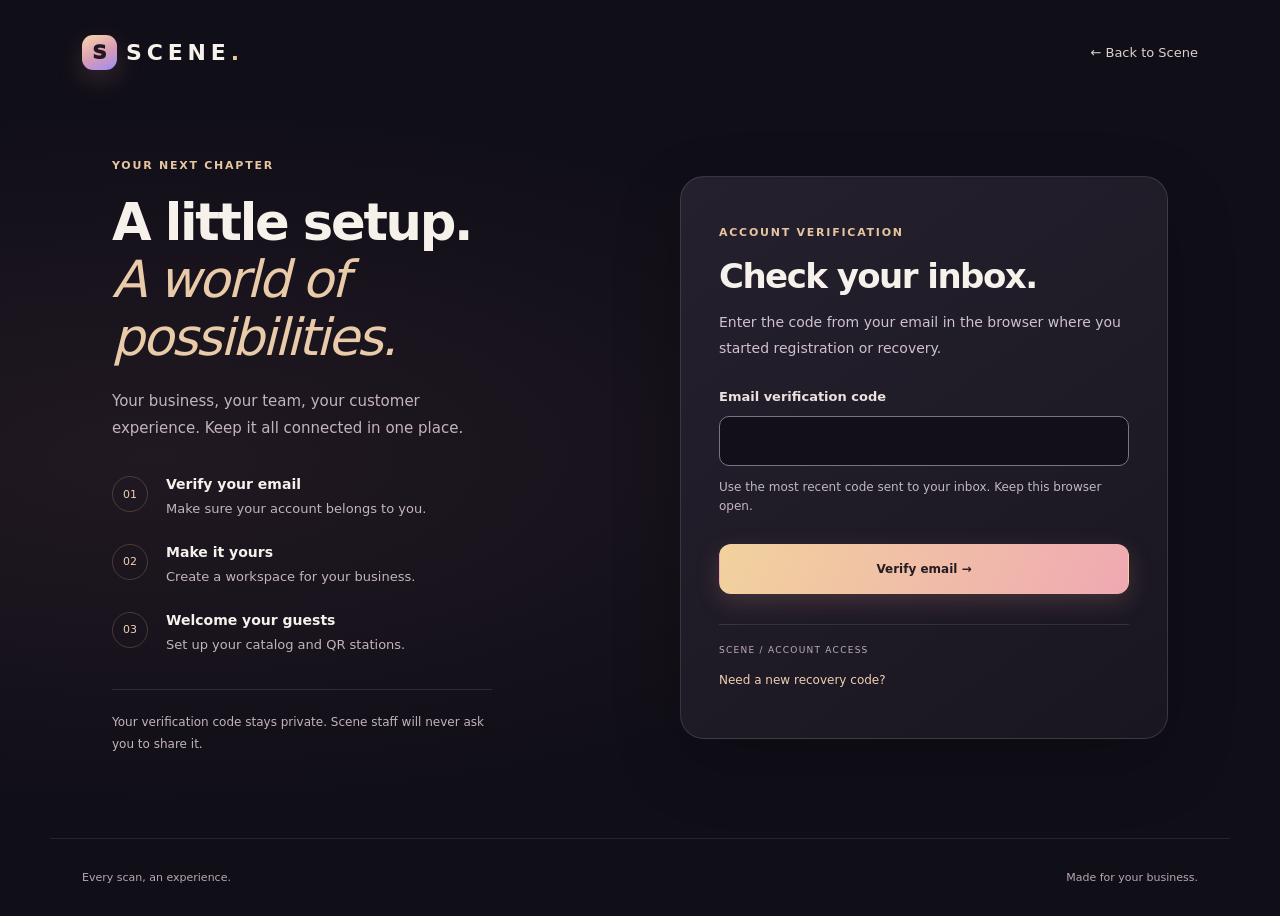
==== commit f4ab921a: "Clarify guest help and station context with responsive account setup flows" ====
--- a/static/auth.html
+++ b/static/auth.html
@@ -1,3 +1,33 @@
 <!doctype html>
-<html lang="en"><head><meta charset="utf-8"><meta name="viewport" content="width=device-width,initial-scale=1"><title>Verify your Scene account</title><link rel="stylesheet" href="/static/style.css"><link rel="stylesheet" href="/static/signage.css"><link rel="stylesheet" href="/static/studio.css"><script src="/static/auth.js" defer></script></head>
-<body class="auth-page"><main class="container"><a class="auth-brand" href="/" aria-label="Scene home">Scene QR</a><h1>Verify your Scene account</h1><p>Open the link in your email, or enter a verification code if one was provided.</p><form id="onboard-form" hidden><label for="business-name">Business name</label><input id="business-name" minlength="2" maxlength="80" autocomplete="organization" required><label for="business-industry">Business type</label><select id="business-industry"><option value="auto">Automotive services</option><option value="restaurant">Restaurant</option><option value="barber">Barber / beauty</option><option value="retail">Retail</option></select><button type="submit">Create business workspace</button></form><form id="recover-form" hidden><label for="recover-email">Account email</label><input id="recover-email" type="email" autocomplete="email" maxlength="200" required><button type="submit">Send recovery email</button></form><form id="verify-form"><label for="code">Email verification code</label><input id="code" autocomplete="one-time-code" required maxlength="128"><button type="submit">Verify email</button></form><form id="password-form" hidden><label for="password">New password (12 or more characters)</label><input id="password" type="password" autocomplete="new-password" minlength="12" maxlength="128" required><button type="submit">Change password</button></form><p id="status" role="status" aria-live="polite"></p><p><a href="/">Return to Scene</a></p></main></body></html>
+<html lang="en">
+<head>
+<meta charset="utf-8"><meta name="viewport" content="width=device-width,initial-scale=1,viewport-fit=cover">
+<meta name="theme-color" content="#17121e"><title>Account setup · SCENE</title>
+<link rel="stylesheet" href="/static/style.css"><script src="/static/auth.js" defer></script>
+</head>
+<body class="account-page">
+<header class="account-header"><a href="/" class="wordmark" aria-label="SCENE home"><span class="brand-mark">S</span>SCENE<span class="dotcap">.</span></a><a class="account-back" href="/">← Back to Scene</a></header>
+<main class="account-layout">
+  <aside class="account-story" aria-label="Account setup guide">
+    <p class="micro">YOUR NEXT CHAPTER</p>
+    <h1>A little setup.<br><em>A world of possibilities.</em></h1>
+    <p>Your business, your team, your customer experience. Keep it all connected in one place.</p>
+    <ol class="account-steps"><li><span>01</span><div><b>Verify your email</b><p>Make sure your account belongs to you.</p></div></li><li><span>02</span><div><b>Make it yours</b><p>Create a workspace for your business.</p></div></li><li><span>03</span><div><b>Welcome your guests</b><p>Set up your catalog and QR stations.</p></div></li></ol>
+    <p class="account-privacy">Your verification code stays private. Scene staff will never ask you to share it.</p>
+  </aside>
+  <section class="account-card" aria-labelledby="accountTitle">
+    <p class="micro" id="accountEyebrow">ACCOUNT VERIFICATION</p>
+    <h2 id="accountTitle">Check your inbox.</h2>
+    <p id="accountDescription" class="account-description">Enter the code from your email in the browser where you started registration.</p>
+    <form id="onboard-form" hidden><label for="business-name">Business name</label><input id="business-name" minlength="2" maxlength="80" autocomplete="organization" placeholder="Your business name" required><label for="business-industry">Business type</label><select id="business-industry"><option value="auto">Automotive services</option><option value="restaurant">Restaurant</option><option value="barber">Barber / beauty</option><option value="retail">Retail</option></select><button class="btn btn-primary" type="submit">Create business workspace →</button></form>
+    <form id="recover-form" hidden><label for="recover-email">Account email</label><input id="recover-email" type="email" autocomplete="email" maxlength="200" placeholder="you@business.com" required><button class="btn btn-primary" type="submit">Send recovery code →</button></form>
+    <form id="verify-form"><div id="code-field"><label for="code">Email verification code</label><input id="code" autocomplete="one-time-code" autocapitalize="off" spellcheck="false" required maxlength="128" aria-describedby="code-help"><p class="account-help" id="code-help">Use the most recent code sent to your inbox. Keep this browser open.</p></div><button class="btn btn-primary" type="submit">Verify email →</button></form>
+    <form id="password-form" hidden><label for="password">New password</label><input id="password" type="password" autocomplete="new-password" minlength="12" maxlength="128" required aria-describedby="password-help"><p class="account-help" id="password-help">Use at least 12 characters. Choose a password you haven't used elsewhere.</p><button class="btn btn-primary" type="submit">Save new password →</button></form>
+    <p id="status" class="account-status" role="status" aria-live="polite" tabindex="-1" hidden></p>
+    <a id="accountContinue" class="btn btn-primary account-continue" href="/" hidden>Open my workspace →</a>
+    <div class="account-card-footer"><span>SCENE / ACCOUNT ACCESS</span><a href="/auth/confirm?recover=1">Need a new recovery code?</a></div>
+  </section>
+</main>
+<footer class="account-footer">Every scan, an experience. <span>Made for your business.</span></footer>
+</body>
+</html>
--- a/static/style.css
+++ b/static/style.css
@@ -82,3 +82,48 @@
 #cartNote{width:100%;max-width:100%;min-height:60px;resize:vertical;font-size:16px;background:#fff;color:#342830;border:1px solid #a79a9f;border-radius:10px;padding:10px}
 .cart-note-help{font-size:12px;line-height:1.5}
 @media(max-width:768px){.catalog-row{flex-wrap:wrap;gap:10px}.catalog-row .row-main{flex:1 1 145px;min-width:0}.catalog-row button{min-height:44px}.qr-actions .smallbtn,.station-settings button{min-height:44px}.catalog-form-actions .btn{flex:1}}
+
+/* Account setup: shared branding, readable forms and a clear next step. */
+[hidden]{display:none!important}
+.account-page{min-height:100dvh;background:radial-gradient(ellipse at 12% 50%,#63424d33,transparent 55%),#100e17;color:#f7f1ec}
+.account-header,.account-footer{max-width:1180px;margin:0 auto;padding:30px 32px;display:flex;align-items:center;justify-content:space-between;gap:20px}
+.account-back{font-size:13px;color:#dfd1cb;text-decoration:none;min-height:44px;display:inline-flex;align-items:center}
+.account-layout{max-width:1120px;margin:44px auto 70px;padding:0 32px;display:grid;grid-template-columns:1fr 1fr;gap:80px;align-items:center}
+.account-story .micro,.account-card .micro{color:#e6c5a1;font-size:11px;letter-spacing:.16em}
+.account-story h1{font-size:clamp(36px,4vw,52px);line-height:1.12;letter-spacing:-.045em;margin:22px 0}
+.account-story h1 em{font-weight:400;color:#eacba9}
+.account-story>p:not(.micro){color:#c3b4bd;font-size:15px;line-height:1.8;max-width:390px}
+.account-steps{list-style:none;padding:0;margin:34px 0;display:grid;gap:24px}
+.account-steps li{display:flex;gap:18px;align-items:start}
+.account-steps li>span{border:1px solid #b98f734d;border-radius:50%;width:36px;height:36px;display:grid;place-items:center;flex-shrink:0;font-size:11px;color:#efcfb0}
+.account-steps b{font-size:14px;font-weight:600}.account-steps p{font-size:13px;color:#c3b4bd;margin:7px 0 0;line-height:1.6}
+.account-story>p.account-privacy{border-top:1px solid #ffffff1c;padding-top:22px;font-size:12px;max-width:380px}
+.account-card{background:linear-gradient(145deg,#25202d,#191621);border:1px solid #ffffff20;border-radius:24px;padding:38px;box-shadow:0 24px 70px #0003;min-width:0}
+.account-card h2{font-size:34px;letter-spacing:-.045em;line-height:1.15;margin:18px 0 14px}
+.account-description{font-size:14px;line-height:1.8;color:#d0c2cc;margin-bottom:28px}
+.account-card form{display:grid;gap:12px}.account-card label{font-size:13px;color:#eee0df;font-weight:600}
+.account-card input,.account-card select{width:100%;min-width:0;min-height:50px;padding:12px 14px;border:1px solid #827180;border-radius:10px;background:#120f1a;color:#fbf7f4;font:inherit;font-size:16px}
+.account-card #code-field{display:grid;gap:12px}.account-card #code{font-variant-numeric:tabular-nums;letter-spacing:.15em}
+.account-card .btn{min-height:50px;margin-top:8px;white-space:normal;text-align:center;justify-content:center}
+.account-help{color:#c4b6c4;font-size:12px;line-height:1.6;margin:0 0 8px}
+.account-status{padding:14px;border:1px solid #81b6a45c;border-radius:10px;background:#9bc6b513;color:#d3e9df;font-size:13px;line-height:1.7;overflow-wrap:anywhere}
+.account-status.is-error{border-color:#ee9b9b88;background:#e97f7f15;color:#ffe1df}
+.account-continue{display:flex;text-decoration:none}.account-card-footer{border-top:1px solid #ffffff1c;margin-top:30px;padding-top:20px;display:grid;gap:15px}
+.account-card-footer span{font-size:9px;color:#c0acbb;letter-spacing:.14em}.account-card-footer a{font-size:12px;color:#efcfb0;line-height:1.7;min-height:30px}
+.account-footer{font-size:11px;color:#b9a7b3;border-top:1px solid #ffffff17;line-height:1.6}
+button:disabled{cursor:wait;opacity:.65}
+:where(a,button,input,select,textarea):focus-visible{outline:2px solid #f5d2a9;outline-offset:4px}
+@media(max-width:850px){.account-layout{gap:32px}.account-card{padding:28px}.account-header{padding:22px 24px}}
+@media(max-width:650px){.account-layout{grid-template-columns:1fr;max-width:480px;margin:24px auto 40px;padding:0 20px;gap:24px}.account-story h1{font-size:36px;margin:12px 0}.account-story>p:not(.micro){font-size:13px}.account-steps,.account-story>p.account-privacy{display:none}.account-card{padding:26px 22px;border-radius:18px}.account-card h2{font-size:30px}.account-header{padding:20px}.account-back{font-size:12px}.account-footer{padding:22px 20px;flex-wrap:wrap;gap:5px}.nav-cta .btn-ghost{display:inline-flex;min-height:44px}.nav-cta .btn-primary{min-height:44px}.nav-cta{gap:6px}}
+
+/* Show the product's core handoff: guest need + station context. */
+.request-preview{position:relative;width:min(100%,410px);padding:28px;background:linear-gradient(145deg,#282230,#15131e);border:1px solid #ffffff29;border-radius:24px;box-shadow:0 30px 80px #0004;transform:rotate(-3deg)}
+.request-preview>.micro{font-size:10px;letter-spacing:.14em;color:#eacba9;margin:0 0 24px}
+.request-preview-origin{display:flex;align-items:center;gap:12px;margin-bottom:22px}.preview-pin{display:grid;place-items:center;width:44px;height:44px;border-radius:14px;background:#ebc89320;font-size:26px;color:#ebc893}
+.request-preview-origin small{font-size:9px;letter-spacing:.14em;color:#c5b6c6}.request-preview-origin h2{font-size:24px;margin:5px 0 0;letter-spacing:-.03em}.request-preview-origin .tag{margin-left:auto}
+.preview-message{padding:20px;background:#eee3d5;color:#342831;border-radius:16px 16px 16px 4px}.preview-message>span{font-size:9px;letter-spacing:.12em;font-weight:750}.preview-message p{font-size:19px;line-height:1.5;margin:10px 0}.preview-message small{font-size:11px;color:#655460}
+.preview-connection{text-align:center;font-size:23px;color:#d8b38f;padding:8px}
+.preview-queue{padding:20px;background:#ffffff08;border:1px solid #ffffff20;border-radius:14px}.preview-queue>div{display:flex;align-items:center;gap:8px;font-size:12px}.preview-queue>p{display:flex;align-items:center;justify-content:space-between;gap:12px;font-size:14px}.preview-location{font-size:12px;color:#e9c6a2}.preview-progress{display:flex;justify-content:space-between;gap:8px;padding-top:22px;color:#cdbcc9;font-size:10px}.preview-progress span:first-child{color:#f3d6b2}.preview-caption{text-align:center;font-size:12px;color:#cdbcc9;margin:20px 0 0}
+.request-location{display:grid;gap:5px;margin:12px 0;padding:10px 12px;border-left:2px solid #e5bd94;background:#e5bd940c;border-radius:0 8px 8px 0}.request-location>span{font-size:9px;letter-spacing:.12em;color:#c6b3c3}.request-location strong{font-size:15px;color:#f4d9bc;overflow-wrap:anywhere}
+@media(max-width:850px){.nav-cta .btn-ghost{display:inline-flex;min-height:44px}.land-art{min-height:unset;padding:38px 12px}.request-preview{transform:none}.land-copy h1{font-size:clamp(46px,8vw,80px)}}
+@media(max-width:600px){.land-art{padding:28px 0}.request-preview{padding:22px;border-radius:18px}.land-copy h1{font-size:clamp(42px,10.5vw,63px)}.preview-message p{font-size:18px}.request-card .request-body{min-width:0}}
